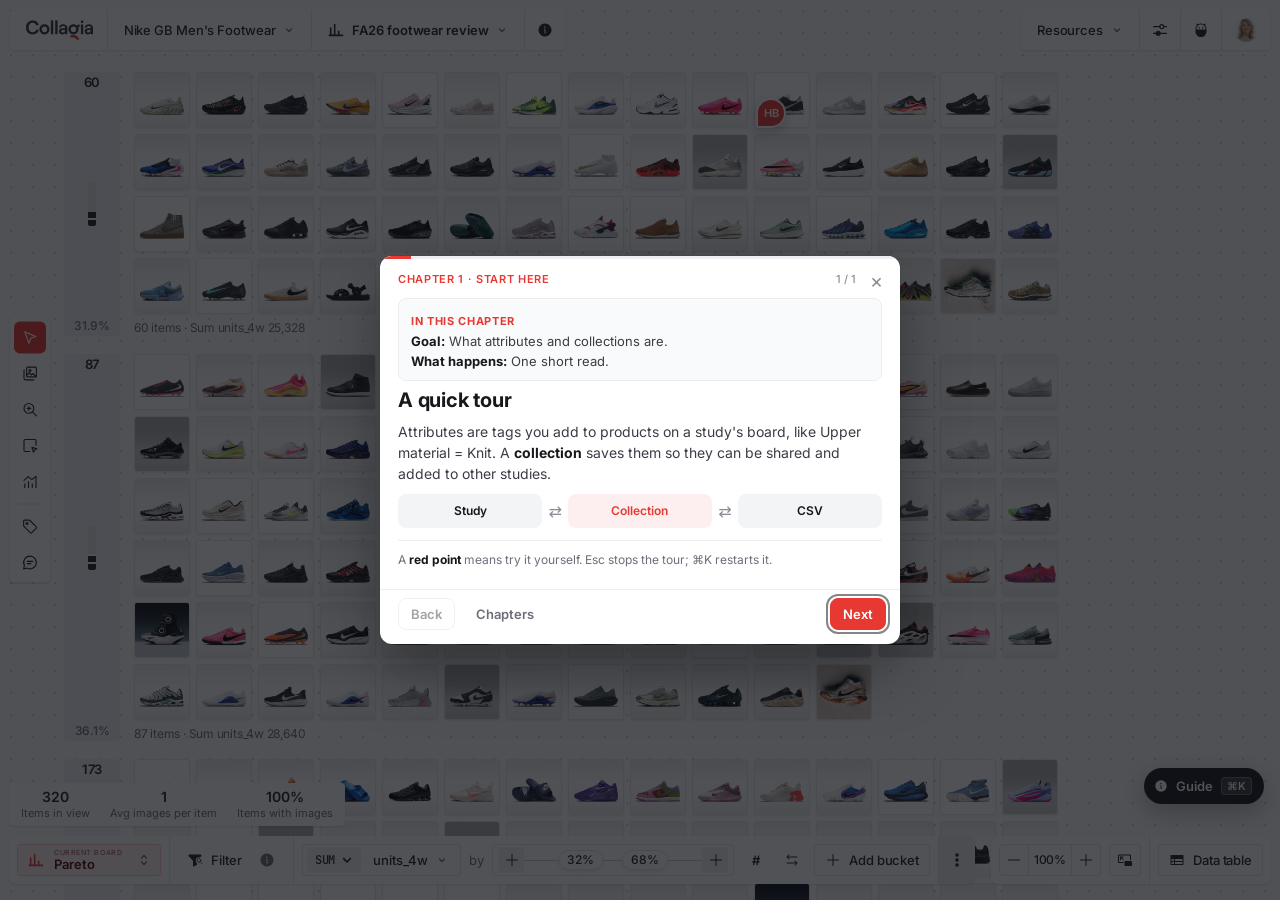
==== index.html @ 6d2047d5 "Prototype works when index.html is opened from disk: the Nike catalogue also ships as assets/nike/ca" ====
<!doctype html>
<html lang="en">
<head>
  <meta charset="utf-8">
  <meta name="viewport" content="width=device-width, initial-scale=1">
  <title>Collagia · Attributes prototype</title>
  <link rel="icon" type="image/svg+xml" href="assets/brand/favicon/favicon.svg">
  <link rel="icon" type="image/png" sizes="96x96" href="assets/brand/favicon/favicon-96x96.png">
  <link rel="shortcut icon" href="assets/brand/favicon/favicon.ico">
  <link rel="apple-touch-icon" sizes="180x180" href="assets/brand/favicon/apple-touch-icon.png">
  <!-- Attributes portal prototype, Oct 17 2026. Built on the Oct 15 prototype; every screen is rendered in this document (no iframes). -->
  <link rel="preconnect" href="https://fonts.googleapis.com">
  <link rel="preconnect" href="https://fonts.gstatic.com" crossorigin>
  <link href="https://fonts.googleapis.com/css2?family=Inter:wght@400;500;600;700&family=JetBrains+Mono:wght@400&display=swap" rel="stylesheet">
  <link rel="stylesheet" href="oct17/base.css?v=1792663000">
  <link rel="stylesheet" href="oct17/app.css?v=1792663000">
  <link rel="stylesheet" href="oct17/v2.css?v=1792663000">
  <link rel="stylesheet" href="tour/tour.css?v=1792663000">
</head>
<body>
  <svg width="0" height="0" style="position:absolute" aria-hidden="true">
    <symbol id="tee" viewBox="0 0 64 64"><path d="M22 8 14 11 4 20l6 8 6-4v34h32V24l6 4 6-8-10-9-8-3c-2 4-6 6-10 6s-8-2-10-6z"/></symbol>
    <symbol id="tank" viewBox="0 0 64 64"><path d="M22 6v8c0 6-4 10-6 12v32h32V26c-2-2-6-6-6-12V6h-4c0 6-2 10-6 10s-6-4-6-10z"/></symbol>
    <symbol id="long" viewBox="0 0 64 64"><path d="M22 8 12 12 6 56l8 1 4-31v32h28V26l4 31 8-1-6-44-10-4c-2 4-6 6-10 6s-8-2-10-6z"/></symbol>
    <symbol id="pants" viewBox="0 0 64 64"><path d="M18 6h28l4 52H37L32 22l-5 36H14z"/></symbol>
    <symbol id="shorts" viewBox="0 0 64 64"><path d="M16 14h32l4 32-16 2-4-18-4 18-16-2z"/></symbol>
    <symbol id="bra" viewBox="0 0 64 64"><path d="M18 10h4l4 20c3 2 9 2 12 0l4-20h4l2 24v12H16V34z"/></symbol>
    <symbol id="vest" viewBox="0 0 64 64"><path d="m24 8-6 4-2 12v34h32V24l-2-12-6-4c-2 6-5 8-8 8s-6-2-8-8z"/></symbol>
    <!-- Pattern overlays drawn on top of the base garment color, one per attribute -->
    <pattern id="p-striped" width="64" height="8" patternUnits="userSpaceOnUse"><rect width="64" height="3" fill="rgba(20,24,40,.5)"/></pattern>
    <pattern id="p-floral" width="16" height="16" patternUnits="userSpaceOnUse">
      <circle cx="4" cy="4" r="2.4" fill="rgba(255,255,255,.75)"/><circle cx="12" cy="12" r="2.4" fill="rgba(255,255,255,.75)"/>
      <circle cx="4" cy="4" r=".9" fill="#f2c94c"/><circle cx="12" cy="12" r=".9" fill="#f2c94c"/>
    </pattern>
    <pattern id="p-graphic" width="64" height="64" patternUnits="userSpaceOnUse"><circle cx="32" cy="30" r="7" fill="rgba(255,255,255,.85)"/><rect x="24" y="41" width="16" height="3" rx="1" fill="rgba(255,255,255,.85)"/></pattern>
    <pattern id="p-multi" width="64" height="64" patternUnits="userSpaceOnUse"><rect y="22" width="64" height="14" fill="#f2c94c"/><rect y="36" width="64" height="28" fill="rgba(255,255,255,.55)"/></pattern>
    <pattern id="p-plaid" width="12" height="12" patternUnits="userSpaceOnUse">
      <rect width="12" height="4" fill="rgba(0,0,0,.28)"/><rect width="4" height="12" fill="rgba(0,0,0,.28)"/>
      <rect y="8" width="12" height="1" fill="rgba(255,255,255,.35)"/><rect x="8" width="1" height="12" fill="rgba(255,255,255,.35)"/>
    </pattern>
    <!-- Statues (Statues by BG Color) and collectibles (Collectibles by Finish Type) -->
    <symbol id="bust" viewBox="0 0 64 64"><path d="M32 7c5.5 0 9.5 4.6 9.5 10.5S37.5 28 32 28s-9.5-4.6-9.5-10.5S26.5 7 32 7zM27 27h10v4c8 1.5 13.5 5.5 15 12v6H12v-6c1.5-6.5 7-10.5 15-12z"/><rect x="20" y="50" width="24" height="7" rx="1"/></symbol>
    <symbol id="figure" viewBox="0 0 64 64"><circle cx="32" cy="10" r="5"/><path d="M25.5 17h13l3.5 17-4.5 1.5-1.5 18h-4l-1-15-1 15h-4l-1.5-18-4.5-1.5z"/><rect x="21" y="54" width="22" height="5" rx="1"/></symbol>
    <symbol id="torso" viewBox="0 0 64 64"><path d="M19 9c5-2.5 21-2.5 26 0l2 11-3.5 13L47 46c-7 3.5-23 3.5-30 0l3.5-13L17 20z"/><rect x="25" y="48" width="14" height="9" rx="1"/></symbol>
    <symbol id="vase" viewBox="0 0 64 64"><path d="M25 5h14v4c0 3-2.5 4-2.5 6.5C43 18.5 47 26 47 35c0 10-6 16.5-10 18.5V58H27v-4.5C23 51.5 17 45 17 35c0-9 4-16.5 10.5-19.5C27.5 13 25 12 25 9z"/></symbol>
    <symbol id="head" viewBox="0 0 64 64"><path d="M32 7c9 0 14 7 14 16 0 8-4 14-8 17v6H26v-6c-4-3-8-9-8-17 0-9 5-16 14-16z"/><rect x="21" y="47" width="22" height="10" rx="1"/></symbol>
    <symbol id="coin" viewBox="0 0 64 64"><circle cx="32" cy="32" r="21"/><circle cx="32" cy="32" r="15.5" fill="none" stroke="rgba(0,0,0,.22)" stroke-width="2"/><path d="M28 24h8l-2 8h4l-8 10 2-8h-4z" fill="rgba(0,0,0,.2)"/></symbol>
    <symbol id="dragon" viewBox="0 0 64 64"><path d="M16 50c0-10 3-17 9-21l-5-12 9 6 3-9 3 9 9-6-5 12c6 4 9 11 9 21z"/><rect x="12" y="50" width="40" height="7" rx="2"/></symbol>
    <symbol id="watch" viewBox="0 0 64 64"><rect x="28.5" y="9" width="7" height="8" rx="1.5"/><circle cx="32" cy="7" r="3.5"/><circle cx="32" cy="37" r="19"/><circle cx="32" cy="37" r="14" fill="rgba(255,255,255,.55)"/><path d="M32 28v9l6 4" fill="none" stroke="rgba(0,0,0,.45)" stroke-width="2" stroke-linecap="round"/></symbol>
    <symbol id="trophy" viewBox="0 0 64 64"><path d="M19 7h26v10c0 10-5.5 16-13 17-7.5-1-13-7-13-17zM11 10h8v5h-3c0 5 2.5 8 5 9l-1 4c-5-1.5-9-6.5-9-13zM53 10h-8v5h3c0 5-2.5 8-5 9l1 4c5-1.5 9-6.5 9-13zM29 34h6v11h7v4H22v-4h7z"/><rect x="18" y="50" width="28" height="7" rx="1"/></symbol>
    <symbol id="owl" viewBox="0 0 64 64"><path d="M19 10l7 6h12l7-6v30c0 10-6 16-13 16s-13-6-13-16z"/><circle cx="26" cy="27" r="4.5" fill="rgba(255,255,255,.6)"/><circle cx="38" cy="27" r="4.5" fill="rgba(255,255,255,.6)"/><rect x="16" y="54" width="32" height="5" rx="1"/></symbol>
    <symbol id="knight" viewBox="0 0 64 64"><path d="M21 49h22c0-11-2-19-6-25l5-6-11-8c-7 2-12 9-14 17l6 2.5 4.5-4.5c0 9-4.5 15-6.5 24z"/><rect x="17" y="50" width="30" height="7" rx="2"/></symbol>
    <linearGradient id="g-bronze" x1="0" y1="0" x2="1" y2="1"><stop offset="0" stop-color="#C69462"/><stop offset=".55" stop-color="#8C5E33"/><stop offset="1" stop-color="#5E3D20"/></linearGradient>
    <linearGradient id="g-copper" x1="0" y1="0" x2="1" y2="1"><stop offset="0" stop-color="#F0A47A"/><stop offset=".5" stop-color="#C46A3E"/><stop offset="1" stop-color="#8A4424"/></linearGradient>
    <linearGradient id="g-gold" x1="0" y1="0" x2="1" y2="1"><stop offset="0" stop-color="#FBE38E"/><stop offset=".5" stop-color="#D9A521"/><stop offset="1" stop-color="#9C7414"/></linearGradient>
    <linearGradient id="g-rose" x1="0" y1="0" x2="1" y2="1"><stop offset="0" stop-color="#F6CDBA"/><stop offset=".5" stop-color="#D8977E"/><stop offset="1" stop-color="#A86A55"/></linearGradient>
    <linearGradient id="g-bw" x1="0" y1="0" x2="1" y2="0"><stop offset=".5" stop-color="#151515"/><stop offset=".5" stop-color="#FAFAFA"/></linearGradient>
    <linearGradient id="g-gloss" x1="0" y1="0" x2="0" y2="1"><stop offset="0" stop-color="#fff" stop-opacity=".75"/><stop offset=".45" stop-color="#fff" stop-opacity="0"/></linearGradient>
    <pattern id="p-painted" width="64" height="64" patternUnits="userSpaceOnUse"><rect y="14" width="64" height="10" fill="#E83832" opacity=".75"/><rect y="30" width="64" height="8" fill="#2f5bb7" opacity=".7"/><rect y="44" width="64" height="8" fill="#f2c94c" opacity=".8"/></pattern>
    <pattern id="p-washed" width="64" height="64" patternUnits="userSpaceOnUse"><rect width="64" height="64" fill="#93a587" opacity=".35"/><rect y="34" width="64" height="30" fill="#b9a3d3" opacity=".35"/></pattern>
    <pattern id="p-brushed" width="64" height="3" patternUnits="userSpaceOnUse"><rect width="64" height="1" fill="rgba(255,255,255,.25)"/></pattern>
    <pattern id="p-aged" width="10" height="10" patternUnits="userSpaceOnUse"><circle cx="3" cy="3" r="1.6" fill="rgba(47,127,122,.55)"/><circle cx="8" cy="7" r="1.2" fill="rgba(47,127,122,.45)"/></pattern>
    <pattern id="p-patina" width="64" height="64" patternUnits="userSpaceOnUse"><rect y="30" width="64" height="34" fill="rgba(70,140,120,.45)"/></pattern>
  </svg>


  <div class="app" id="app">
    <aside class="sidebar">
      <a class="logo" href="#" data-a="nav" data-v="attributes" aria-label="Collagia"><img src="assets/brand/logo-collagia-brand.svg" alt="Collagia"></a>
      <ul class="nav">
        <li data-a="nav" data-v="studies"><img class="i" src="assets/icons/nav-studies.svg" alt="">Studies</li>
        <li data-a="nav" data-v="collages"><img class="i" src="assets/icons/nav-collages.svg" alt="">Collages</li>
        <li class="active" data-a="nav" data-v="attributes"><img class="i" src="assets/icons/nav-attributes.svg" alt="">Attributes</li>
      </ul>
      <ul class="nav nav-bottom">
        <li data-a="nav" data-v="settings"><img class="i" src="assets/icons/nav-settings.svg" alt="">Settings</li>
        <li data-a="nav" data-v="x"><img class="i" src="assets/icons/nav-resources.svg" alt="">Resources</li>
        <li data-a="nav" data-v="x"><img class="i" src="assets/icons/nav-bug.svg" alt="">Report a bug</li>
      </ul>
      <button class="profile" data-a="nav" data-v="profile" title="Account settings"><img class="avatar-img" src="assets/brand/avatar.png" alt=""><span class="profile-t"><b>Roo Armande</b><small>roo@collagia.com</small></span></button>
    </aside>
    <main class="page" id="home"></main>
  </div>
  <div class="o-board" id="board" hidden></div>

  <div class="o-ov" id="o-ov" hidden></div>
  <div id="o-float"></div>
  <div id="o-guide"></div>
  <div class="toast" id="toast" role="status" hidden></div>

  <script src="oct17/core.js?v=1792663000"></script>
  <script src="oct17/icons.js?v=1792663000"></script>
  <script src="oct17/icons2.js?v=1792663000"></script>
  <script src="assets/nike/catalog.js?v=1792663000"></script>
  <script src="oct17/data.js?v=1792663000"></script>
  <script src="oct17/home.js?v=1792663000"></script>
  <script src="oct17/card.js?v=1792663000"></script>
  <script src="oct17/create.js?v=1792663000"></script>
  <script src="oct17/study.js?v=1792663000"></script>
  <script src="oct17/compare.js?v=1792663000"></script>
  <script src="oct17/access.js?v=1792663000"></script>
  <script src="oct17/board.js?v=1792663000"></script>
  <script src="oct17/settings.js?v=1792663000"></script>
  <script src="tour/tour.js?v=1792663000"></script>
  <script>
    // Load the Nike catalogue (assets/nike/catalog.json), then open a step from the URL (#board, #card, #study/preview …) or the board
    loadCatalog().then(() => {
      // ?screen=edge/single works like #edge/single, for links whose hash is taken (e.g. Figma captures)
      // ?shot=N (tour/tour.js) opens tour step N's screen on its own, keeping only the photos seen on opening
      // ?shot=N (tour/tour.js) opens tour step N's screen alone, with only the photos seen on opening, for Figma captures
      const [hf, ho] = (new URLSearchParams(location.search).get("screen") || location.hash.slice(1)).split("/");
      if (flowById(hf)) { setFlow(hf); JUMP[hf](ho || null); } else JUMP.board(null);
      document.dispatchEvent(new Event("app:ready"));
    });
  </script>
</body>
</html>
---- oct17/base.css ----
:root {
  --vh100: 100vh; --vw100: 100vw; /* replaced by core.js (fitUI) with the real screen size divided by the interface zoom */
  /* Official Collagia palette (Figma "Colors" frame) */
  --text: #232121;          /* Black */
  --muted: #6E6D7A;         /* Text Secondary (Extended Neutrals) */
  --faint: rgba(35, 33, 33, .45);
  --border: #E4E4E4;        /* Stroke */
  --border-strong: rgba(35, 33, 33, .25);
  --surface: #FFFFFF;       /* White */
  --sunken: #F1F1F1;        /* Grey 2 */
  --hover: #F9FAFB;         /* Grey 3 */
  --chip: #ECECED;          /* Grey 1 */
  --accent: #E83832;        /* Primary */
  --accent-soft: #FDEFEF;   /* Secondary */
  --alert: #B45309;         /* Alert / Primary: warning text and icons */
  --alert-soft: #FEF3E2;    /* Alert / Secondary: warning surfaces */
  --alert-stroke: #EFD3B7;  /* Alert / Stroke: warning borders */
  --error: #8B0000;         /* Error / Primary */
  --error-soft: #F9D2D2;    /* Error / Secondary */
  /* Extended neutrals (Figma "Extended Neutrals"); --muted above is Text Secondary #6E6D7A */
  --nav-text: #3F3E47;      /* Text Nav: sidebar navigation */
  --placeholder: #757575;   /* Placeholder: input placeholders */
  --slider-track: #CACACA;  /* Slider Track: board range slider */
  --slider-handle: #B0AEAE; /* Slider Handle: board slider and tile hover */
  --scrim: rgba(0,0,0,.5);  /* Overlay / Scrim: dialog backdrop */
  --card-border: rgba(0,0,0,.08); /* Overlay / Card Border */
  --radius: 4px;
  --mono: "JetBrains Mono", ui-monospace, Menlo, monospace;
  /* Type scale (Figma text styles). Nothing larger than 20 or smaller than 11 */
  --fs-20: 20px;  /* Title: page and dialog headers */
  --fs-16: 16px;  /* Heading: sections, card titles */
  --fs-14: 14px;  /* Body L: default text, nav */
  --fs-13: 13px;  /* Body: buttons, inputs, rows */
  --fs-12: 12px;  /* Small: meta, chips, IDs */
  --fs-11: 11px;  /* Caption: badges, counts, overlines */
  /* Line heights that pair with each size (Figma "Line height/NN") */
  --lh-20: 28px; --lh-16: 24px; --lh-14: 20px; --lh-13: 18px; --lh-12: 16px; --lh-11: 14px;
  --ls-tight: -0.2px;   /* Title 20 and Heading 16 */
  --ls-overline: .06em; /* Caption 11 / Overline (6%) */
  --board-section: #D9D9D9; /* Neutral / Board Section */
}

* { box-sizing: border-box; }
body { margin: 0; font: var(--fs-14)/var(--lh-14) "Inter", system-ui, -apple-system, sans-serif; color: var(--text); background: var(--hover); -webkit-font-smoothing: antialiased; }
body.locked { overflow: hidden; }
button { font: inherit; color: inherit; cursor: pointer; }
input { font: inherit; color: inherit; }
svg.i { width: 16px; height: 16px; flex: none; }

/* ---------- App shell ---------- */
.app { display: flex; min-height: var(--vh100); }
.sidebar { width: 228px; flex: none; padding: 16px 12px; border-right: 1px solid var(--border); background: var(--surface); display: flex; flex-direction: column; }
.logo { font-size: var(--fs-20); font-weight: 700; letter-spacing: -0.5px; margin: 0 8px 24px; }
.nav { list-style: none; margin: 0; padding: 0; display: grid; gap: 2px; }
.nav li { display: flex; align-items: center; gap: 10px; padding: 9px 12px; border-radius: var(--radius); color: var(--text); font-weight: 500; }
.nav li.active { background: var(--chip); }
.nav-bottom { margin-top: auto; }
.page { flex: 1; padding: 24px; min-width: 0; background: var(--hover); }

/* ---------- Buttons & shared ---------- */
.btn { display: inline-flex; align-items: center; gap: 8px; height: 32px; padding: 0 12px; border-radius: var(--radius); border: 1px solid var(--border); background: var(--surface); font-size: var(--fs-13); white-space: nowrap; }
.btn:hover { background: var(--hover); }
.btn.primary { background: var(--accent); border-color: var(--accent); color: #fff; }
.btn.primary:hover { filter: brightness(.94); }
.btn.ghost { border-color: transparent; background: none; color: var(--muted); }
.btn.ghost:hover { background: var(--hover); color: var(--text); }
.seg { display: inline-flex; border: 1px solid var(--border); border-radius: var(--radius); overflow: hidden; flex: none; }
.seg button { border: 0; background: var(--surface); height: 30px; padding: 0 12px; display: inline-flex; gap: 6px; align-items: center; color: var(--muted); font-size: var(--fs-13); }
.seg button:hover { color: var(--text); }
.seg button.on { background: var(--chip); color: var(--text); }
.seg.small button { height: 28px; padding: 0 10px; font-size: var(--fs-12); }
.meta { font-size: var(--fs-12); color: var(--muted); white-space: nowrap; }
.meta b { color: var(--text); }
.link { font-size: var(--fs-12); color: var(--muted); cursor: pointer; text-decoration: underline; white-space: nowrap; }
.th { background: var(--bg); display: grid; place-items: center; overflow: hidden; border-radius: 4px; }
.th svg { width: 62%; height: 62%; fill: var(--c); }
.sku { font-family: var(--mono); font-size: var(--fs-12); color: var(--muted); }
.sw { width: 12px; height: 12px; border-radius: 50%; flex: none; box-shadow: inset 0 0 0 1px rgba(0,0,0,.12); display: inline-block; }
.cb { width: 15px; height: 15px; border: 1.5px solid var(--border-strong); border-radius: 4px; flex: none; display: grid; place-items: center; background: var(--surface); }
.cb.on { background: var(--accent); border-color: var(--accent); }
.cb.on::after { content: ""; width: 7px; height: 4px; border: solid #fff; border-width: 0 0 1.6px 1.6px; transform: rotate(-45deg) translate(1px, -1px); }
.badge { min-width: 18px; height: 18px; padding: 0 5px; border-radius: 999px; background: var(--accent); color: #fff; font-size: var(--fs-11); font-weight: 600; display: inline-grid; place-items: center; }

/* ---------- Modal ---------- */
.overlay { position: fixed; inset: 0; z-index: 50; background: var(--scrim); display: flex; align-items: center; justify-content: center; padding: 64px 24px 24px; animation: fade .15s ease-out; }
.overlay[hidden] { display: none; }
@keyframes fade { from { opacity: 0; } }
@keyframes rise { from { opacity: 0; transform: translateY(8px) scale(.99); } }
.m { width: min(1200px, 100%); height: min(640px, 100%); background: var(--surface); border-radius: 8px; box-shadow: 0 20px 60px rgba(0,0,0,.25); display: flex; flex-direction: column; overflow: hidden; position: relative; animation: rise .18s ease-out; }
.hd { display: flex; align-items: center; gap: 12px; padding: 12px 20px; border-bottom: 1px solid var(--border); }
.hd .back { border: 0; background: none; padding: 4px; display: grid; border-radius: var(--radius); }
.hd .back:hover { background: var(--hover); }
.hd h2 { margin: 0; flex: 1; min-width: 0; font-size: var(--fs-20); font-weight: 600; letter-spacing: -0.2px; white-space: nowrap; overflow: hidden; text-overflow: ellipsis; }
.hd h2 span { color: var(--muted); font-weight: 400; }
.tb { display: flex; align-items: center; gap: 8px; padding: 10px 20px; border-bottom: 1px solid var(--border); min-height: 53px; flex-wrap: wrap; }
.tb .sp, .sp { flex: 1; }
.tb2 { display: flex; align-items: center; gap: 6px; padding: 8px 20px; border-bottom: 1px solid var(--border); flex-wrap: wrap; background: var(--hover); }
.body { flex: 1; min-height: 0; display: flex; background: var(--sunken); }
.results { flex: 1; min-width: 0; overflow: auto; }
.results.white { background: var(--surface); }
.ft { display: flex; align-items: center; justify-content: space-between; gap: 12px; padding: 10px 20px; border-top: 1px solid var(--border); background: var(--surface); flex-wrap: wrap; }
.ft .meta { display: inline-flex; align-items: center; gap: 6px; }
.ft .link { margin-left: 8px; }
.ft .actions { display: flex; gap: 8px; }
.empty { height: 100%; display: flex; flex-direction: column; align-items: center; justify-content: center; gap: 8px; color: var(--muted); padding: 24px; text-align: center; }
.empty b { color: var(--text); font-size: var(--fs-16); max-width: 420px; }

/* Prototype iteration switcher (outside the modal) */
.proto { position: fixed; top: 14px; left: 50%; transform: translateX(-50%); z-index: 60; display: flex; align-items: center; gap: 8px; padding: 6px 8px 6px 12px; background: var(--surface); border-radius: 999px; box-shadow: 0 6px 20px rgba(0,0,0,.25); white-space: nowrap; }
.proto .plabel { font-size: var(--fs-11); font-weight: 600; text-transform: uppercase; letter-spacing: .06em; color: var(--accent); margin-right: 4px; }
.proto .meta { margin-left: 6px; }
.proto .seg { border-radius: 999px; }

/* ---------- Attribute section ---------- */
.vchip { display: inline-flex; align-items: center; gap: 6px; height: 28px; padding: 0 10px; border-radius: 999px; border: 1px solid var(--border); background: var(--surface); font-size: var(--fs-12); color: var(--text); }
.vchip:hover { border-color: var(--border-strong); }
.vchip .n { color: var(--faint); font-size: var(--fs-12); font-variant-numeric: tabular-nums; }
.vchip.on { background: var(--text); border-color: var(--text); color: #fff; }
.vchip.on .n { color: rgba(255, 255, 255, .6); }
.vchip.zero { opacity: .45; }
.divider { width: 1px; height: 20px; background: var(--border); margin: 0 4px; }

/* Section labels */
.flabel { font-size: var(--fs-11); font-weight: 600; color: var(--muted); text-transform: uppercase; letter-spacing: var(--ls-overline); margin-right: 4px; white-space: nowrap; }
.hint { font-size: var(--fs-12); color: var(--faint); }


/* 2 — tabs */
.atab { border: 0; background: none; height: 32px; padding: 0 10px; border-radius: var(--radius); color: var(--muted); display: inline-flex; align-items: center; gap: 6px; font-size: var(--fs-13); }
.atab:hover { background: var(--hover); color: var(--text); }
.atab.on { background: var(--chip); color: var(--text); font-weight: 600; }

/* 3 — side rail */
.rail { width: 210px; flex: none; overflow: auto; background: var(--surface); border-right: 1px solid var(--border); padding: 8px 8px 16px; }
.rtitle { display: flex; align-items: center; justify-content: space-between; padding: 6px 8px 10px; font-size: var(--fs-13); font-weight: 600; }
.rtitle .link { font-weight: 400; }
.rgroup { padding: 4px 0; border-top: 1px solid var(--border); }
.opt.rhead { font-weight: 600; color: var(--text); }
.opt.sub { padding-left: 32px; }
.cb.part { background: var(--accent); border-color: var(--accent); }
.cb.part::after { content: ""; width: 7px; height: 1.6px; background: #fff; }
.opt { display: flex; align-items: center; gap: 9px; padding: 5px 8px; border-radius: 6px; font-size: var(--fs-13); color: var(--text); cursor: pointer; }
.opt:hover { background: var(--hover); }
.opt .n { margin-left: auto; color: var(--faint); font-size: var(--fs-12); font-variant-numeric: tabular-nums; }
.opt.zero { color: var(--faint); }

/* ---------- Grid view ---------- */
.vgrid { display: grid; grid-template-columns: repeat(auto-fill, minmax(160px, 1fr)); gap: 16px; padding: 20px; }
.vcard { background: var(--surface); border: 1px solid var(--border); border-radius: 8px; padding: 6px; position: relative; }
.vcard .th { aspect-ratio: 1; }
.vcard h3 { margin: 8px 4px 2px; font-size: var(--fs-13); font-weight: 500; line-height: 1.3; min-height: 2.6em; display: -webkit-box; -webkit-line-clamp: 2; -webkit-box-orient: vertical; overflow: hidden; }
.vcard .sku { display: block; margin: 0 4px 4px; }

/* ---------- Table view (shared) ---------- */
table.t { width: 100%; border-collapse: collapse; background: var(--surface); font-size: var(--fs-13); table-layout: fixed; }
.t th { position: sticky; top: 0; background: var(--hover); text-align: left; font-size: var(--fs-12); font-weight: 600; color: var(--muted); padding: 9px 12px; border-bottom: 1px solid var(--border); white-space: nowrap; z-index: 1; user-select: none; }
.t th[data-act] { cursor: pointer; }
.t th[data-act]:hover { color: var(--text); }
.t td { padding: 5px 12px; border-bottom: 1px solid var(--border); white-space: nowrap; }
.split .t tbody tr { cursor: pointer; }
.split .t tbody tr:hover td { background: var(--hover); }
.t .prod { display: flex; align-items: center; gap: 10px; min-width: 0; }
.t .prod .th { width: 36px; height: 36px; flex: none; }
.t .nm { overflow: hidden; text-overflow: ellipsis; }
.t .w-id { width: 76px; }

/* 1 — columns: the list wraps into side-by-side tables */
.tcols { display: flex; align-items: flex-start; }
.tcols .t { flex: 1; min-width: 0; }
.tcols .t + .t { border-left: 1px solid var(--border); }

/* 2 — row cards */
.rhead-bar { position: sticky; top: 0; z-index: 1; display: flex; align-items: center; gap: 8px; padding: 10px 20px; background: var(--sunken); font-size: var(--fs-12); color: var(--muted); }
.rcards { display: grid; grid-template-columns: repeat(auto-fill, minmax(270px, 1fr)); gap: 8px; padding: 0 20px 20px; }
.rcard { display: flex; align-items: center; gap: 12px; padding: 8px 12px 8px 10px; background: var(--surface); border: 1px solid var(--border); border-radius: 8px; min-width: 0; }
.rcard .th { width: 56px; height: 56px; flex: none; }
.rcard .txt { display: flex; flex-direction: column; gap: 3px; min-width: 0; }
.rcard b { font-size: var(--fs-13); font-weight: 500; line-height: 1.3; display: -webkit-box; -webkit-line-clamp: 2; -webkit-box-orient: vertical; overflow: hidden; }

/* 3 — list + preview */
.split { display: grid; grid-template-columns: minmax(340px, 1fr) minmax(240px, .8fr); height: 100%; }
.split .list { overflow: auto; border-right: 1px solid var(--border); }
.t tr.peek:not(.on) td { background: var(--sunken); }
.peekpane { display: flex; flex-direction: column; align-items: center; justify-content: center; gap: 8px; padding: 24px; background: var(--sunken); text-align: center; min-height: 0; }
.peekpane .th { width: min(300px, 100%); aspect-ratio: 1; border-radius: 8px; margin-bottom: 8px; }
.peekpane b { font-size: var(--fs-16); font-weight: 600; }

/* ---------- Responsive ---------- */
@media (max-width: 900px) {
  .sidebar { display: none; }
  .page { padding: 20px 16px; }
  .overlay { padding: 112px 12px 12px; }
  .proto { flex-wrap: wrap; justify-content: center; border-radius: 12px; width: calc(100% - 24px); white-space: normal; }
  .m { height: 100%; }
  .rail { display: none; }
  .split { grid-template-columns: 1fr; }
  .peekpane { display: none; }
}

/* ---------- Attributes homepage (home.js) ---------- */
.home-proto { top: auto; bottom: 16px; z-index: 40; }
.proto .seg button b { margin-right: 2px; }
.h-title { display: grid; gap: 8px; margin-bottom: 20px; }
.h-title h1 { margin: 0; font-size: var(--fs-20); font-weight: 600; letter-spacing: var(--ls-tight); line-height: var(--lh-20); }
.h-intro { margin: 0; max-width: 720px; font-size: var(--fs-14); }
.h-toolbar { display: flex; align-items: center; gap: 8px; padding-bottom: 12px; margin-bottom: 24px; border-bottom: 1px solid rgba(35, 33, 33, .1); flex-wrap: wrap; }
.h-count { font-size: var(--fs-14); }
.h-toolbar .btn { height: 32px; font-size: var(--fs-14); font-weight: 500; box-shadow: 0 1px 2px rgba(0,0,0,.06); }
.h-search { display: flex; align-items: center; gap: 12px; height: 32px; width: 250px; padding: 0 14px; background: var(--surface); border: 1px solid var(--border); border-radius: var(--radius); color: var(--muted); }
.h-search:focus-within { border-color: var(--border-strong); }
.h-search input { border: 0; outline: 0; width: 100%; font-size: var(--fs-14); background: none; }
.h-sort { display: flex; align-items: center; gap: 4px; height: 32px; padding: 0 8px 0 12px; background: var(--surface); border: 1px solid var(--border); border-radius: var(--radius); font-size: var(--fs-14); font-weight: 500; }
.h-sort select { border: 0; background: none; font: inherit; color: var(--text); cursor: pointer; outline: 0; }

/* Title + description tooltip (option 5) */
.h-heading { display: flex; align-items: center; gap: 8px; }
.info { position: relative; display: grid; place-items: center; width: 24px; height: 24px; border-radius: 50%; color: var(--muted); cursor: help; outline: 0; }
.info:hover, .info:focus-visible { background: var(--chip); color: var(--text); }
.tip { position: absolute; left: 50%; top: calc(100% + 8px); transform: translateX(-50%); z-index: 30; width: 340px; padding: 10px 12px; border-radius: 6px; background: var(--text); color: #fff; font-size: var(--fs-12); line-height: 1.45; font-weight: 400; box-shadow: 0 8px 24px rgba(0,0,0,.18); opacity: 0; visibility: hidden; transition: opacity .12s; pointer-events: none; }
.tip::before { content: ""; position: absolute; top: -5px; left: 50%; width: 10px; height: 10px; background: var(--text); transform: translateX(-50%) rotate(45deg); }
.info:hover .tip, .info:focus-visible .tip { opacity: 1; visibility: visible; }

/* Cards */
/* Every card in a grid has the same width and height, whatever its content */
.h-grid { display: grid; grid-template-columns: repeat(auto-fill, minmax(300px, 1fr)); grid-auto-rows: 1fr; gap: 16px; align-items: stretch; }
.h-grid.four { grid-template-columns: repeat(auto-fill, minmax(240px, 1fr)); }
.h-grid.wide { grid-template-columns: repeat(3, minmax(0, 1fr)); }
.ccard { position: relative; display: flex; flex-direction: column; background: var(--surface); border-radius: 8px; overflow: hidden; box-shadow: 0 1px 3px rgba(0,0,0,.08), 0 1px 2px rgba(0,0,0,.04); cursor: pointer; transition: box-shadow .15s, border-color .15s; }
.ccard:hover, .ccard:focus-visible { box-shadow: 0 6px 20px rgba(0,0,0,.10), 0 1px 3px rgba(0,0,0,.06); outline: 0; }
.cprev { background: #F5F5F5; aspect-ratio: 375 / 170; overflow: hidden; }
.cprev img { width: 100%; height: 100%; object-fit: cover; display: block; }
.cbody { display: flex; flex-direction: column; gap: 10px; padding: 12px; flex: 1; }
.ctitle { display: flex; align-items: center; gap: 8px; }
.ctitle h3 { margin: 0; flex: 1; min-width: 0; font-size: var(--fs-14); font-weight: 600; white-space: nowrap; overflow: hidden; text-overflow: ellipsis; }
.more-btn { width: 24px; height: 24px; border-radius: 50%; border: 0; background: var(--chip); display: grid; place-items: center; padding: 0; flex: none; }
.more-btn svg { fill: var(--text); }
.more-btn:hover { background: var(--border); }
.cdesc { margin: 0; font-size: var(--fs-12); font-weight: 500; color: var(--muted); display: -webkit-box; -webkit-line-clamp: 2; -webkit-box-orient: vertical; overflow: hidden; }
.ctags { display: flex; flex-wrap: wrap; gap: 5px; }
.ctag { display: inline-flex; align-items: center; gap: 5px; padding: 3px 7px; border-radius: 3px; background: var(--sunken); font-size: var(--fs-12); letter-spacing: -0.01em; white-space: nowrap; }
.ctag::before { content: ""; width: 5px; height: 5px; border-radius: 1px; background: var(--accent); }
.ctag.more { color: var(--muted); }
.ctag.more::before { display: none; }
/* One-line footer: version + relative edit time, no divider */
.cedit { display: flex; align-items: center; gap: 8px; margin-top: auto; font-size: var(--fs-12); font-weight: 500; color: var(--muted); white-space: nowrap; }
.when { display: inline-flex; align-items: center; gap: 4px; }
.when svg { width: 13px; height: 13px; }
.ver { font-size: var(--fs-12); font-weight: 400; color: var(--muted); background: var(--chip); padding: 2px 5px; border-radius: 3px; line-height: 1.1; }

/* Option 8 — media cards: tall preview, frosted info panel on the bottom edge */
.ccard.media .cprev { aspect-ratio: 375 / 270; }
.mpanel { position: absolute; left: 8px; right: 8px; bottom: 8px; display: grid; gap: 6px; min-width: 0; padding: 10px 12px; border-radius: 6px; background: rgba(255, 255, 255, .9); backdrop-filter: blur(8px); -webkit-backdrop-filter: blur(8px); box-shadow: 0 1px 3px rgba(0,0,0,.08); }
.mpanel .ctags { flex-wrap: wrap; }
.mpanel .cedit { margin-top: 0; }

/* Option 9 — preview inset 4px inside the card */
.ccard.has-ring { padding: 4px; }
.ccard.has-ring .cprev { border-radius: 4px; }
.ccard.has-ring .cbody { padding: 10px 8px 8px; }
/* Option 9 hover: 1px Primary stroke, no shadow */
.ccard.has-ring:hover, .ccard.has-ring:focus-visible { box-shadow: none; outline: 1px solid var(--accent); outline-offset: -1px; }

.no-match { display: grid; justify-items: center; gap: 8px; padding: 48px 24px; text-align: center; color: var(--muted); }
.no-match b { color: var(--text); font-size: var(--fs-16); }

.toast { position: fixed; left: 50%; bottom: 72px; transform: translateX(-50%); z-index: 70; background: var(--text); color: #fff; font-size: var(--fs-13); padding: 10px 14px; border-radius: 6px; box-shadow: 0 6px 20px rgba(0,0,0,.2); }
.toast[hidden] { display: none; }

@media (max-width: 900px) {
  .h-grid.wide { grid-template-columns: 1fr; }
  .h-search { width: 100%; }
  .tip { left: 0; transform: none; width: min(340px, calc(var(--vw100) - 48px)); }
  .tip::before { left: 12px; }
  .home-proto { left: 12px; right: 12px; transform: none; width: auto; }
}

/* Sidebar profile */
.nav .avatar { width: 20px; height: 20px; border-radius: 50%; background: var(--text); color: #fff; font-size: var(--fs-11); font-weight: 600; display: grid; place-items: center; flex: none; margin-left: -2px; }

/* Homepage empty state: placeholder cards with the message on top */
.h-empty { position: relative; }
.h-grid.ghosts { grid-auto-rows: 312px; }
.ghost { display: flex; flex-direction: column; gap: 10px; border-radius: 8px; background: rgba(255, 255, 255, .6); overflow: hidden; }
.ghost .gp { aspect-ratio: 375 / 170; background: rgba(241, 241, 241, .7); margin-bottom: 4px; }
.ghost .gl { height: 10px; margin: 0 12px; border-radius: 3px; background: var(--sunken); }
.ghost .gl:first-of-type { height: 12px; }
.empty-msg { position: absolute; left: 50%; top: 156px; transform: translate(-50%, -50%); width: min(424px, calc(100% - 32px)); display: flex; flex-direction: column; align-items: center; gap: 8px; padding: 28px 32px; text-align: center; background: var(--surface); border-radius: 8px; box-shadow: 0 4px 16px rgba(0,0,0,.08); }
.empty-icon { width: 44px; height: 44px; border-radius: 50%; background: var(--accent-soft); color: var(--accent); display: grid; place-items: center; margin-bottom: 4px; }
.empty-msg b { font-size: var(--fs-16); font-weight: 600; }
.empty-msg p { margin: 0; font-size: var(--fs-13); line-height: 1.45; color: var(--muted); max-width: 360px; }
.empty-actions { display: flex; align-items: center; gap: 12px; padding-top: 8px; font-size: var(--fs-13); color: var(--muted); }
.empty-actions .act { font-size: var(--fs-13); }
.empty-actions .upl { display: inline-flex; align-items: center; gap: 6px; color: var(--text); font-weight: 600; cursor: pointer; }
.empty-actions { gap: 8px; }
.empty-actions .btn { height: 32px; font-size: var(--fs-14); font-weight: 500; color: var(--text); background: var(--surface); border-color: var(--border); box-shadow: 0 1px 2px rgba(0,0,0,.06); }
.empty-actions .btn:hover { background: var(--hover); }
.empty-actions .btn.primary { color: #fff; background: var(--accent); border-color: var(--accent); }

/* Empty B: message on the page body */
.empty-body { display: flex; flex-direction: column; align-items: center; gap: 8px; padding-top: 72px; text-align: center; }
.empty-icon.big { width: 56px; height: 56px; margin-bottom: 6px; }
.empty-body b { font-size: var(--fs-20); font-weight: 600; }
.empty-body p { margin: 0; max-width: 440px; font-size: var(--fs-14); line-height: 1.45; color: var(--muted); }

/* ---------- Create a new attribute collection (create.js) ---------- */
#create-proto[hidden] { display: none; }
.cm { width: min(1200px, 100%); height: min(640px, 100%); background: var(--surface); border-radius: 8px; box-shadow: 0 20px 60px rgba(0,0,0,.25); display: flex; flex-direction: column; overflow: hidden; animation: rise .18s ease-out; }
.cm .sp { flex: 1; }
.cm-icon { border: 0; background: none; padding: 4px; border-radius: var(--radius); display: grid; color: var(--text); }
.cm-icon:hover { background: var(--chip); }
.cm-head { display: grid; gap: 8px; padding: 16px 16px 14px; }
.cm-title { display: flex; align-items: center; gap: 10px; }
.cm-title.pad { padding: 14px 16px; border-bottom: 1px solid var(--border); font-size: var(--fs-16); }
.crumbs { display: flex; align-items: center; gap: 8px; font-size: var(--fs-20); font-weight: 500; color: var(--muted); min-width: 0; }
.crumbs a { color: var(--muted); text-decoration: underline; text-underline-offset: 3px; cursor: pointer; }
.crumbs a:hover { color: var(--text); }
.crumbs b { color: var(--text); font-weight: 600; white-space: nowrap; }
.cm-desc { margin: 0; max-width: 600px; font-size: var(--fs-12); font-weight: 500; color: var(--muted); }
.flab { font-size: var(--fs-11); font-weight: 600; letter-spacing: .06em; text-transform: uppercase; color: var(--muted); white-space: nowrap; }
.cbtn { display: inline-flex; align-items: center; gap: 8px; height: 32px; padding: 0 12px; border-radius: var(--radius); border: 1px solid var(--border); background: var(--surface); color: var(--text); font-size: var(--fs-14); font-weight: 500; box-shadow: 0 1px 2px rgba(0,0,0,.06); white-space: nowrap; }
.cbtn:hover { background: var(--hover); }
.cbtn.primary { background: var(--accent); border-color: var(--accent); color: #fff; }
.cbtn.primary:hover { filter: brightness(.94); }
.clink { font-size: var(--fs-12); color: var(--muted); text-decoration: underline; cursor: pointer; white-space: nowrap; }

/* Product grid (cards match the existing 216×108 product card) */
.pgrid { flex: 1; min-height: 0; overflow: auto; display: grid; grid-template-columns: repeat(auto-fill, minmax(200px, 1fr)); grid-auto-rows: 108px; gap: 12px; padding: 16px; background: var(--sunken); align-content: start; }
.pgrid.empty { display: grid; place-items: center; }
.pgrid.empty > div { display: grid; justify-items: center; gap: 8px; text-align: center; color: var(--muted); }
.pgrid.empty b { color: var(--text); }
.pcard { display: flex; gap: 0; background: var(--surface); border: 1px solid var(--border); border-radius: 6px; overflow: hidden; min-width: 0; }
.pcard img { width: 100px; height: 100px; margin: 4px; border-radius: 6px; object-fit: cover; flex: none; }
.pcard > div { display: flex; flex-direction: column; align-items: flex-start; gap: 6px; padding: 8px; min-width: 0; }
.pcard b { font-size: var(--fs-12); font-weight: 600; display: -webkit-box; -webkit-line-clamp: 2; -webkit-box-orient: vertical; overflow: hidden; }
.pcard .pid { font-size: var(--fs-12); font-weight: 500; color: var(--muted); }
.pcard .ctag { font-size: var(--fs-11); padding: 2px 5px; }
.pcard .ctag::before { width: 4px; height: 4px; }
.cm-foot { display: flex; align-items: center; gap: 8px; padding: 10px 16px; border-top: 1px solid var(--border); background: var(--surface); }
.cm-count { font-size: var(--fs-13); color: var(--muted); }
.cm-count b { color: var(--text); }

/* Value pills (shared) */
.vrow { display: flex; align-items: center; gap: 6px; padding: 10px 16px; border-bottom: 1px solid var(--border); flex-wrap: wrap; }
.vrow.bordered { border-top: 1px solid var(--border); }
.vpill { display: inline-flex; align-items: center; gap: 6px; height: 28px; padding: 0 10px; border-radius: 999px; border: 1px solid var(--border); background: var(--surface); font-size: var(--fs-12); font-weight: 500; color: var(--text); }
.vpill span { font-size: var(--fs-12); font-weight: 400; color: var(--muted); }
.vpill:hover { border-color: var(--border-strong); }
.vpill.on { background: var(--text); border-color: var(--text); color: #fff; }
.vpill.on span { color: var(--chip); }
.vpill.zero { opacity: .5; }
.vdiv { width: 1px; height: 20px; background: var(--border); margin: 0 6px; }
.menu-wrap { position: relative; display: inline-flex; }
.cmenu { position: absolute; top: calc(100% + 6px); left: 0; z-index: 5; min-width: 220px; padding: 6px; background: var(--surface); border: 1px solid var(--border); border-radius: 8px; box-shadow: 0 12px 32px rgba(0,0,0,.16); display: grid; gap: 2px; }
.cmenu button { display: flex; align-items: center; gap: 8px; padding: 7px 8px; border: 0; border-radius: 6px; background: none; font-size: var(--fs-13); text-align: left; color: var(--text); }
.cmenu button:hover, .cmenu button.on { background: var(--hover); }
.cmenu button.on { font-weight: 600; }
.cmenu button span { margin-left: auto; font-size: var(--fs-12); color: var(--muted); }
.cmenu .none { padding: 8px; font-size: var(--fs-12); color: var(--muted); }
.add-attr { display: inline-flex; align-items: center; gap: 4px; height: 32px; padding: 0 12px 0 10px; border-radius: var(--radius); background: none; border: 1px solid transparent; font-size: var(--fs-13); font-weight: 500; color: var(--muted); }
.add-attr:hover { color: var(--text); background: var(--hover); }
.add-attr.dashed { border: 1px dashed var(--muted); }

/* Iteration 1 — stepper, tabs, naming step */
.stepper { display: flex; align-items: center; gap: 8px; margin: 0; padding: 0; list-style: none; font-size: var(--fs-13); font-weight: 500; }
.stepper li { display: flex; align-items: center; gap: 6px; color: var(--text); }
.stepper li + li::before { content: ""; width: 24px; height: 1.5px; background: var(--accent); margin-right: 2px; }
.stepper li.next { color: var(--muted); }
.stepper li.next::before { background: var(--chip); }
.stepper li.now { font-weight: 600; }
.stepper li > span { width: 20px; height: 20px; border-radius: 50%; display: grid; place-items: center; font-size: var(--fs-11); font-weight: 600; background: var(--accent); color: #fff; }
.stepper li.next > span { background: var(--chip); color: var(--muted); }
.atabs { display: flex; align-items: flex-end; gap: 4px; padding: 0 16px; border-bottom: 1px solid var(--border); }
.atab2 { display: inline-flex; align-items: center; gap: 6px; padding: 8px 12px 10px; border: 0; border-bottom: 2px solid transparent; background: none; font-size: var(--fs-14); font-weight: 500; color: var(--muted); }
.atab2 span { font-size: var(--fs-11); font-weight: 600; padding: 1px 6px; border-radius: 8px; background: var(--chip); color: var(--muted); }
.atab2:hover { color: var(--text); }
.atab2.on { color: var(--text); font-weight: 600; border-bottom-color: var(--accent); }
.atab2.on span { background: var(--accent-soft); color: var(--accent); }
.atabs .add-attr { margin-bottom: 4px; }
.name-step { flex: 1; display: grid; align-content: start; gap: 16px; padding: 24px 16px; max-width: 640px; }
.name-step label { display: grid; gap: 6px; font-size: var(--fs-13); font-weight: 600; }
.name-step em { font-style: normal; font-weight: 400; color: var(--muted); }
.cin { font: inherit; font-size: var(--fs-14); font-weight: 400; color: var(--text); padding: 8px 10px; border: 1px solid var(--border); border-radius: var(--radius); background: var(--surface); outline: 0; resize: vertical; }
.cin:focus { border-color: var(--border-strong); }
.name-sum { font-size: var(--fs-13); color: var(--muted); line-height: 1.5; padding: 10px 12px; border-radius: 6px; background: var(--hover); }
.name-sum b { color: var(--text); }

/* Iteration 2 — attribute + value pairs */
.pairs { display: flex; align-items: center; gap: 8px; padding: 2px 16px 14px; border-bottom: 1px solid var(--border); flex-wrap: wrap; }
.pair { display: inline-flex; align-items: stretch; height: 32px; border: 1px solid var(--border); border-radius: var(--radius); overflow: hidden; background: var(--surface); }
.pair b { display: flex; align-items: center; padding: 0 10px; font-size: var(--fs-13); font-weight: 600; background: var(--hover); border-right: 1px solid var(--border); }
.pair button { display: flex; align-items: center; gap: 6px; border: 0; background: none; padding: 0 8px 0 10px; font-size: var(--fs-13); color: var(--muted); }
.pair button.rm { padding: 0 8px; border-left: 1px solid var(--border); }
.pair button:hover { background: var(--hover); color: var(--text); }
.pair.on { border-color: var(--accent); }
.pair.on b { background: var(--accent-soft); color: var(--accent); border-right-color: var(--accent); }
.pair.on button:not(.rm) { color: var(--text); font-weight: 500; }

/* Iteration 3 — side panel */
.cm-body { flex: 1; min-height: 0; display: flex; border-top: 1px solid var(--border); }
.apanel { width: 280px; flex: none; display: flex; flex-direction: column; gap: 2px; padding: 14px 12px 12px; border-right: 1px solid var(--border); overflow: auto; }
.ap-title { display: grid; gap: 2px; padding: 0 4px 8px; }
.ap-title b { font-size: var(--fs-14); }
.ap-title span { font-size: var(--fs-12); font-weight: 500; color: var(--muted); }
.ap-row { display: flex; align-items: center; gap: 10px; padding: 4px 8px; border-radius: 6px; }
.ap-row.act { background: var(--hover); }
.cbx { width: 16px; height: 16px; flex: none; padding: 0; border-radius: 4px; border: 1.25px solid var(--muted); background: var(--surface); display: grid; place-items: center; color: #fff; }
.cbx.on { background: var(--accent); border-color: var(--accent); }
.ap-name { flex: 1; display: flex; align-items: center; gap: 8px; padding: 4px 0; border: 0; background: none; font-size: var(--fs-13); font-weight: 500; color: var(--text); text-align: left; }
.ap-name span { margin-left: auto; font-size: var(--fs-12); font-weight: 400; color: var(--muted); }
.ap-name svg { color: var(--muted); }
.ap-name.off { color: var(--muted); }
.ap-row.act .ap-name { font-weight: 600; }
.ap-vals { display: grid; gap: 2px; padding: 2px 8px 6px 34px; }
.rad { display: flex; align-items: center; gap: 8px; padding: 5px 0; border: 0; background: none; font-size: var(--fs-13); color: var(--text); text-align: left; }
.rad i { width: 16px; height: 16px; flex: none; border-radius: 50%; border: 1.25px solid var(--muted); display: grid; place-items: center; }
.rad.on { font-weight: 500; }
.rad.on i { border: 1.5px solid var(--accent); }
.rad.on i::after { content: ""; width: 8px; height: 8px; border-radius: 50%; background: var(--accent); }
.rad span { margin-left: auto; font-size: var(--fs-12); color: var(--muted); }
.sp-v { flex: 1; }
.ap-sum { padding: 8px 10px; border-radius: 6px; background: var(--accent-soft); color: var(--accent); font-size: var(--fs-12); font-weight: 500; }

/* Iteration 4 — overview */
.overview { display: grid; gap: 10px; padding: 0 16px 14px; border-bottom: 1px solid var(--border); }
.ov-title { display: flex; align-items: baseline; gap: 8px; }
.ov-title b { font-size: var(--fs-14); }
.ov-title span { font-size: var(--fs-12); font-weight: 500; color: var(--muted); }
.ov-cards { display: grid; grid-template-columns: repeat(auto-fit, minmax(220px, 1fr)); gap: 12px; }
.ov-card { display: grid; align-content: start; gap: 4px; padding: 10px 12px; border: 1px solid var(--border); border-radius: 8px; }
.ov-card.on { border-color: var(--accent); }
.ov-head { display: flex; justify-content: space-between; align-items: baseline; margin-bottom: 2px; }
.ov-head b { font-size: var(--fs-13); }
.ov-head span { font-size: var(--fs-12); color: var(--muted); }
.ov-row { display: grid; grid-template-columns: 96px 1fr 24px; align-items: center; gap: 8px; padding: 2px 4px; margin: 0 -4px; border: 0; border-radius: 4px; background: none; font-size: var(--fs-12); color: var(--text); text-align: left; }
.ov-row:hover { background: var(--hover); }
.ov-row i { height: 4px; border-radius: 2px; background: var(--chip); overflow: hidden; }
.ov-row em { display: block; height: 100%; border-radius: 2px; background: rgba(110, 109, 122, .45); }
.ov-row .n { text-align: right; color: var(--muted); }
.ov-row.on { color: var(--accent); font-weight: 600; }
.ov-row.on em { background: var(--accent); }

/* Iteration 5 — name as you go */
.name-edit { display: inline-flex; align-items: center; gap: 6px; padding: 0 8px 0 4px; border: 1px solid var(--border); border-radius: var(--radius); color: var(--muted); }
.name-edit:focus-within { border-color: var(--border-strong); }
.name-edit .cin { border: 0; padding: 2px 4px; font-size: var(--fs-20); font-weight: 600; width: 240px; }
.desc-edit { max-width: 640px; font-size: var(--fs-12); font-weight: 500; color: var(--muted); padding: 6px 8px; }
.src { display: inline-flex; align-items: center; gap: 6px; height: 28px; padding: 0 10px; border: 0; border-radius: 14px; background: var(--sunken); font-size: var(--fs-12); color: var(--muted); }
.src b { color: var(--text); font-weight: 600; }
.src:hover { background: var(--chip); }
.hint { display: flex; align-items: center; gap: 8px; padding: 8px 12px; border-radius: 6px; background: var(--accent-soft); color: var(--accent); font-size: var(--fs-12); }
.hint span { flex: 1; color: var(--text); font-weight: 500; }
.hint button { border: 0; background: none; color: var(--accent); font-weight: 600; font-size: var(--fs-12); }
.apill { height: 28px; padding: 0 10px; border: 0; border-radius: var(--radius); background: none; font-size: var(--fs-13); font-weight: 500; color: var(--muted); }
.apill:hover { color: var(--text); }
.apill.on { background: var(--chip); color: var(--text); font-weight: 600; }

/* Chooser */
.cm.chooser { width: min(640px, 100%); height: auto; }
.choose { display: grid; grid-template-columns: 1fr 1fr; gap: 12px; padding: 16px; }
.choice { display: grid; gap: 4px; justify-items: start; padding: 0 0 12px; border: 1px solid var(--border); border-radius: 8px; background: var(--surface); overflow: hidden; text-align: left; }
.choice:hover { border-color: var(--accent); }
.ch-art { width: 100%; height: 120px; display: grid; place-items: center; background: var(--sunken); color: var(--muted); margin-bottom: 8px; }
.choice b { padding: 0 12px; font-size: var(--fs-14); }
.choice > span:last-child { padding: 0 12px; font-size: var(--fs-12); color: var(--muted); }

@media (max-width: 900px) {
  .cm-body { flex-direction: column; }
  .apanel { width: auto; max-height: 40%; border-right: 0; border-bottom: 1px solid var(--border); }
  .stepper { display: none; }
  .choose { grid-template-columns: 1fr; }
  .crumbs { font-size: var(--fs-16); }
}

/* ---------- Share an attribute collection (Iterations 1–5) ---------- */
.card-menu { position: fixed; z-index: 45; min-width: 180px; padding: 4px; background: var(--surface); border: 1px solid var(--border); border-radius: 6px; box-shadow: 0 8px 24px rgba(0,0,0,.12); animation: fade .12s ease-out; }
.card-menu[hidden] { display: none; }
.card-menu button { width: 100%; display: flex; align-items: center; gap: 10px; height: 32px; padding: 0 10px; border: 0; background: none; border-radius: 4px; font-size: var(--fs-13); text-align: left; color: var(--text); }
.card-menu button svg { color: var(--muted); }
.card-menu button:hover, .card-menu button:focus-visible { background: var(--hover); outline: none; }
.card-menu hr, .sh-menu hr { border: 0; border-top: 1px solid var(--border); margin: 4px 0; }
.card-menu .danger, .card-menu .danger svg, .sh-menu .danger, .sh-menu .danger svg { color: #8B0000; }

.sh { width: min(560px, 100%); max-height: 100%; background: var(--surface); border-radius: 8px; box-shadow: 0 20px 60px rgba(0,0,0,.25); display: flex; flex-direction: column; animation: rise .18s ease-out; }
.sh .sp { flex: 1; }
.sh .icon-btn { width: 32px; height: 32px; border: 0; background: none; border-radius: var(--radius); display: grid; place-items: center; color: var(--muted); flex: none; }
.sh .icon-btn:hover { background: var(--hover); color: var(--text); }
.sh-head { display: flex; align-items: flex-start; gap: 12px; padding: 16px 16px 12px 20px; border-bottom: 1px solid var(--border); }
.sh-head > div { flex: 1; min-width: 0; padding-top: 5px; }
.sh-head h2 { font-size: var(--fs-16); font-weight: 600; margin: 0; overflow: hidden; text-overflow: ellipsis; white-space: nowrap; }
.sh-head p { margin: 4px 0 0; font-size: var(--fs-13); color: var(--muted); }
.sh-body { padding: 4px 20px 8px; overflow: visible; }
.sh-sec { padding: 14px 0 12px; }
.sh-sec + .sh-sec { border-top: 1px solid var(--border); }
.sh-label { display: block; font-size: var(--fs-13); font-weight: 600; margin-bottom: 8px; }
.sh-count { display: inline-grid; place-items: center; min-width: 20px; height: 18px; padding: 0 6px; margin-left: 4px; border-radius: 999px; background: var(--chip); font-size: var(--fs-12); font-weight: 600; color: var(--muted); vertical-align: 1px; }

.sh-invite { display: flex; gap: 8px; align-items: flex-start; }
.sh-invite .btn { height: 36px; }
.sh-invite .btn[disabled], .sh-foot .btn[disabled] { opacity: .45; cursor: not-allowed; filter: none; }
.sh-field { position: relative; flex: 1; min-width: 0; display: flex; align-items: center; gap: 4px; min-height: 36px; padding: 0 4px 0 10px; border: 1px solid var(--border); border-radius: var(--radius); background: var(--surface); }
.sh-field:focus-within { border-color: var(--text); }
.sh-field.bad { border-color: #8B0000; }
.sh-field input { flex: 1; min-width: 80px; border: 0; outline: 0; background: none; font: inherit; font-size: var(--fs-13); height: 34px; color: var(--text); }
.sh-field input::placeholder { color: var(--faint); }
.sh-field.tokens { flex-wrap: wrap; padding: 3px 4px 3px 6px; }
.sh-field.tokens input { height: 28px; padding-left: 4px; }
.sh-chip { display: inline-flex; align-items: center; gap: 2px; height: 26px; padding: 0 2px 0 8px; border-radius: 999px; background: var(--chip); font-size: var(--fs-12); }
.sh-chip.ext { background: var(--accent-soft); }
.sh-chip button { width: 20px; height: 20px; border: 0; background: none; border-radius: 50%; display: grid; place-items: center; color: var(--muted); padding: 0; }
.sh-chip button:hover { background: var(--border); color: var(--text); }
.sh-chip svg.i { width: 12px; height: 12px; }
.sh-err { margin: 6px 0 0; font-size: var(--fs-12); color: #8B0000; min-height: 0; }
.sh-err:empty { display: none; }
.sh-check { display: flex; align-items: center; gap: 8px; margin-top: 10px; font-size: var(--fs-13); color: var(--text); cursor: pointer; }
.sh-check input { accent-color: var(--accent); width: 15px; height: 15px; margin: 0; }
.sh-foot .sh-check { margin: 0; }

.sh-sug { position: absolute; left: 0; right: 0; top: calc(100% + 4px); z-index: 5; list-style: none; margin: 0; padding: 4px; background: var(--surface); border: 1px solid var(--border); border-radius: 6px; box-shadow: 0 8px 24px rgba(0,0,0,.12); }
.sh-sug li { display: flex; align-items: center; gap: 10px; padding: 6px 8px; border-radius: 4px; cursor: pointer; }
.sh-sug li.on, .sh-sug li:hover { background: var(--hover); }
.sh-sug b { display: block; font-size: var(--fs-13); font-weight: 500; }
.sh-sug small { font-size: var(--fs-12); color: var(--muted); }

.sh-list { list-style: none; margin: 0; padding: 0; }
.sh-row { display: flex; align-items: center; gap: 12px; padding: 8px 0; }
.sh-list .sh-row + .sh-row { border-top: 1px solid var(--sunken); }
.sh-av { width: 32px; height: 32px; border-radius: 50%; display: grid; place-items: center; flex: none; background: var(--accent-soft); color: var(--accent); font-size: var(--fs-12); font-weight: 600; }
.sh-av.me { background: var(--text); color: #fff; }
.sh-av.pend { background: var(--chip); color: var(--muted); }
.sh-av.icon { background: var(--chip); color: var(--muted); }
.sh-av.icon.on { background: var(--accent-soft); color: var(--accent); }
.sh-who { flex: 1; min-width: 0; }
.sh-name { display: flex; align-items: center; gap: 6px; font-size: var(--fs-13); font-weight: 500; }
.sh-name > span:first-child { overflow: hidden; text-overflow: ellipsis; white-space: nowrap; }
.sh-mail { font-size: var(--fs-12); color: var(--muted); margin-top: 1px; overflow: hidden; text-overflow: ellipsis; white-space: nowrap; }
.sh-pill { flex: none; height: 18px; padding: 0 6px; border-radius: 999px; background: var(--chip); color: var(--muted); font-size: var(--fs-11); font-weight: 500; display: inline-flex; align-items: center; }
.sh-pill.pend { background: var(--sunken); }
.sh-pill.new { background: var(--accent-soft); color: var(--accent); }
.sh-row.removed .sh-av { opacity: .4; }
.sh-row.removed .sh-name, .sh-row.removed .sh-mail { color: var(--faint); text-decoration: line-through; }

.sh-ctl { display: flex; align-items: center; gap: 10px; flex: none; }
.sh-fixed { display: inline-flex; align-items: center; gap: 6px; height: 32px; padding: 0 10px; font-size: var(--fs-13); color: var(--muted); cursor: default; }
.sh-was { font-size: var(--fs-12); color: var(--muted); }
.sh-link { border: 0; background: none; padding: 0; font: inherit; font-size: var(--fs-13); font-weight: 600; color: var(--accent); }
.sh-link:hover { text-decoration: underline; }

.sh-dd { position: relative; }
.sh-rolebtn { display: inline-flex; align-items: center; justify-content: space-between; gap: 6px; height: 32px; min-width: 112px; padding: 0 8px 0 10px; border: 1px solid var(--border); border-radius: var(--radius); background: var(--surface); font-size: var(--fs-13); color: var(--text); }
.sh-rolebtn:hover, .sh-rolebtn.open { background: var(--hover); }
.sh-rolebtn svg { color: var(--muted); }
.sh-dd.in-field .sh-rolebtn { border-color: transparent; min-width: 0; height: 28px; color: var(--muted); }
.sh-dd.in-field .sh-rolebtn:hover, .sh-dd.in-field .sh-rolebtn.open { color: var(--text); background: var(--sunken); }
.sh-plain { display: inline-flex; align-items: center; gap: 4px; border: 0; background: none; padding: 0; font-size: var(--fs-13); font-weight: 500; color: var(--text); }
.sh-plain:hover { text-decoration: underline; }
.sh-menu { position: absolute; right: 0; top: calc(100% + 4px); z-index: 6; width: 264px; padding: 4px; background: var(--surface); border: 1px solid var(--border); border-radius: 6px; box-shadow: 0 8px 24px rgba(0,0,0,.12); animation: fade .12s ease-out; }
.sh-menu.up { top: auto; bottom: calc(100% + 4px); }
.sh-menu.left { right: auto; left: 0; }
.sh-menu button { width: 100%; display: flex; align-items: flex-start; gap: 8px; padding: 7px 8px; border: 0; background: none; border-radius: 4px; text-align: left; color: var(--text); }
.sh-menu button:hover, .sh-menu button:focus-visible { background: var(--hover); outline: none; }
.sh-menu b { display: block; font-size: var(--fs-13); font-weight: 500; }
.sh-menu small { display: block; font-size: var(--fs-12); color: var(--muted); margin-top: 1px; line-height: 1.35; }
.sh-tick { width: 16px; height: 18px; display: grid; place-items: center; flex: none; color: var(--accent); }
.no-admin .sh-menu [data-r=admin] { display: none; }

.sh-ghead { display: flex; align-items: baseline; gap: 10px; margin-bottom: 2px; }
.sh-ghead .sh-label { margin: 0; }
.sh-gdesc { font-size: var(--fs-12); color: var(--muted); }
.sh-empty { margin: 6px 0 4px; font-size: var(--fs-13); color: var(--faint); }
.sh-group { padding-top: 12px; }
.sh-general .sh-row { padding-top: 2px; }

.sh-foot { display: flex; align-items: center; gap: 8px; padding: 12px 20px; border-top: 1px solid var(--border); background: var(--surface); border-radius: 0 0 8px 8px; }
.sh-hint { display: inline-flex; align-items: center; gap: 6px; font-size: var(--fs-12); color: var(--muted); min-width: 0; }
.sh-pending { font-size: var(--fs-12); font-weight: 500; color: var(--text); margin-right: 4px; }
.sh-undo { display: inline-flex; align-items: center; gap: 12px; height: 32px; padding: 0 12px; border-radius: var(--radius); background: var(--text); color: #fff; font-size: var(--fs-13); animation: fade .12s ease-out; }
.sh-undo .sh-link { color: #fff; text-decoration: underline; }
@media (max-width: 560px) {
  .sh-invite { flex-wrap: wrap; } .sh-invite .btn { width: 100%; justify-content: center; }
  .sh-rolebtn { min-width: 0; } .sh-ghead { flex-direction: column; gap: 2px; }
}
.sh-tokens { flex: 1; min-width: 0; display: flex; flex-wrap: wrap; align-items: center; gap: 4px; }
.sh-field.tokens { flex-wrap: nowrap; }
.sh-note { margin: 6px 0 0; font-size: var(--fs-12); color: var(--muted); }
.sh-foot { white-space: nowrap; }
.sh-hint { overflow: hidden; text-overflow: ellipsis; }
---- oct17/app.css ----
/* ---------- Collagia prototype · Oct 15 ----------
   Styles for the flow navigator and every screen built from Figma "Phase 3: Attributes Portal - v1".
   base.css carries the shared palette, app shell, homepage cards, buttons and toast. */

:root { --bars: 88px; --dark: #232121; --sub: #6E6D7A; }

/* ---------- Prototype navigator (dark bar = Figma flows, light bar = options in that flow) ---------- */
.o-navbar { position: sticky; top: 0; z-index: 80; height: 48px; display: flex; align-items: center; gap: 20px; padding: 0 16px; background: var(--dark); color: #fff; }
.o-brand { display: flex; align-items: baseline; gap: 8px; flex: none; }
.o-brand b { font-size: var(--fs-16); letter-spacing: -.3px; }
.o-brand span { font-size: var(--fs-12); color: rgba(255,255,255,.55); }
.o-tabs { display: flex; gap: 2px; overflow-x: auto; scrollbar-width: none; }
.o-tabs button { display: inline-flex; align-items: center; gap: 7px; height: 32px; padding: 0 12px; border: 0; border-radius: 6px; background: none; color: rgba(255,255,255,.7); font-size: var(--fs-13); white-space: nowrap; }
.o-tabs button span { width: 18px; height: 18px; border-radius: 50%; display: grid; place-items: center; font-size: var(--fs-11); font-weight: 600; background: rgba(255,255,255,.12); }
.o-tabs button:hover { background: rgba(255,255,255,.08); color: #fff; }
.o-tabs button.on { background: rgba(255,255,255,.14); color: #fff; font-weight: 600; }
.o-tabs button.on span { background: var(--accent); }
.o-optsbar { position: sticky; top: 48px; z-index: 80; height: 40px; display: flex; align-items: center; gap: 14px; padding: 0 16px; background: var(--surface); border-bottom: 1px solid var(--border); }
.o-olab { flex: none; font-size: var(--fs-11); font-weight: 600; letter-spacing: .4px; text-transform: uppercase; color: var(--sub); }
.o-pills { display: flex; gap: 6px; overflow-x: auto; scrollbar-width: none; }
.o-pills button { height: 26px; padding: 0 10px; border: 1px solid var(--border); border-radius: 999px; background: var(--surface); font-size: var(--fs-12); white-space: nowrap; }
.o-pills button:hover { background: var(--hover); }
.o-pills button.on { background: var(--accent-soft); border-color: var(--accent); color: var(--accent); font-weight: 600; }
.app { min-height: calc(var(--vh100) - var(--bars)); }
.sidebar { position: sticky; top: var(--bars); height: calc(var(--vh100) - var(--bars)); }

/* ---------- Overlay and modals ---------- */
.o-ov { position: fixed; inset: var(--bars) 0 0; z-index: 50; background: var(--scrim); display: flex; align-items: center; justify-content: center; padding: 24px; animation: fade .15s ease-out; }
.o-ov[hidden] { display: none; }
.o-ov.clear { padding: 0; background: var(--scrim); }
.o-frame { width: 100%; height: 100%; border: 0; display: block; background: transparent; }
.o-modal { position: relative; width: min(1200px, 100%); max-height: 100%; background: var(--surface); border-radius: 8px; box-shadow: 0 20px 60px rgba(0,0,0,.25); display: flex; flex-direction: column; overflow: hidden; animation: rise .18s ease-out; }
.o-modal.xl { height: min(610px, 100%); }
.o-modal.am { width: min(734px, 100%); overflow: visible; }
.o-modal.share { width: min(474px, 100%); overflow: visible; }
.o-modal.chooser { width: min(632px, 100%); }
.icon-btn { width: 32px; height: 32px; border: 0; background: none; border-radius: var(--radius); display: grid; place-items: center; color: var(--text); flex: none; }
.icon-btn:hover { background: var(--hover); }
.icon-btn svg.i { width: 18px; height: 18px; }

.o-mh { display: flex; align-items: center; gap: 8px; padding: 12px 20px 12px 12px; border-bottom: 1px solid var(--border); min-height: 56px; flex: none; }
.o-mh.plain { border-bottom: 0; }
.o-mh.small { min-height: 40px; padding: 6px 12px 6px 6px; }
.o-mh.tall { border-bottom: 0; padding-top: 14px; padding-bottom: 6px; }
.o-mh.tall.line { border-bottom: 1px solid var(--border); padding-bottom: 12px; }
.o-mh h2 { margin: 0; min-width: 0; white-space: nowrap; overflow: hidden; text-overflow: ellipsis; font-weight: 600; letter-spacing: -.2px; }
.o-crumb { font-size: var(--fs-20); display: flex; align-items: center; gap: 6px; }
/* Flow 2 editable title */
.o-titlebtn { border: 0; background: none; padding: 2px 6px; margin-left: -2px; border-radius: 4px; font: inherit; font-weight: 600; color: var(--text); cursor: text; min-width: 0; overflow: hidden; text-overflow: ellipsis; white-space: nowrap; }
.o-titlebtn:hover { background: var(--sunken); }
.icon-btn.o-titleedit { width: 28px; height: 28px; color: var(--sub); }
.icon-btn.o-titleedit:hover { background: var(--sunken); color: var(--text); }
.icon-btn.o-titleedit svg.i { width: 16px; height: 16px; }
.o-namein.o-titlein { font-size: var(--fs-20); height: 32px; width: min(360px, calc(var(--vw100) * .4)); }
.o-crumb span { color: var(--sub); font-weight: 400; }
.o-h14 { font-size: var(--fs-14); font-weight: 600; }
.o-h16 { font-size: var(--fs-16); }
.o-h20 { font-size: var(--fs-20); }
.o-h24 { font-size: var(--fs-20); }
.o-mh .btn, .o-mh .o-select { height: 32px; }

.o-mf { display: flex; align-items: center; gap: 8px; padding: 10px 20px; border-top: 1px solid var(--border); background: var(--surface); flex: none; }
.o-mf.flat { border-top: 0; padding: 4px 10px 12px; }
.o-showing { font-size: var(--fs-13); color: var(--sub); }
.o-showing b { color: var(--text); font-weight: 600; }
.o-muted { color: var(--sub); font-size: var(--fs-13); }

/* Segmented Grid / List */
.o-seg { display: inline-flex; border: 1px solid var(--border); border-radius: var(--radius); overflow: hidden; }
.o-seg button { display: inline-flex; align-items: center; gap: 6px; height: 30px; padding: 0 12px; border: 0; background: var(--surface); font-size: var(--fs-13); }
.o-seg button + button { border-left: 1px solid var(--border); }
.o-seg button:hover { background: var(--hover); }
.o-seg button.on { background: var(--sunken); font-weight: 500; }

/* Dropdowns and menus */
.o-dd { position: relative; }
.o-select { display: inline-flex; align-items: center; gap: 8px; height: 36px; padding: 0 10px 0 12px; border: 1px solid var(--border); border-radius: var(--radius); background: var(--surface); font-size: var(--fs-14); text-align: left; white-space: nowrap; }
.o-select > svg.i:last-child { margin-left: auto; color: var(--sub); transition: transform .15s; }
.o-select.open > svg.i:last-child { transform: rotate(180deg); }
.o-select:hover:not(:disabled) { background: var(--hover); }
.o-select:disabled { color: var(--faint); cursor: default; }
.o-select.w100 { width: 100px; height: 30px; padding: 0 6px 0 8px; gap: 4px; font-size: var(--fs-13); }
.o-select.w156 { width: 156px; }
.o-select.w200 { width: 200px; }
.o-select.w260 { width: 260px; }
.o-fl { color: var(--sub); }
.o-menu { position: absolute; top: calc(100% + 4px); left: 0; z-index: 20; min-width: 100%; padding: 4px; background: var(--surface); border: 1px solid var(--border); border-radius: 6px; box-shadow: 0 12px 32px rgba(0,0,0,.14); display: grid; gap: 1px; max-height: 320px; overflow: auto; animation: fade .1s ease-out; }
.o-menu.right { left: auto; right: 0; min-width: 160px; }
.o-menu.full { left: 0; right: 0; min-width: 0; }
.o-menu.flush { top: 100%; border-radius: 0 0 6px 6px; }
.o-menu button { display: flex; align-items: center; gap: 8px; width: 100%; padding: 7px 10px; border: 0; border-radius: 4px; background: none; font-size: var(--fs-13); text-align: left; white-space: nowrap; }
.o-menu button:hover { background: var(--accent-soft); }
.o-menu button.cur { background: var(--accent-soft); font-weight: 600; }
.o-menu button.danger { color: var(--accent); border-top: 1px solid var(--border); border-radius: 0 0 4px 4px; margin-top: 2px; }
.o-menu .n { margin-left: auto; padding-left: 12px; font-size: var(--fs-12); color: var(--sub); font-variant-numeric: tabular-nums; }
.o-mgroup { padding: 8px 10px 3px; font-size: var(--fs-11); font-weight: 600; letter-spacing: .4px; text-transform: uppercase; color: var(--sub); }
.o-cardmenu { position: fixed; top: 0; width: 200px; min-width: 0; z-index: 60; }

/* Checkbox */
.o-cb { width: 16px; height: 16px; flex: none; border: 1.5px solid rgba(35,33,33,.3); border-radius: 3px; display: grid; place-items: center; background: var(--surface); color: #fff; }
.o-cb.on, .o-cb.some { background: var(--accent); border-color: var(--accent); }
.o-cb svg.i { width: 12px; height: 12px; }

/* ---------- Flow 2: Attribute card ---------- */
.o-mb { flex: 1; min-height: 0; display: flex; }
.o-scroll { flex: 1; min-height: 0; min-width: 0; overflow: auto; background: var(--surface); }
.o-scroll.grey { background: var(--sunken); }
.o-rail { width: 210px; flex: none; overflow: auto; border-right: 1px solid var(--border); padding: 8px 8px 16px; background: var(--surface); }
.o-rail-h { padding: 6px 8px 10px; font-size: var(--fs-13); font-weight: 600; border-bottom: 1px solid var(--border); margin-bottom: 4px; }
.o-rg { padding: 4px 0 6px; border-bottom: 1px solid var(--border); }
.o-rrow { display: flex; align-items: center; gap: 9px; width: 100%; padding: 5px 8px 5px 32px; border: 0; border-radius: 4px; background: none; font-size: var(--fs-13); text-align: left; }
.o-rrow.attr { padding-left: 8px; }
.o-rrow b { font-weight: 600; }
.o-rrow:hover { background: var(--hover); }
.o-rrow .n { margin-left: auto; font-size: var(--fs-12); color: var(--sub); font-variant-numeric: tabular-nums; }
.o-rrow.zero { color: var(--faint); }

.o-th { display: grid; place-items: center; overflow: hidden; border-radius: 4px; background: #ECE9E4; flex: none; }
.o-th img, .o-th svg { width: 100%; height: 100%; object-fit: cover; display: block; }
.o-th.s36 { width: 36px; height: 36px; }
.o-th.s56 { width: 56px; height: 56px; }
.o-th.s100 { width: 100px; height: 100px; border-radius: 4px; }
.o-th.s300 { width: min(300px, 100%); aspect-ratio: 1; border-radius: 8px; margin-bottom: 12px; }
.o-th.sq { width: 100%; aspect-ratio: 163 / 148; border-radius: 2px; }
.nm { font-size: var(--fs-13); min-width: 0; white-space: nowrap; overflow: hidden; text-overflow: ellipsis; }
.o-id { font-family: var(--mono); font-size: var(--fs-12); color: var(--sub); }

.o-cols { display: grid; grid-template-columns: repeat(3, 1fr); align-items: start; }
.o-col { min-width: 0; }
.o-cols .o-col + .o-col { border-left: 1px solid var(--border); }
.o-thd { position: sticky; top: 0; z-index: 1; display: grid; grid-template-columns: 1fr 76px; align-items: center; height: 33px; padding: 0 12px; background: var(--hover); border-bottom: 1px solid var(--border); font-size: var(--fs-12); font-weight: 600; color: var(--sub); }
.o-thd button { display: inline-flex; align-items: center; gap: 4px; padding: 0; border: 0; background: none; font-weight: 600; color: inherit; }
.o-thd button svg.i { width: 12px; height: 12px; }
.o-thd .flip svg { transform: rotate(180deg); }
.o-trw { display: grid; grid-template-columns: 36px 1fr 76px; align-items: center; gap: 10px; height: 47px; padding: 0 12px; border-bottom: 1px solid var(--border); }
.o-prev .o-trw { cursor: pointer; }
.o-prev .o-trw:hover, .o-trw.on { background: var(--sunken); }
.o-rcards { display: grid; grid-template-columns: repeat(auto-fill, minmax(270px, 1fr)); gap: 8px; padding: 16px 20px 20px; }
.o-rcard { display: flex; align-items: center; gap: 12px; padding: 8px 12px 8px 8px; background: var(--surface); border: 1px solid var(--border); border-radius: 6px; min-width: 0; }
.o-rcard > div { min-width: 0; display: grid; gap: 3px; }
.o-prev { display: grid; grid-template-columns: minmax(0, 1fr) minmax(0, 400px); min-height: 100%; }
.o-prev > .o-col { border-right: 1px solid var(--border); }
.o-peek { position: sticky; top: 0; height: 502px; max-height: 100%; display: flex; flex-direction: column; align-items: center; justify-content: center; gap: 6px; padding: 24px; background: var(--sunken); text-align: center; }
.o-peek b { font-size: var(--fs-16); font-weight: 600; }
.o-pgrid { display: grid; grid-template-columns: repeat(auto-fill, minmax(160px, 1fr)); gap: 16px; padding: 20px; }
.o-pgrid.six { grid-template-columns: repeat(auto-fill, minmax(150px, 1fr)); }
.o-pcard { display: grid; gap: 2px; padding: 6px 6px 10px; background: var(--surface); border: 1px solid var(--border); border-radius: 6px; min-width: 0; }
.o-pcard .o-th { margin-bottom: 6px; }
.o-pcard .nm, .o-pcard .o-id { padding: 0 4px; }
.o-empty { height: 100%; min-height: 240px; display: grid; place-content: center; justify-items: center; gap: 6px; text-align: center; padding: 24px; color: var(--sub); font-size: var(--fs-13); }
.o-empty b { color: var(--text); font-size: var(--fs-14); }

/* Option 3 · Tabs */
.o-tabsbar { flex: none; border-bottom: 1px solid var(--border); }
.o-trow { display: flex; align-items: center; gap: 8px; flex-wrap: wrap; padding: 8px 20px; }
.o-trow + .o-trow { border-top: 1px solid var(--border); }
.o-tlab { width: 76px; flex: none; font-size: var(--fs-13); font-weight: 600; }
.o-chip { display: inline-flex; align-items: center; gap: 6px; height: 30px; padding: 0 12px; border: 1px solid var(--border); border-radius: var(--radius); background: var(--surface); font-size: var(--fs-13); }
.o-chip:hover { background: var(--hover); }
.o-chip .n { font-size: var(--fs-12); color: var(--sub); }
.o-chip.dark { background: var(--dark); border-color: var(--dark); color: #fff; }
.o-chip.dark .n { color: rgba(255,255,255,.65); }
.o-chip svg.i { width: 13px; height: 13px; margin-left: -3px; }
.o-vgroup { display: inline-flex; align-items: center; gap: 8px; flex-wrap: wrap; }
.o-vgroup + .o-vgroup { padding-left: 12px; margin-left: 4px; border-left: 1px solid var(--border); }
.o-vgl { font-size: var(--fs-11); font-weight: 600; letter-spacing: .4px; text-transform: uppercase; color: var(--sub); }

/* Delete confirmation and Undo toast */
.o-modal.confirm { width: min(440px, 100%); }
.o-confirm { display: flex; gap: 14px; padding: 20px 20px 8px; }
.o-confirm-icon { width: 36px; height: 36px; flex: none; border-radius: 50%; display: grid; place-items: center; background: var(--accent-soft); color: var(--accent); }
.o-confirm h2 { margin: 6px 0 6px; font-weight: 600; }
.o-confirm p { margin: 0; font-size: var(--fs-13); color: var(--sub); line-height: 1.5; }
.o-modal.confirm .o-mf.flat { padding: 12px 20px 16px; }
.btn.danger { background: var(--accent); border-color: var(--accent); color: #fff; }
.btn.danger:hover { filter: brightness(.94); }
.o-menu button.danger svg.i { color: var(--accent); }
.toast-undo { margin-left: 10px; border: 0; background: none; padding: 0; color: #fff; font-weight: 600; text-decoration: underline; text-underline-offset: 2px; }

/* ---------- Flow 1: Access Management ---------- */
.o-am-body { padding: 0 12px 8px; display: grid; gap: 4px; }
.o-sl { font-size: var(--fs-13); font-weight: 600; }
.o-details { display: grid; grid-template-columns: 140px 1fr 1fr 1fr; align-items: center; padding: 10px 12px; background: var(--hover); border-radius: 4px; font-size: var(--fs-13); color: var(--sub); }
.o-details small, .o-ath, .o-sth { display: block; font-size: var(--fs-11); font-weight: 500; letter-spacing: .5px; text-transform: uppercase; color: var(--text); }
.o-details small { margin-bottom: 2px; }
.o-details .r, .o-ath .r, .o-atr .r { text-align: right; justify-self: end; }
.o-auth { display: grid; grid-template-columns: 140px 1fr; padding: 24px 12px 0; align-items: start; }
.o-atable { min-width: 0; }
.o-ath { display: grid; grid-template-columns: 1.3fr 1fr 1fr; padding-bottom: 8px; }
.o-atr { display: grid; grid-template-columns: 1.3fr 1fr 1fr; align-items: center; min-height: 64px; padding: 6px 0; border-bottom: 1px solid var(--border); }
.o-atr:last-child { border-bottom: 0; }
.o-acct { display: flex; align-items: center; gap: 12px; min-width: 0; }
.o-acct > div { display: grid; min-width: 0; }
.o-acct b { font-size: var(--fs-13); font-weight: 500; }
.o-acct > div > span { font-size: var(--fs-12); color: var(--sub); overflow: hidden; text-overflow: ellipsis; }
.o-newinv { font-size: var(--fs-11); font-weight: 500; letter-spacing: .5px; text-transform: uppercase; }
.o-av { width: 24px; height: 24px; border-radius: 50%; flex: none; display: grid; place-items: center; background: #232121; color: #fff; font-size: var(--fs-11); font-weight: 600; }
.o-av.grey { background: var(--sub); }
.o-av.ghost { background: var(--chip); border: 1px solid var(--border); }
.share .o-av { width: 28px; height: 28px; background: var(--accent-soft); color: var(--accent); font-size: var(--fs-11); }
.share .o-av.grey { background: var(--chip); color: var(--text); }
.o-type { display: inline-flex; align-items: center; gap: 8px; height: 24px; padding: 0 12px 0 10px; border: 1px solid var(--border); border-radius: 4px; background: var(--sunken); font-size: var(--fs-13); }
.o-type svg.i { width: 14px; height: 14px; color: var(--sub); }
.o-type.flat { height: 20px; padding: 0 9px; border: 0; border-radius: 999px; background: var(--chip); font-size: var(--fs-12); color: var(--sub); }
.btn.o-big { height: 32px; font-size: var(--fs-16); padding: 0 12px; }
.o-split { display: inline-flex; }
.o-split .btn:first-child { border-radius: 4px 0 0 4px; }
.o-split .btn.caret { border-left: 0; border-radius: 0 4px 4px 0; padding: 0 7px; color: var(--sub); }
.o-share-body { padding: 14px 12px 6px; display: grid; gap: 10px; }
.o-invite { display: flex; gap: 8px; }
.o-input { flex: 1; min-width: 0; height: 32px; padding: 0 8px; border: 1px solid var(--border); border-radius: 4px; font-size: var(--fs-13); outline: 0; }
.o-input:focus { border-color: var(--text); }
.o-input.bad { border-color: #8B0000; background: #fff8f8; }
.o-err { margin: -4px 0 0; font-size: var(--fs-12); color: #8B0000; }
.o-stable { margin-top: 8px; }
.o-sth, .o-str { display: grid; grid-template-columns: 1fr 100px 100px; align-items: center; gap: 0; }
.o-sth { padding-bottom: 6px; }
.o-str { min-height: 53px; border-bottom: 1px solid var(--border); }
.o-str:last-child { border-bottom: 0; }

/* ---------- Flow 3: New collection ---------- */
.o-dash { position: relative; width: 72px; height: 72px; border: 1.5px dashed #b9b9bc; border-radius: 6px; display: grid; place-items: center; color: #b9b9bc; font-weight: 700; font-size: var(--fs-20); }
.o-dash svg.i { width: 34px; height: 34px; }
.o-dash i { position: absolute; right: -8px; bottom: -8px; width: 20px; height: 20px; border-radius: 50%; display: grid; place-items: center; background: #c9c9cc; color: #fff; }
.o-dash i svg.i { width: 12px; height: 12px; }
.o-crtitle { display: flex; align-items: center; gap: 8px; min-width: 0; font-size: var(--fs-20); }
.o-crumbgrey { color: var(--sub); }
.o-namebox { display: inline-flex; align-items: center; gap: 10px; height: 30px; padding: 0 8px; border: 1px solid var(--border); border-radius: 4px; background: var(--surface); font-size: var(--fs-20); font-weight: 600; }
.o-namebox:hover { background: var(--hover); }
.o-namein { height: 30px; width: 280px; padding: 0 8px; border: 1px solid var(--text); border-radius: 4px; font-size: var(--fs-20); font-weight: 600; outline: 0; }
.o-crrow { display: flex; align-items: center; gap: 8px; flex-wrap: wrap; padding: 8px 16px; flex: none; }
.o-crrow.line { border-top: 1px solid var(--border); border-bottom: 1px solid var(--border); }
.o-crrow.one { border-top: 0; }
.o-rl { width: 78px; font-size: var(--fs-14); font-weight: 500; }
.o-caps { width: 92px; font-size: var(--fs-11); font-weight: 500; letter-spacing: .8px; text-transform: uppercase; color: var(--sub); }
.o-crrow.one .o-caps { width: auto; }
.o-vsep { width: 1px; height: 24px; background: var(--border); margin: 0 6px; }
.o-achip { display: inline-flex; align-items: center; height: 28px; border: 1px solid var(--border); border-radius: 4px; background: var(--surface); }
.o-achip button { border: 0; background: none; height: 100%; display: flex; align-items: center; font-size: var(--fs-14); }
.o-achk { padding: 0 0 0 8px; }
.o-alab { padding: 0 9px 0 8px; color: var(--sub); }
.o-achip.inc .o-alab { color: var(--text); }
.o-achip:hover { background: var(--hover); }
.o-achip.act { background: var(--accent-soft); border-color: rgba(232,56,50,.35); }
.o-vchip { display: inline-flex; align-items: center; gap: 8px; height: 28px; padding: 0 10px; border: 1px solid var(--border); border-radius: 4px; background: var(--surface); font-size: var(--fs-14); }
.o-vchip:hover { background: var(--hover); }
.o-vchip .n { min-width: 22px; height: 16px; padding: 0 5px; border-radius: 8px; display: grid; place-items: center; background: var(--chip); color: var(--sub); font-size: var(--fs-11); font-weight: 600; }
.o-vchip.pink.on { background: var(--accent-soft); border-color: rgba(232,56,50,.35); }
.o-vchip.pink.on .n { background: var(--accent); color: #fff; }
.o-vchip.grey.on { background: var(--dark); border-color: var(--dark); color: #fff; }
.o-vchip.grey.on .n { background: rgba(255,255,255,.2); color: #fff; }
.o-crgrid { display: grid; gap: 12px; padding: 16px; }
.o-crgrid.c5 { grid-template-columns: repeat(auto-fill, minmax(210px, 1fr)); }
.o-crgrid.c4 { grid-template-columns: repeat(auto-fill, minmax(220px, 1fr)); }
.o-crcard { display: flex; gap: 12px; padding: 4px; background: var(--surface); border: 1px solid var(--border); border-radius: 4px; min-width: 0; }
.o-crcard > div { min-width: 0; padding: 8px 4px 0 0; display: grid; align-content: start; gap: 8px; }
.o-crcard .nm { white-space: normal; font-size: var(--fs-12); font-weight: 600; line-height: 1.25; display: -webkit-box; -webkit-line-clamp: 2; -webkit-box-orient: vertical; }
.o-filterbar { display: flex; align-items: center; gap: 8px; padding: 10px 16px; border-top: 1px solid var(--border); border-bottom: 1px solid var(--border); flex: none; }
.o-filterbar .o-select { height: 32px; font-size: var(--fs-13); }
.o-clear { border: 0; background: none; color: var(--accent); font-size: var(--fs-13); padding: 0 6px; }
.o-clear:hover { text-decoration: underline; }

/* ---------- Flow 4: Choose a study ---------- */
.o-pickbar { display: flex; align-items: center; gap: 12px; padding: 0 16px 12px; border-bottom: 1px solid var(--border); flex: none; }
.o-searchbox { display: flex; align-items: center; gap: 8px; width: 250px; height: 32px; padding: 0 10px; border: 1px solid var(--border); border-radius: 4px; color: var(--sub); }
.o-searchbox:focus-within { border-color: var(--text); }
.o-searchbox input { flex: 1; min-width: 0; border: 0; outline: 0; background: none; font-size: var(--fs-14); }
.o-studies { display: grid; grid-template-columns: repeat(auto-fill, minmax(300px, 1fr)); gap: 16px; padding: 16px 32px 16px 32px; }
.o-study { background: var(--surface); border: 1px solid var(--border); border-radius: 6px; padding: 4px; cursor: pointer; outline: 0; }
.o-study:hover { border-color: var(--accent); }
.o-study.on { border-color: var(--accent); box-shadow: 0 0 0 1px var(--accent) inset; }
.o-study:focus-visible { box-shadow: 0 0 0 2px var(--accent); }
.o-sprev { height: 202px; border-radius: 4px; overflow: hidden; background: var(--sunken); }
.o-sprev img { width: 100%; height: 100%; object-fit: cover; display: block; }
.o-sbody { display: flex; align-items: flex-start; gap: 8px; padding: 14px 8px 8px; }
.o-sbody > div { flex: 1; display: grid; gap: 6px; }
.o-sbody b { font-size: var(--fs-14); font-weight: 600; }
.o-sbody span { font-size: var(--fs-12); color: var(--sub); }
.o-sbody .more-btn { width: 20px; height: 20px; border-radius: 50%; background: var(--chip); display: grid; place-items: center; }
.o-sbody .more-btn svg { width: 18px; height: 18px; fill: var(--text); }
.o-nostudy { padding: 24px 0; }
.o-toggle { display: inline-flex; align-items: center; gap: 8px; border: 0; background: none; font-size: var(--fs-14); margin-right: 8px; }
.o-knob { position: relative; width: 36px; height: 20px; border-radius: 999px; background: #c9c9cc; transition: background .15s; }
.o-knob::after { content: ""; position: absolute; top: 2px; left: 2px; width: 16px; height: 16px; border-radius: 50%; background: #fff; transition: transform .15s; }
.o-toggle.on .o-knob { background: var(--dark); }
.o-toggle.on .o-knob::after { transform: translateX(16px); }
.btn:disabled { opacity: .45; cursor: default; filter: none; }

/* ---------- Flow 1: Collage Board ---------- */
.o-board { position: fixed; inset: var(--bars) 0 0; overflow: hidden; background: #F7F7F7; }
.o-board[hidden] { display: none; }
.o-canvas { position: absolute; inset: 0; overflow: auto; background-image: radial-gradient(#d4d4d6 1px, transparent 1px); background-size: 16px 16px; }
.o-world { position: relative; width: 1440px; height: 900px; transform-origin: 0 0; }
.o-bgroup { position: absolute; cursor: pointer; }
.o-blabel { display: inline-flex; align-items: center; gap: 8px; height: 22px; padding: 0 2px 0 8px; margin-bottom: 4px; background: var(--surface); border: 1px solid var(--border); border-radius: 2px; font-size: var(--fs-12); }
.o-blabel code { padding: 1px 6px; border-radius: 2px; background: var(--dark); color: #fff; font-family: var(--mono); font-size: var(--fs-12); }
.o-bframe { display: grid; gap: 5px; padding: 18px; align-content: start; background: #EFEFEF; border: 1px solid #E0E0E0; border-radius: 2px; }
.o-bt { width: 34px; height: 34px; border-radius: 2px; overflow: hidden; background: #fff; box-shadow: 0 0 0 1px rgba(0,0,0,.04); }
.o-bt img { width: 100%; height: 100%; object-fit: cover; display: block; }
.o-bgroup.sel .o-bframe { border-color: transparent; }
.o-bgroup .c { position: absolute; width: 10px; height: 10px; border: 2.5px solid #3a3a3a; }
.o-bgroup .c.tl { left: -3px; top: 23px; border-right: 0; border-bottom: 0; }
.o-bgroup .c.tr { right: -3px; top: 23px; border-left: 0; border-bottom: 0; }
.o-bgroup .c.bl { left: -3px; bottom: -3px; border-right: 0; border-top: 0; }
.o-bgroup .c.br { right: -3px; bottom: -3px; border-left: 0; border-top: 0; }
.o-bbar { position: absolute; z-index: 5; display: flex; align-items: center; background: var(--surface); border: 1px solid var(--border); border-radius: 6px; box-shadow: 0 2px 8px rgba(0,0,0,.05); }
.o-bbar.top-left { top: 10px; left: 10px; height: 38px; }
.o-bbar.top-right { top: 10px; right: 10px; height: 38px; }
.o-bbar.bottom { left: 10px; right: 10px; bottom: 16px; height: 48px; padding: 0 8px; gap: 8px; }
.o-blogo { border: 0; background: none; padding: 0 16px; font-size: var(--fs-20); font-weight: 700; letter-spacing: -.5px; height: 100%; border-right: 1px solid var(--border); }
.o-bb { display: inline-flex; align-items: center; gap: 8px; height: 100%; padding: 0 14px; border: 0; border-right: 1px solid var(--border); background: none; font-size: var(--fs-12); white-space: nowrap; }
.o-bb:last-child { border-right: 0; }
.o-bb:hover { background: var(--hover); }
.o-bb svg.i + svg.i { width: 12px; }
.o-bb > svg.i:last-child:not(:first-child) { color: var(--sub); }
.o-bb.icon { padding: 0 10px; }
.o-bb.dim { background: var(--chip); }
.o-bbar.bottom .o-bb { height: 34px; border: 1px solid var(--border); border-radius: 4px; }
.o-bbar.bottom .o-bb.icon:not(.boxed) { border: 0; background: var(--chip); }
.o-bav { width: 24px; height: 24px; border-radius: 50%; display: grid; place-items: center; background: var(--dark); color: #fff; font-size: var(--fs-11); font-weight: 600; }
.o-cur { display: inline-flex; align-items: center; gap: 10px; height: 36px; padding: 0 10px; border: 1px solid rgba(232,56,50,.3); border-radius: 4px; background: var(--accent-soft); color: var(--accent); text-align: left; }
.o-cur span { display: grid; font-size: var(--fs-12); color: var(--text); line-height: 1.15; }
.o-cur small { font-size: var(--fs-11); letter-spacing: .5px; text-transform: uppercase; color: var(--sub); }
.o-sum { flex: 1; max-width: 660px; display: flex; align-items: center; gap: 10px; height: 34px; padding: 0 4px; border: 1px solid var(--border); border-radius: 4px; font-size: var(--fs-12); }
.o-sumsel { display: inline-flex; align-items: center; gap: 6px; height: 26px; padding: 0 8px; border: 0; border-radius: 3px; background: var(--chip); font-family: var(--mono); font-size: var(--fs-12); }
.o-sum > span:not(.o-by) { padding: 0 10px; border-right: 1px solid var(--border); }
.o-by { font-size: var(--fs-13); }
.o-slider { position: relative; flex: 1; min-width: 260px; display: flex; align-items: center; height: 26px; padding: 0 6px; border-radius: 3px; background: var(--hover); }
.o-slider input { width: 100%; accent-color: var(--dark); }
.o-bubble { position: absolute; top: -9px; transform: translateX(-50%); padding: 1px 6px; border: 1px solid var(--border); border-radius: 10px; background: var(--surface); font-size: var(--fs-11); pointer-events: none; margin-left: 6px; }
.o-tools { position: absolute; z-index: 5; left: 10px; top: 50%; transform: translateY(-62%); display: grid; gap: 6px; padding: 6px; background: var(--surface); border: 1px solid var(--border); border-radius: 6px; }
.o-tools button { width: 32px; height: 32px; border: 0; border-radius: 4px; background: none; display: grid; place-items: center; }
.o-tools button:hover { background: var(--hover); }
.o-tools button.on { background: var(--accent); color: #fff; }
.o-tagpop { position: absolute; z-index: 6; left: 60px; top: calc(50% + 34px); width: 200px; padding: 6px 4px 6px; background: var(--surface); border: 1px solid var(--border); border-radius: 4px; box-shadow: 0 8px 24px rgba(0,0,0,.08); display: grid; gap: 4px; }
.o-tl { padding: 4px 4px 2px; font-size: var(--fs-12); font-weight: 600; }
.o-combo { display: flex; align-items: center; height: 30px; border: 1px solid var(--border); border-radius: 2px; }
.o-combo:focus-within { border-color: var(--text); }
.o-combo input { flex: 1; min-width: 0; height: 100%; padding: 0 8px; border: 0; outline: 0; background: none; font-size: var(--fs-12); }
.o-combo button { width: 28px; height: 100%; border: 0; background: none; display: grid; place-items: center; }
.o-tagpop .o-menu { padding: 0; gap: 0; border-radius: 0 0 4px 4px; }
.o-tagpop .o-menu button { border-radius: 0; padding: 8px 12px; font-size: var(--fs-12); }
.o-fab { position: absolute; z-index: 5; right: 16px; bottom: 82px; width: 40px; height: 40px; border: 1px solid var(--border); border-radius: 50%; background: var(--surface); color: var(--accent); display: grid; place-items: center; box-shadow: 0 4px 12px rgba(0,0,0,.08); }

/* ---------- Narrow screens ---------- */
@media (max-width: 900px) {
  .o-brand span, .o-olab { display: none; }
  .sidebar { display: none; }
  .o-ov { padding: 8px; }
  .o-rail { width: 170px; }
  .o-cols { grid-template-columns: 1fr; }
  .o-cols .o-col + .o-col { border-left: 0; }
  .o-cols .o-col + .o-col .o-thd { display: none; }
  .o-prev { grid-template-columns: 1fr; }
  .o-peek { display: none; }
  .o-details, .o-auth { grid-template-columns: 1fr; gap: 8px; }
  .o-mh { flex-wrap: wrap; }
}

/* ---------- Flow 1 · Access Management Options 3–6 ---------- */
.o-grow { flex: 1; min-width: 0; }
.o-grow .o-input { width: 100%; }
.o-invite .o-select.w100 { height: 32px; }
.o-plist { display: grid; }
.o-prow { display: flex; align-items: center; gap: 12px; min-height: 52px; padding: 6px 0; border-bottom: 1px solid var(--border); }
.o-plist .o-prow:last-child { border-bottom: 0; }
.o-pwho { flex: 1; min-width: 0; display: grid; gap: 1px; }
.o-pwho b { display: flex; align-items: center; gap: 4px; font-size: var(--fs-13); font-weight: 500; }
.o-pwho > span { font-size: var(--fs-12); color: var(--sub); overflow: hidden; text-overflow: ellipsis; white-space: nowrap; }
.o-prow .o-av, .o-req .o-av, .o-sug .o-av { width: 28px; height: 28px; background: var(--accent-soft); color: var(--accent); font-size: var(--fs-11); }
.o-prow .o-av.grey { background: var(--chip); color: var(--text); }
.o-owner { font-size: var(--fs-13); color: var(--sub); padding-right: 4px; }
.o-sec-l { margin-top: 6px; font-size: var(--fs-11); font-weight: 600; letter-spacing: .4px; text-transform: uppercase; color: var(--sub); }

/* Option 3 · Side panel */
.o-ov:has(.o-drawer) { justify-content: flex-end; padding: 0; background: rgba(0,0,0,.25); }
.o-modal.o-drawer { width: min(420px, 100%); height: 100%; max-height: none; border-radius: 0; animation: slidein .2s ease-out; }
@keyframes slidein { from { transform: translateX(24px); opacity: 0; } }
.o-dh { display: flex; align-items: flex-start; gap: 8px; padding: 16px 16px 12px 20px; border-bottom: 1px solid var(--border); }
.o-dh h2 { margin: 0 0 2px; font-weight: 600; }
.o-dbody { flex: 1; overflow: auto; padding: 16px 20px; display: grid; align-content: start; gap: 10px; }
.o-drawer .o-plist .o-prow { min-height: 48px; }

/* Option 4 · Roles explained */
.o-modal.roles { width: min(620px, 100%); overflow: visible; }
.o-rseg { display: inline-flex; border: 1px solid var(--border); border-radius: 4px; overflow: hidden; flex: none; }
.o-rseg button { height: 28px; padding: 0 12px; border: 0; background: var(--surface); font-size: var(--fs-12); color: var(--sub); }
.o-rseg button + button { border-left: 1px solid var(--border); }
.o-rseg button:hover { background: var(--hover); color: var(--text); }
.o-rseg button.on { background: var(--dark); color: #fff; font-weight: 500; }
.icon-btn.o-rm { width: 28px; height: 28px; color: var(--sub); }
.icon-btn.o-rm:hover { color: var(--accent); background: var(--accent-soft); }
.o-unsaved { color: var(--accent); font-weight: 600; }

/* Option 6 · Requests & activity */
.o-modal.tabs6 { width: min(560px, 100%); }
.o-atabs { display: flex; gap: 4px; padding: 0 12px; border-bottom: 1px solid var(--border); }
.o-atabs button { display: inline-flex; align-items: center; gap: 6px; padding: 10px 10px 9px; border: 0; border-bottom: 2px solid transparent; background: none; font-size: var(--fs-13); color: var(--sub); margin-bottom: -1px; }
.o-atabs button:hover { color: var(--text); }
.o-atabs button.on { color: var(--text); font-weight: 600; border-bottom-color: var(--accent); }
.o-atabs button span { min-width: 18px; height: 18px; padding: 0 5px; border-radius: 9px; display: grid; place-items: center; background: var(--chip); color: var(--sub); font-size: var(--fs-11); font-weight: 600; }
.o-atabs button span.badge { background: var(--accent); color: #fff; }
.o-tabbody { min-height: 340px; align-content: start; }
.o-pend { font-size: var(--fs-12); color: var(--sub); padding: 2px 8px; border-radius: 999px; background: var(--chip); }
.o-reqs { display: grid; gap: 10px; }
.o-req { display: flex; align-items: flex-start; gap: 12px; padding: 10px 12px; border: 1px solid var(--border); border-radius: 6px; }
.o-asks { font-weight: 400; color: var(--sub); }
.o-req q { display: block; margin-top: 6px; font-size: var(--fs-13); color: var(--text); quotes: "“" "”"; }
/* Decline / Approve sit on the right of each request, compact */
.o-reqbtns { display: flex; gap: 6px; flex: none; margin-left: auto; }
.o-reqbtns .btn { height: 28px; padding: 0 10px; font-size: var(--fs-12); }
.o-empty.small { min-height: 200px; }
.o-log { list-style: none; margin: 0; padding: 0; display: grid; }
.o-log li { position: relative; display: grid; grid-template-columns: 12px 1fr auto; gap: 10px; align-items: baseline; padding: 9px 0; font-size: var(--fs-13); border-bottom: 1px solid var(--border); }
.o-log li:last-child { border-bottom: 0; }
.o-dot { width: 8px; height: 8px; border-radius: 50%; background: var(--border-strong); align-self: center; }
.o-log li:first-child .o-dot { background: var(--accent); }
.o-log time { font-size: var(--fs-12); color: var(--sub); }

/* Option 5 · Floating panel */
.o-ov:has(.o-floatpanel) { display: block; padding: 0; background: transparent; pointer-events: none; }
.o-modal.o-floatpanel { pointer-events: auto; position: absolute; top: 12px; right: 12px; width: min(400px, calc(100% - 24px)); max-height: calc(100% - 24px);
  border: 1px solid var(--border); box-shadow: 0 16px 48px rgba(0,0,0,.18); overflow: visible; animation: slidein .2s ease-out; }
.o-floatpanel .o-dh { align-items: center; padding: 6px 6px 6px 16px; min-height: 0; }
.o-floatpanel .o-dh h2 { margin: 0; font-size: var(--fs-16); }
.o-floatpanel .o-dh .icon-btn { width: 28px; height: 28px; }
.o-floatpanel .o-dbody { padding: 12px 16px 14px; }
.o-floatpanel .o-dbody { overflow: visible; }
.o-fp-coll { display: flex; align-items: center; gap: 10px; padding: 8px; border: 1px solid var(--border); border-radius: 6px; }
.o-fp-coll img { width: 64px; height: 44px; object-fit: cover; border-radius: 4px; background: var(--sunken); flex: none; }
.o-fp-coll div { display: grid; min-width: 0; }
.o-fp-coll b { font-size: var(--fs-13); font-weight: 600; }
.o-fp-coll span { font-size: var(--fs-12); color: var(--sub); }
.ccard.is-sharing { outline: 2px solid var(--accent); outline-offset: 2px; }

/* ---------- Flow 1 · Option 4 · Grouped sidebar ---------- */
.sidebar.grouped { padding: 12px 10px 14px; gap: 2px; overflow-y: auto; }
.sb-ws { display: flex; align-items: center; gap: 10px; width: 100%; padding: 6px; margin-bottom: 10px; border: 0; border-radius: 8px; background: none; text-align: left; }
.sb-ws:hover { background: var(--hover); }
.sb-ws > svg.i { margin-left: auto; color: var(--sub); }
.sb-logo { width: 36px; height: 36px; flex: none; border-radius: 9px; display: grid; place-items: center; background: var(--accent); color: #fff; font-weight: 700; font-size: var(--fs-20); letter-spacing: -.5px; }
.sb-wsname { display: grid; line-height: 1.25; min-width: 0; }
.sb-wsname b { font-size: var(--fs-16); font-weight: 600; }
.sb-wsname small { font-size: var(--fs-12); color: var(--sub); }
.sb-label { padding: 12px 10px 6px; font-size: var(--fs-12); font-weight: 500; color: var(--sub); }
.sb-nav { list-style: none; margin: 0; padding: 0; display: grid; gap: 1px; }
.sb-item { display: flex; align-items: center; gap: 10px; width: 100%; height: 34px; padding: 0 10px; border: 0; border-radius: 6px; background: none; font-size: var(--fs-14); color: var(--text); text-align: left; }
.sb-item > span:not(.sb-chev):not(.avatar) { flex: 1; min-width: 0; overflow: hidden; text-overflow: ellipsis; white-space: nowrap; }
.sb-item:hover { background: var(--hover); }
.sb-item.open { font-weight: 500; }
.sb-item.muted { color: var(--sub); }
.sb-chev { display: grid; color: var(--sub); }
.sb-thumb { width: 16px; height: 16px; flex: none; border-radius: 4px; object-fit: cover; box-shadow: 0 0 0 1px var(--border); }
.sb-sub { list-style: none; margin: 2px 0 6px 18px; padding: 0 0 0 10px; border-left: 1px solid var(--border); display: grid; gap: 1px; }
.sb-subitem { display: flex; align-items: center; width: 100%; height: 32px; padding: 0 10px; border: 0; border-radius: 6px; background: none; font-size: var(--fs-13); color: var(--text); text-align: left; }
.sb-subitem:hover { background: var(--hover); }
.sb-subitem.on { background: var(--accent-soft); color: var(--accent); font-weight: 500; }
.sb-subitem .n { margin-left: auto; font-size: var(--fs-12); color: var(--sub); font-variant-numeric: tabular-nums; }
.sb-subitem.on .n { color: var(--accent); }
.sb-none { padding: 6px 10px; font-size: var(--fs-13); color: var(--sub); }
.sb-me .avatar { width: 22px; height: 22px; flex: none; border-radius: 50%; display: grid; place-items: center; background: var(--dark); color: #fff; font-size: var(--fs-11); font-weight: 600; }
.ccard.deleted { opacity: .85; }
.ccard.deleted .cedit .btn { height: 28px; font-size: var(--fs-12); }

/* ---------- Flow 1 · Empty state C · Drop a CSV ---------- */
.dz-wrap { max-width: 880px; margin: 24px auto 0; display: grid; gap: 14px; }
.dz { position: relative; display: grid; justify-items: center; gap: 8px; padding: 64px 24px; border: 1.5px dashed #C9C9CC; border-radius: 16px; cursor: pointer; text-align: center;
  background-color: var(--surface); background-image: radial-gradient(#DCDCDE 1px, transparent 1px); background-size: 16px 16px; transition: border-color .15s, background-color .15s; }
.dz:hover { border-color: var(--border-strong); }
.dz.over { border-color: var(--accent); background-color: var(--accent-soft); background-image: radial-gradient(rgba(232,56,50,.25) 1px, transparent 1px); }
.dz.bad { border-color: #8B0000; }
.dz-input { position: absolute; width: 1px; height: 1px; opacity: 0; pointer-events: none; }
.dz:focus-within { outline: 2px solid var(--accent); outline-offset: 3px; }
.dz-icon { width: 64px; height: 64px; display: grid; place-items: center; margin-bottom: 10px; border: 1px solid var(--border); border-radius: 16px; background: var(--surface); color: var(--text); box-shadow: 0 2px 6px rgba(0,0,0,.05); }
.dz.over .dz-icon { color: var(--accent); border-color: rgba(232,56,50,.35); }
.dz b { font-size: var(--fs-20); font-weight: 600; letter-spacing: -.2px; }
.dz-sub { font-size: var(--fs-14); color: var(--sub); }
.dz-browse { font-size: var(--fs-13); color: var(--sub); }
.dz-browse u { color: var(--accent); text-underline-offset: 2px; }
.dz-err { font-size: var(--fs-13); color: #8B0000; background: #F9D2D2; padding: 4px 10px; border-radius: 4px; }

/* ---------- Flow 3 · Iteration 7 · Multi-select dropdown ---------- */
.o-mrow { flex-wrap: nowrap; align-items: flex-start; }
.o-mrow .o-rl { line-height: 36px; }
.o-mwrap { width: min(560px, 100%); }
.o-mfield { display: flex; flex-wrap: wrap; align-items: center; gap: 6px; min-height: 36px; padding: 3px 34px 3px 4px; border: 1px solid var(--border); border-radius: 6px; background: var(--surface); cursor: text; position: relative; }
.o-mfield:hover { border-color: var(--border-strong); }
.o-mfield.open, .o-mfield:focus-within { border-color: var(--text); }
.o-mchip { display: inline-flex; align-items: center; gap: 2px; height: 26px; padding: 0 2px 0 9px; border-radius: 999px; background: var(--chip); font-size: var(--fs-13); font-weight: 500; }
.o-mchip button { width: 20px; height: 20px; border: 0; border-radius: 50%; background: none; display: grid; place-items: center; color: var(--sub); padding: 0; }
.o-mchip button:hover { background: rgba(35,33,33,.1); color: var(--text); }
.o-mchip button svg.i { width: 12px; height: 12px; }
.o-mfield input { flex: 1; min-width: 120px; height: 28px; border: 0; outline: 0; background: none; font-size: var(--fs-13); padding: 0 4px; }
.o-mcaret { position: absolute; right: 10px; top: 50%; transform: translateY(-50%); display: grid; color: var(--sub); pointer-events: none; }
.o-mfield.open .o-mcaret svg { transform: rotate(180deg); }
.o-mlist { max-height: 300px; padding: 4px; }
.o-mlist .o-mgroup { padding: 8px 10px 4px; text-transform: none; letter-spacing: 0; font-size: var(--fs-12); font-weight: 500; }
.o-mopt .o-cb { width: 16px; height: 16px; }
.o-msep { border: 0; border-top: 1px solid var(--border); margin: 4px 0; }
.o-mnone { margin: 0; padding: 12px; font-size: var(--fs-13); color: var(--sub); }

.o-mrow .o-clear { line-height: 36px; }

/* Access Option 6 · pending invites */
.o-invited { margin-top: 4px; border: 1px solid var(--border); border-radius: 8px; background: var(--hover); overflow: hidden; }
.o-invited-h { display: flex; align-items: center; gap: 8px; padding: 8px 12px; font-size: var(--fs-12); font-weight: 600; color: var(--sub); border-bottom: 1px solid var(--border); }
.o-invited-h svg.i { width: 14px; height: 14px; }
.o-invited-n { min-width: 18px; height: 18px; padding: 0 5px; border-radius: 9px; display: grid; place-items: center; background: var(--chip); font-size: var(--fs-11); }
.o-invrow { display: flex; align-items: center; gap: 10px; padding: 8px 8px 8px 12px; background: var(--surface); }
.o-invrow + .o-invrow { border-top: 1px solid var(--border); }
.o-invrow .o-pwho b { font-weight: 500; }
.o-av.mail { width: 28px; height: 28px; background: var(--chip); color: var(--sub); }
.o-av.mail svg.i { width: 13px; height: 13px; }
.btn.o-sm { height: 28px; padding: 0 10px; font-size: var(--fs-12); }
.o-sent { display: inline-flex; align-items: center; gap: 4px; font-size: var(--fs-12); color: var(--sub); padding: 0 6px; }
.o-sent svg.i { width: 13px; height: 13px; }

/* Flow 3 · Iteration 7 · attribute multi-select + values rows */
.o-mchip-n { margin-left: 6px; min-width: 18px; height: 18px; padding: 0 5px; border-radius: 9px; display: grid; place-items: center; background: var(--surface); font-size: var(--fs-11); color: var(--sub); }
.o-mhead { display: flex; align-items: center; justify-content: space-between; padding: 6px 10px 8px; margin-bottom: 4px; border-bottom: 1px solid var(--border); font-size: var(--fs-12); color: var(--sub); }
.o-mhead .o-clear { width: auto; flex: none; padding: 0; font-size: var(--fs-12); background: none; }
.o-mhead .o-clear:hover { background: none; text-decoration: underline; }
.o-aopt { align-items: flex-start !important; padding: 8px 10px !important; }
.o-aopt .o-cb { margin-top: 2px; }
.o-aopt-t { display: grid; gap: 2px; min-width: 0; flex: 1; }
.o-aopt-t b { font-size: var(--fs-13); font-weight: 500; }
.o-aopt-t small { font-size: var(--fs-12); color: var(--sub); white-space: nowrap; overflow: hidden; text-overflow: ellipsis; }
/* Iteration 7 · values as one slim bar of dropdowns */
.o-vbar { gap: 8px; padding-top: 6px; padding-bottom: 6px; }
.o-vdd { display: inline-flex; align-items: center; gap: 6px; height: 30px; padding: 0 8px 0 10px; border: 1px solid var(--border); border-radius: 4px; background: var(--surface); font-size: var(--fs-13); white-space: nowrap; }
.o-vdd:hover { border-color: var(--border-strong); }
.o-vdd-k { color: var(--sub); }
.o-vdd-v { font-weight: 500; max-width: 160px; overflow: hidden; text-overflow: ellipsis; }
.o-vdd > svg.i { width: 14px; height: 14px; color: var(--sub); transition: transform .15s; }
.o-vdd.open > svg.i { transform: rotate(180deg); }
/* A filtered attribute keeps the plain white button; a darker border and the value text mark it */
.o-vdd.on { border-color: var(--border-strong); }
.o-vdd.on .o-vdd-v { color: var(--text); }
.o-vmenu-h { padding: 6px 10px 7px; margin-bottom: 2px; border-bottom: 1px solid var(--border); font-size: var(--fs-12); color: var(--sub); }
.o-vmenu-h b { color: var(--text); font-weight: 600; }
.o-vmenu { min-width: 220px; }
.o-vmenu .o-cb { width: 16px; height: 16px; }
.o-vmenu-clear { border-top: 1px solid var(--border) !important; border-radius: 0 0 4px 4px !important; margin-top: 2px; color: var(--sub); font-size: var(--fs-12) !important; }
.o-vmenu-clear:hover { color: var(--text); }
/* Flow 3 · Iteration 5 · selected values shown in the filter bar */
.o-filterbar { flex-wrap: wrap; }
.o-selv { max-width: 110px; overflow: hidden; text-overflow: ellipsis; white-space: nowrap; font-weight: 500; }
.o-fchip { display: inline-flex; align-items: center; gap: 4px; height: 28px; padding: 0 3px 0 10px; border: 1px solid var(--border); border-radius: 999px; background: var(--surface); font-size: var(--fs-13); font-weight: 500; white-space: nowrap; }
.o-fchip-k { color: var(--sub); font-weight: 400; }
.o-fchip button { width: 20px; height: 20px; border: 0; border-radius: 50%; background: none; display: grid; place-items: center; color: var(--sub); padding: 0; }
.o-fchip button:hover { background: var(--chip); color: var(--text); }
.o-fchip button svg.i { width: 12px; height: 12px; }

/* ---------- Flow 2 revision: purpose line, version, one main CTA ---------- */
.o-vpill { flex: none; height: 20px; padding: 0 7px; border-radius: 4px; background: var(--chip); color: var(--sub); font-size: var(--fs-12); font-weight: 600; display: inline-grid; place-items: center; }
.o-intro { display: flex; align-items: center; gap: 8px; padding: 8px 20px; background: var(--hover); border-bottom: 1px solid var(--border); font-size: var(--fs-12); color: var(--sub); flex: none; }
.o-intro svg.i { width: 14px; height: 14px; flex: none; }
.o-facts { white-space: nowrap; color: var(--text); font-weight: 500; }
.icon-btn.o-cdmore { width: 32px; height: 32px; border: 1px solid var(--border); border-radius: var(--radius); }
.icon-btn.o-cdmore svg { width: 20px; height: 20px; fill: var(--text); }
.icon-btn.o-cdmore.open, .icon-btn.o-cdmore:hover { background: var(--hover); }
.o-cdmenu { min-width: 220px; }
.o-cta-hint { font-size: var(--fs-12); color: var(--sub); }
.btn.o-cta { height: 36px; padding: 0 16px; font-weight: 500; }
.o-empty .btn { margin-top: 6px; }
/* Study picker: does this study fit? */
.o-pickhelp { margin: 0; font-size: var(--fs-13); color: var(--sub); }
.o-sprev { position: relative; }
.o-applied { position: absolute; top: 8px; left: 8px; padding: 3px 8px; border-radius: 4px; background: var(--dark); color: #fff; font-size: var(--fs-12); font-weight: 500; }
.o-fit { justify-self: start; margin-top: 2px; padding: 2px 8px; border-radius: 999px; background: var(--chip); color: var(--text) !important; font-size: var(--fs-12) !important; font-weight: 500; }
.o-fit.all { background: var(--chip); color: var(--text) !important; }
.o-fit.none { background: transparent; border: 1px solid var(--border); color: var(--sub) !important; }
.o-study.off { cursor: not-allowed; opacity: .6; }
.o-study.off:hover { border-color: var(--border); }

/* ---------- Flow 2 guidance: steps, self-explaining CTA, filter note, use panel ---------- */
.o-steps { display: flex; justify-content: flex-start; padding: 8px 20px; border-bottom: 1px solid var(--border); background: var(--hover); flex: none; }
.o-steps ol { list-style: none; margin: 0; padding: 0; display: flex; align-items: center; gap: 6px; }
.o-steps li { display: flex; align-items: center; gap: 6px; font-size: var(--fs-12); color: var(--sub); white-space: nowrap; }
.o-steps li + li::before { content: ""; width: 24px; height: 1px; background: var(--border-strong); margin-right: 4px; }
.o-stepn { width: 18px; height: 18px; border-radius: 50%; display: grid; place-items: center; border: 1px solid var(--border-strong); font-size: var(--fs-11); font-weight: 600; background: var(--surface); }
.o-stepn svg.i { width: 11px; height: 11px; }
.o-steps li.now { color: var(--text); font-weight: 600; }
.o-steps li.now .o-stepn { background: var(--accent); border-color: var(--accent); color: #fff; }
.o-steps li.done .o-stepn { background: var(--text); border-color: var(--text); color: #fff; }
.o-ctawrap { position: relative; display: inline-flex; }
.o-ctatip { position: absolute; right: 0; bottom: calc(100% + 10px); width: 300px; padding: 10px 12px; border-radius: 6px; background: var(--dark); color: #fff; font-size: var(--fs-12); line-height: 1.45;
  box-shadow: 0 8px 24px rgba(0,0,0,.18); opacity: 0; transform: translateY(4px); pointer-events: none; transition: opacity .15s, transform .15s; z-index: 5; }
.o-ctatip::after { content: ""; position: absolute; right: 28px; top: 100%; border: 6px solid transparent; border-top-color: var(--dark); }
.o-ctawrap:hover .o-ctatip, .o-cta:focus-visible + .o-ctatip { opacity: 1; transform: none; }
.o-fnote { display: inline-flex; align-items: center; gap: 6px; margin-left: 10px; padding: 3px 9px; border-radius: 999px; background: var(--hover); border: 1px solid var(--border); font-size: var(--fs-12); color: var(--sub); }
.o-fnote svg.i { width: 13px; height: 13px; }
/* Option 4 · Use panel */
.o-mb.with-use .o-scroll { border-right: 1px solid var(--border); }
.o-use { width: 300px; flex: none; display: flex; flex-direction: column; gap: 12px; padding: 16px; background: var(--surface); overflow: auto; }
.o-use-h { display: grid; gap: 4px; }
.o-use-h b { font-size: var(--fs-16); font-weight: 600; }
.o-use-h span { font-size: var(--fs-12); color: var(--sub); line-height: 1.45; }
.o-use-facts { display: grid; grid-template-columns: repeat(3, 1fr); margin: 0; border: 1px solid var(--border); border-radius: 6px; overflow: hidden; }
.o-use-facts div { padding: 8px 10px; }
.o-use-facts div + div { border-left: 1px solid var(--border); }
.o-use-facts dt { font-size: var(--fs-11); color: var(--sub); }
.o-use-facts dd { margin: 0; font-size: var(--fs-20); font-weight: 600; }
.o-use-sec { font-size: var(--fs-11); font-weight: 600; letter-spacing: .4px; text-transform: uppercase; color: var(--sub); }
.o-use-chips { display: flex; flex-wrap: wrap; gap: 6px; }
.o-use-chip { display: inline-flex; align-items: center; gap: 6px; height: 26px; padding: 0 4px 0 9px; border: 1px solid var(--border); border-radius: 4px; font-size: var(--fs-12); }
.o-use-chip .n { min-width: 18px; height: 18px; border-radius: 9px; display: grid; place-items: center; background: var(--chip); font-size: var(--fs-11); color: var(--sub); }
.o-use-note { display: flex; gap: 8px; padding: 10px; border-radius: 6px; background: var(--hover); border: 1px solid var(--border); font-size: var(--fs-12); color: var(--sub); line-height: 1.45; }
.o-use-note svg.i { width: 14px; height: 14px; flex: none; margin-top: 1px; }
.o-use-note b { color: var(--text); font-weight: 600; }
.o-ctawrap.block, .o-ctawrap.block .o-cta { width: 100%; justify-content: center; }
.o-ctawrap.block .o-ctatip { right: 0; left: 0; width: auto; }
.o-use-foot { margin: -4px 0 0; text-align: center; font-size: var(--fs-12); color: var(--sub); }
.o-steps + .o-pickbar { padding-top: 12px; }

/* ---------- Flow 2 browses, Flow 3 selects ----------
   Flow 2 rail: navigation rows (highlight, no checkboxes). Flow 3: a selection strip + a count in the footer. */
.o-rail.browse .o-rail-h { display: grid; gap: 2px; }
.o-rail.browse .o-rail-h small { font-size: var(--fs-12); font-weight: 400; color: var(--sub); }
.o-rail.browse .o-rrow { padding-left: 20px; }
.o-rail.browse .o-rrow.attr { padding-left: 8px; }
.o-rail.browse .o-rrow.all { margin: 2px 0 4px; }
.o-rail.browse .o-rrow { border-radius: 6px; margin: 1px 0; }
/* Selected = filled row, like the app sidebar (shadcn Sidebar active item): grey fill, medium weight, count turns into a dark badge */
.o-rail.browse .o-rrow.on { background: var(--chip); color: var(--text); font-weight: 500; }
.o-rail.browse .o-rrow.on b { font-weight: 600; }
.o-rail.browse .o-rrow.on .n { min-width: 22px; height: 18px; padding: 0 6px; border-radius: 9px; display: grid; place-items: center; background: var(--dark); color: #fff; font-size: var(--fs-11); font-weight: 600; }
.o-selguide { display: flex; align-items: center; gap: 10px; padding: 9px 20px; background: #F9FAFB; border-bottom: 1px solid var(--border); font-size: var(--fs-12); color: var(--text); flex: none; }
.o-selguide > svg.i { width: 15px; height: 15px; flex: none; color: var(--sub); }
.o-selguide b { font-weight: 600; }
.o-selcount { display: inline-flex; align-items: center; gap: 4px; font-size: var(--fs-12); color: var(--sub); white-space: nowrap; }
.o-selcount b { color: var(--text); font-weight: 600; }
.o-selcount.none b { color: var(--sub); }
.o-selguide .o-selcount { padding: 3px 9px; border-radius: 999px; background: #fff; border: 1px solid var(--border); }
.o-dotsep::before { content: "·"; margin: 0 8px; color: var(--faint); }
@media (max-width: 760px) { .o-selguide .o-selcount { display: none; } }

/* ---------- Flow 2 · Option 3: underline tabs (shadcn Tabs, line variant) + a Values toggle group behind a button ---------- */
.o-tabsbar.v2 { padding: 0 20px; }
.o-utabs { display: flex; align-items: stretch; gap: 4px; overflow-x: auto; scrollbar-width: none; }
.o-utab { display: inline-flex; align-items: center; gap: 6px; height: 42px; padding: 0 10px; border: 0; border-bottom: 2px solid transparent; background: none; font-size: var(--fs-13); color: var(--sub); white-space: nowrap; margin-bottom: -1px; }
.o-utab:hover { color: var(--text); }
.o-utab .n { font-size: var(--fs-12); color: var(--faint); font-variant-numeric: tabular-nums; }
.o-utab.on { color: var(--text); font-weight: 600; border-bottom-color: var(--accent); }
.o-utab.on .n { color: var(--sub); font-weight: 500; }
.o-valtoggle { align-self: center; flex: none; display: inline-flex; align-items: center; gap: 6px; height: 30px; padding: 0 10px; border: 1px solid var(--border); border-radius: var(--radius); background: var(--surface); font-size: var(--fs-13); }
.o-valtoggle:hover { background: var(--hover); }
.o-valtoggle svg.i { width: 14px; height: 14px; }
.o-valtoggle .chev, .o-valtoggle svg:last-child { transition: transform .15s; }
.o-valtoggle.open svg:last-child { transform: rotate(180deg); }
.o-badge { min-width: 18px; height: 18px; padding: 0 5px; border-radius: 9px; display: inline-grid; place-items: center; background: var(--dark); color: #fff; font-size: var(--fs-11); font-weight: 600; }
.o-vrow { display: flex; align-items: center; gap: 6px; flex-wrap: wrap; padding: 10px 0; border-top: 1px solid var(--border); }
.o-tgl { display: inline-flex; align-items: center; gap: 6px; height: 28px; padding: 0 10px; border: 1px solid var(--border); border-radius: 999px; background: var(--surface); font-size: var(--fs-12); }
.o-tgl:hover { background: var(--hover); }
.o-tgl .n { font-size: var(--fs-11); color: var(--sub); }
.o-tgl.on { background: var(--chip); border-color: var(--dark); font-weight: 500; }
.o-tgl.on .n { color: var(--text); }
.o-tgl.zero { color: var(--faint); }

/* ---------- Oct 16 · round 4 ---------- */
/* Homepage: no divider under the header; spacing does the separating */
.h-toolbar { border-bottom: 0; padding-bottom: 0; margin-bottom: 20px; }
.h-sort { gap: 6px; padding-left: 10px; }
.h-sort svg.i { width: 15px; height: 15px; color: var(--sub); }
/* Option 1 card: preview with hover actions, title, attribute tags, then an icon meta row */
.ccard.v1 { border: 1px solid var(--border); box-shadow: none; transition: border-color .15s, box-shadow .15s; }
.ccard.v1:hover, .ccard.v1:focus-visible { border-color: #D4D4D8; box-shadow: 0 4px 16px rgba(0,0,0,.06); }
.cprevwrap { position: relative; }
.ccard.v1 .cprev { border-bottom: 1px solid var(--border); }
.cquick { position: absolute; top: 8px; right: 8px; display: flex; gap: 4px; opacity: 0; transform: translateY(-2px); transition: opacity .15s, transform .15s; }
.ccard.v1:hover .cquick, .ccard.v1:focus-within .cquick { opacity: 1; transform: none; }
.cquick .icon-btn { width: 30px; height: 30px; background: var(--surface); border: 1px solid var(--border); border-radius: 6px; box-shadow: 0 1px 2px rgba(0,0,0,.06); }
.cquick .icon-btn:hover { background: var(--hover); }
.ccard.v1 .cbody { gap: 10px; padding: 14px 14px 12px; }
.cmeta { display: flex; align-items: center; gap: 12px; margin-top: auto; font-size: var(--fs-12); font-weight: 500; color: var(--sub); }
.cmeta > span { display: inline-flex; align-items: center; gap: 5px; }
.cmeta svg.i { width: 13px; height: 13px; }
.cmeta .cv { padding: 1px 6px; border-radius: 4px; background: var(--chip); font-size: var(--fs-11); font-weight: 600; }
/* Empty state B: "+ New" menu */
/* Flow 2: icon-only view switch, version menu, read-only bar */
.o-seg.icons button { padding: 0 9px; color: var(--muted); } /* Figma view toggle 4676:1113: 16px icons in Text Secondary */
.o-seg.icons button.on { background: var(--chip); }
.o-verbtn { display: inline-flex; align-items: center; gap: 5px; height: 24px; padding: 0 6px 0 7px; border: 1px solid transparent; border-radius: 6px; background: var(--chip); color: var(--sub); font-size: var(--fs-12); font-weight: 600; }
.o-verbtn:hover, .o-verbtn.open { border-color: var(--border-strong); color: var(--text); }
.o-verbtn svg.i { width: 13px; height: 13px; }
.o-verbtn.old { background: var(--alert-soft); color: var(--alert); }
.o-vermenu { width: 340px; }
.o-vermenu button { align-items: flex-start; gap: 10px; padding: 8px 10px; }
.o-vermenu button > svg:last-child { margin-left: auto; margin-top: 3px; }
.o-vtag { flex: none; min-width: 26px; height: 20px; padding: 0 6px; border-radius: 4px; background: var(--chip); font-size: var(--fs-12); font-weight: 600; display: grid; place-items: center; }
.o-vtxt { display: grid; gap: 2px; min-width: 0; }
.o-vtxt b { font-weight: 500; font-size: var(--fs-13); display: flex; align-items: center; gap: 6px; }
.o-vtxt em { font-style: normal; font-size: var(--fs-11); font-weight: 600; padding: 1px 6px; border-radius: 999px; background: var(--dark); color: #fff; }
.o-vtxt small { display: inline-flex; align-items: center; gap: 4px; flex-wrap: wrap; font-size: var(--fs-12); color: var(--sub); }
.o-vtxt small svg.i { width: 12px; height: 12px; }
.o-oldbar { display: flex; align-items: center; gap: 8px; padding: 8px 20px; background: var(--alert-soft); border-bottom: 1px solid var(--alert-stroke); font-size: var(--fs-12); color: var(--alert); flex: none; }
.o-oldbar svg.i { width: 15px; height: 15px; }
.o-oldbar b { font-weight: 600; }
/* Flow 3: one quiet line for the goal; count only on the button; icon-only export */
.o-selguide { padding: 8px 20px; gap: 8px; color: var(--sub); }
.o-selguide > svg.i { width: 14px; height: 14px; }
.o-ctan { min-width: 18px; height: 18px; margin-left: 4px; padding: 0 5px; border-radius: 9px; background: rgba(255,255,255,.25); display: inline-grid; place-items: center; font-size: var(--fs-12); font-weight: 600; }
.o-iconly { display: inline-flex; align-items: center; gap: 6px; }
.o-iconly svg.i { width: 14px; height: 14px; }
.icon-btn.o-ibtn { width: 32px; height: 32px; border: 1px solid var(--border); border-radius: var(--radius); }
.icon-btn.o-ibtn:hover { background: var(--hover); }
/* Access management: no row dividers, rows spaced by padding */
.o-str, .o-prow, .o-log li, .o-invrow + .o-invrow, .o-invited-h { border: 0 !important; }
.o-dh { border-bottom: 0; padding-bottom: 4px; }
.o-modal.share .o-mh, .o-modal.roles .o-mh, .o-modal.share .o-mf, .o-modal.roles .o-mf, .o-drawer .o-mf { border: 0; }
.o-atabs { border-bottom: 0; padding: 0 16px; gap: 2px; }
.o-atabs button { border-radius: 6px; border-bottom: 0; margin: 0; padding: 7px 10px; }
.o-atabs button.on { background: var(--chip); }
.o-plist { gap: 4px; }
.o-prow { min-height: 0; padding: 8px 0; }
.o-log li { padding: 8px 0; }
.o-invited { border: 0; background: var(--hover); }
.o-invrow { padding-top: 8px; padding-bottom: 8px; }
.o-req { border: 0; background: var(--hover); }
/* Option 2 · Share: roomier */
.o-modal.share:not(.tabs6) .o-mh.small { padding: 12px 16px 4px 10px; }
.o-modal.share:not(.tabs6) .o-share-body { padding: 12px 24px 24px; gap: 14px; }
.o-modal.share:not(.tabs6) .o-stable { margin-top: 6px; display: grid; gap: 0; }
.o-modal.share:not(.tabs6) .o-sth { padding-bottom: 2px; font-size: var(--fs-12); font-weight: 500; letter-spacing: 0; text-transform: none; color: var(--sub); }
.o-modal.share:not(.tabs6) .o-str { min-height: 0; padding: 5px 0; }
.o-modal.share.tabs6 .o-share-body { padding: 14px 16px 20px; }

/* ---------- Oct 16 · round 5 ---------- */
.empty-icon.solid { background: var(--accent); color: #fff; }
.empty-body b { color: var(--text); }
.h-sortbtn { gap: 8px; height: 32px; min-width: 0; padding: 0 10px; font-weight: 500; }
.h-sortbtn svg.i:first-child { width: 15px; height: 15px; color: var(--sub); }
.h-sortbtn .o-menu button svg { margin-left: auto; }
.h-toolbar .o-dd .o-menu button { justify-content: flex-start; }
.h-toolbar .o-dd .o-menu button svg { margin-left: auto; }
/* Studies page: study cards in a grid, same as Import to a Study */
.o-studies.in-page { padding: 0; }
.o-studies.in-page .o-study { cursor: pointer; }
/* Flow 2 rail with checkboxes */
.o-rail.checks .o-rail-h { display: flex; align-items: center; justify-content: space-between; }
.o-rail.checks .o-rail-h .o-clear { font-size: var(--fs-12); font-weight: 500; padding: 0; }
.o-rail.checks .o-rrow { border-radius: 6px; }
/* Flow 2 header version button + history panel */
.o-hist { width: 300px; flex: none; display: flex; flex-direction: column; border-left: 1px solid var(--border); background: var(--surface); min-height: 0; }
.o-hist-h { display: flex; align-items: center; padding: 12px 12px 8px 20px; font-size: var(--fs-14); }
.o-hist-h b { font-weight: 600; }
.o-tl { list-style: none; margin: 0; padding: 4px 20px 8px; overflow: auto; flex: 1; }
.o-tl li { position: relative; display: grid; grid-template-columns: 14px 1fr; gap: 12px; padding-bottom: 18px; }
.o-tl li:not(:last-child)::before { content: ""; position: absolute; left: 6px; top: 16px; bottom: 0; width: 1px; background: var(--border); }
.o-tl-dot { width: 13px; height: 13px; margin-top: 4px; border-radius: 50%; border: 2px solid var(--border-strong); background: var(--surface); }
.o-tl li.cur .o-tl-dot { border-color: var(--accent); background: var(--accent); box-shadow: 0 0 0 3px #FDEFEF; }
.o-tl-b { display: grid; gap: 4px; min-width: 0; }
.o-tl-top { display: flex; align-items: center; gap: 6px; }
.o-tl-top time { font-size: var(--fs-12); color: var(--sub); }
.o-latest { font-style: normal; font-size: var(--fs-11); font-weight: 600; padding: 1px 6px; border-radius: 999px; background: var(--dark); color: #fff; }
.o-tl-b p { margin: 0; font-size: var(--fs-13); }
.o-tl-used { display: inline-flex; align-items: center; gap: 5px; justify-self: start; padding: 2px 8px; border-radius: 999px; background: var(--chip); font-size: var(--fs-12); color: var(--text); }
.o-tl-used svg.i { width: 12px; height: 12px; }
.o-tl-acts { display: flex; align-items: center; gap: 6px; margin-top: 2px; }
.o-tl-acts .btn.o-sm { height: 26px; padding: 0 8px; font-size: var(--fs-12); gap: 5px; }
.o-tl-acts svg.i { width: 13px; height: 13px; }
.o-tl-viewing { display: inline-flex; align-items: center; gap: 5px; height: 26px; font-size: var(--fs-12); font-weight: 600; color: var(--accent); }
.o-tl-viewing svg.i { width: 13px; height: 13px; }
.o-hist-note { margin: 0; padding: 10px 20px 14px; font-size: var(--fs-12); color: var(--sub); }
/* Flow 2 Option 3: switch for values, checkbox chips */
.o-toggle.o-valsw { align-self: center; flex: none; margin: 0; font-size: var(--fs-13); font-weight: 500; gap: 8px; }
.o-toggle.o-valsw:disabled { opacity: .45; cursor: not-allowed; }
.o-toggle.o-valsw .o-knob { width: 30px; height: 17px; }
.o-toggle.o-valsw .o-knob::after { width: 13px; height: 13px; }
.o-toggle.o-valsw.on .o-knob::after { transform: translateX(13px); }
.o-tgl { gap: 7px; padding: 0 11px 0 8px; border-radius: 6px; }
.o-tgl .o-cb { width: 14px; height: 14px; }
.o-tgl.on { background: var(--surface); border-color: var(--border-strong); }
/* Access · Option 6: pending invites + activity */
.o-sec2 { display: flex; align-items: center; gap: 6px; margin: 10px 0 4px; font-size: var(--fs-12); font-weight: 600; color: var(--sub); }
.o-cnt { min-width: 18px; height: 18px; padding: 0 5px; border-radius: 9px; display: inline-grid; place-items: center; background: var(--chip); font-size: var(--fs-11); color: var(--text); }
.o-pend2 { display: grid; gap: 6px; }
.o-invcard { display: flex; align-items: center; gap: 12px; padding: 10px 8px 10px 12px; border: 1px dashed var(--border-strong); border-radius: 8px; background: var(--surface); }
.o-av.dashed { width: 28px; height: 28px; border: 1px dashed var(--border-strong); background: var(--hover); color: var(--sub); }
.o-av.dashed svg.i { width: 13px; height: 13px; }
.o-invcard .o-pwho { flex: 1; min-width: 0; }
.o-invcard .o-pwho > span { display: flex; align-items: center; gap: 6px; flex-wrap: wrap; }
.o-pill.pend { padding: 1px 7px; border-radius: 999px; background: var(--alert-soft); color: var(--alert); font-size: var(--fs-11); font-weight: 600; }
.o-iacts { display: flex; gap: 2px; }
.o-iacts .icon-btn { width: 28px; height: 28px; border-radius: 6px; color: var(--sub); }
.o-iacts .icon-btn:hover { background: var(--hover); color: var(--text); }
.o-iacts .o-sent { width: 28px; height: 28px; display: grid; place-items: center; color: #232121; }
.o-act2 { list-style: none; margin: 0; padding: 0; }
.o-act2 li { position: relative; display: grid; grid-template-columns: 28px 1fr; gap: 12px; padding: 6px 0 12px; }
.o-act2 li:not(:last-child)::before { content: ""; position: absolute; left: 13.5px; top: 34px; bottom: 0; width: 1px; background: var(--border); }
.o-act-ic { width: 28px; height: 28px; border-radius: 50%; display: grid; place-items: center; background: var(--chip); color: var(--text); }
.o-act-ic svg.i { width: 13px; height: 13px; }
.o-act-ic.add { background: #ECECED; color: #232121; }
.o-act-ic.rm { background: #FDEFEF; color: var(--accent); }
.o-act-ic.inv { background: var(--alert-soft); color: var(--alert); }
.o-act-ic.new { background: var(--dark); color: #fff; }
.o-act2 p { margin: 4px 0 2px; font-size: var(--fs-13); line-height: 1.4; }
.o-act2 p b { font-weight: 600; }
.o-act2 time { font-size: var(--fs-12); color: var(--sub); }
.o-cols.c2 { grid-template-columns: repeat(2, 1fr); }

/* ---------- Oct 16 · round 6 ---------- */
/* Top row as a journey: numbered steps joined by arrows; finished steps show a check; the board sits apart */
.o-journey { align-items: center; gap: 0; }
.o-journey button.done span { background: rgba(255,255,255,.22); }
.o-journey button.done span svg { width: 10px; height: 10px; }
.o-jsep { display: grid; place-items: center; width: 18px; color: rgba(255,255,255,.35); flex: none; }
.o-jsep svg.i { width: 13px; height: 13px; transform: rotate(-90deg); }
.o-jdiv { width: 1px; height: 20px; margin: 0 10px 0 12px; background: rgba(255,255,255,.18); flex: none; }
.o-jalso { flex: none; margin-right: 4px; font-size: var(--fs-11); font-weight: 600; letter-spacing: .4px; text-transform: uppercase; color: rgba(255,255,255,.45); }
.o-jside svg.i { width: 14px; height: 14px; }
/* Version history panel */
.o-hist { width: 320px; }
.o-hist-h { padding: 14px 12px 6px 16px; }
.o-hist-body { flex: 1; overflow: auto; padding: 0 8px 8px; }
.o-hist-sec { padding: 12px 8px 4px; font-size: var(--fs-12); font-weight: 600; color: var(--sub); }
.o-vlist { list-style: none; margin: 0; padding: 0; display: grid; gap: 2px; }
.o-vr { position: relative; border-radius: 8px; }
.o-vr:hover { background: var(--hover); }
.o-vr.cur { background: var(--chip); }
.o-vr-main { display: grid; grid-template-columns: 26px 1fr auto; align-items: start; gap: 10px; width: 100%; padding: 9px 40px 9px 8px; border: 0; background: none; text-align: left; font: inherit; color: inherit; cursor: pointer; border-radius: 8px; }
.o-vr-av { width: 26px; height: 26px; border-radius: 50%; display: grid; place-items: center; background: #FDEFEF; color: var(--accent); font-size: var(--fs-11); font-weight: 600; }
.o-vr.cur .o-vr-av { background: var(--accent); color: #fff; }
.o-vr-txt { display: grid; gap: 2px; min-width: 0; }
.o-vr-txt b { font-size: var(--fs-13); font-weight: 500; }
.o-vr.cur .o-vr-txt b { font-weight: 600; }
.o-vr-txt small { font-size: var(--fs-12); color: var(--sub); }
.o-vr-used { display: inline-flex; align-items: center; gap: 4px; justify-self: start; margin-top: 3px; padding: 1px 7px; border-radius: 999px; border: 1px solid var(--border); background: var(--surface); font-size: var(--fs-11); color: var(--text); }
.o-vr-used svg.i { width: 11px; height: 11px; }
.o-vr-v { margin-top: 2px; font-family: var(--mono); font-size: var(--fs-12); color: var(--sub); }
.o-vr-more { position: absolute; top: 6px; right: 6px; }
.o-vr-more .icon-btn { width: 28px; height: 28px; border-radius: 6px; opacity: 0; transition: opacity .12s; }
.o-vr:hover .o-vr-more .icon-btn, .o-vr-more .icon-btn.open, .o-vr-more .icon-btn:focus-visible { opacity: 1; }
.o-vr-more .icon-btn:hover, .o-vr-more .icon-btn.open { background: var(--surface); box-shadow: 0 0 0 1px var(--border); }
.o-vr .o-vr-v { transition: opacity .12s; }
.o-vr:hover .o-vr-v { opacity: 0; }
.o-hist-note { display: flex; align-items: flex-start; gap: 6px; border-top: 1px solid var(--border); padding: 10px 16px 12px; }
.o-hist-note svg.i { width: 13px; height: 13px; flex: none; margin-top: 1px; }
.o-vr:has(.icon-btn.open) .o-vr-v { opacity: 0; }

/* ---------- Oct 16 · round 7 ---------- */
/* Same modal re-rendering (tab switch, toggle) stays still */
.o-ov.steady, .o-ov.steady .o-modal { animation: none !important; }
/* Share · Option 6: one fixed height so switching tabs doesn't make the modal jump */
.o-modal.share.tabs6 .o-tabbody { flex: 1; min-height: 0; overflow: auto; align-content: start; }
/* Share · Option 3: less space under the header */
.o-drawer .o-dh { padding: 14px 12px 0 20px; }
.o-drawer .o-dbody { padding-top: 8px; gap: 8px; }
.o-drawer .o-sec-l { margin-top: 4px; }
/* Share · Option 2: tighter */
.o-modal.share:not(.tabs6) .o-mh.small { padding: 10px 12px 0 8px; min-height: 0; }
.o-modal.share:not(.tabs6) .o-share-body { padding: 8px 20px 16px; gap: 10px; }
/* Create: guide copy without an icon; Iteration 3 puts it above the grid */
.o-selguide { padding: 7px 20px; }
.o-gridguide { margin: 0; padding: 14px 16px 0; font-size: var(--fs-12); color: var(--sub); }
.o-crtitle .o-titlebtn { font-size: var(--fs-20); }
.o-scroll.grey .o-crlist { background: var(--surface); }
.o-crlist .o-thd { background: var(--hover); }
.o-selguide + .o-filterbar { border-top: 0; }
/* Option 3 · Values switch on "All": inactive, with a hover/focus tooltip */
.o-toggle.o-valsw { position: relative; }
.o-toggle.o-valsw[aria-disabled="true"] { opacity: .5; cursor: not-allowed; }
.o-valsw .o-tip { position: absolute; top: 50%; right: calc(100% + 10px); margin-top: -13px; z-index: 30; padding: 6px 10px; border-radius: 6px; background: var(--dark); color: #fff; font-size: var(--fs-12); font-weight: 500; white-space: nowrap; opacity: 0; pointer-events: none; transform: translateX(2px); transition: opacity .12s, transform .12s; }
.o-valsw .o-tip::before { content: ""; position: absolute; left: 100%; top: 50%; margin-top: -5px; border: 5px solid transparent; border-left-color: var(--dark); }
.o-valsw[aria-disabled="true"]:hover .o-tip, .o-valsw[aria-disabled="true"]:focus-visible .o-tip { opacity: 1; transform: none; }
.o-valsw[aria-disabled="true"]:hover { opacity: 1; }
.o-valsw[aria-disabled="true"]:hover .o-knob { opacity: .5; }
/* Recommended option marker in the options row */
.o-best { margin-left: 6px; padding: 1px 6px; border-radius: 999px; background: #FDEFEF; color: var(--accent); font-size: var(--fs-11); font-weight: 600; }
.o-pills button.on .o-best { background: var(--accent); color: #fff; }

/* ---------- Import · success ---------- */
.o-modal.o-success { width: min(420px, 100%); }
.o-ok-body { display: grid; justify-items: center; gap: 6px; padding: 28px 28px 8px; text-align: center; }
.o-ok-badge { width: 48px; height: 48px; margin-bottom: 6px; border-radius: 50%; display: grid; place-items: center; background: #ECECED; color: #232121; }
.o-ok-badge svg.i { width: 22px; height: 22px; stroke-width: 2.2; }
.o-ok-body h2 { margin: 0; font-size: var(--fs-20); font-weight: 600; }
.o-ok-body p { margin: 0; font-size: var(--fs-13); color: var(--sub); }
.o-ok-body p b { color: var(--text); font-weight: 600; }
.o-ok-facts { list-style: none; margin: 14px 0 0; padding: 12px 14px; display: grid; gap: 8px; width: 100%; border-radius: 8px; background: var(--hover); text-align: left; }
.o-ok-facts li { display: flex; align-items: center; gap: 10px; font-size: var(--fs-13); }
.o-ok-facts svg.i { width: 15px; height: 15px; color: var(--sub); }
.o-ok-facts b { font-weight: 600; }
.o-success .o-mf.flat { padding: 16px 20px 18px; }
.o-success .btn.primary svg.i { width: 15px; height: 15px; margin-left: 2px; }
/* Step bar with a control on the right (study search) */
.o-steps.with-right { align-items: center; padding: 8px 16px 8px 20px; }
.o-steps.with-right .o-searchbox { height: 30px; background: var(--surface); }

/* Product names wrap to two lines instead of being cut off; the card keeps room for both so rows line up */
.o-pcard .nm { white-space: normal; line-height: 1.3; min-height: 2.6em; display: -webkit-box; -webkit-line-clamp: 2; -webkit-box-orient: vertical; overflow: hidden; }

/* Success: one full-width primary (go to the study), then quiet secondary actions on one line */
.o-ok-acts { display: grid; gap: 8px; padding: 18px 28px 20px; }
.o-ok-go { justify-content: center; height: 40px; font-size: var(--fs-14); }
.o-ok-sec { display: flex; align-items: center; justify-content: center; gap: 4px; }
.o-ok-link { display: inline-flex; align-items: center; gap: 6px; height: 30px; padding: 0 10px; border: 0; border-radius: var(--radius); background: none; color: var(--muted); font-size: var(--fs-13); white-space: nowrap; cursor: pointer; }
.o-ok-link:hover { background: var(--hover); color: var(--text); }
.o-ok-sec svg.i { width: 15px; height: 15px; }

/* Version history timeline: a rail with a dot per version, the version number first, the author as a face */
.o-hist-h { gap: 6px; }
.o-hist-i { display: inline-grid; place-items: center; width: 20px; height: 20px; border-radius: 50%; color: var(--sub); cursor: help; outline: 0; }
.o-hist-i:hover, .o-hist-i:focus-visible { color: var(--text); background: var(--hover); }
.o-hist-i svg.i { width: 14px; height: 14px; }
.o-hist-body { padding: 4px 8px 12px; }
.o-vt { position: relative; list-style: none; margin: 0; padding: 0; }
.o-vt::before { content: ""; position: absolute; left: 15px; top: 18px; bottom: 18px; width: 1px; background: var(--border); }
.o-vt-i { position: relative; border-radius: 8px; }
.o-vt-i:hover { background: var(--hover); }
.o-vt-i.cur { background: #F9FAFB; }
.o-vt-dot { position: absolute; left: 11px; top: 15px; width: 9px; height: 9px; border-radius: 50%; background: var(--surface); border: 1.5px solid #C6C6C6; z-index: 1; }
.o-vt-i.cur .o-vt-dot { background: #232121; border-color: #232121; box-shadow: 0 0 0 3px var(--surface); }
.o-vt-main { display: grid; gap: 3px; width: 100%; padding: 10px 40px 12px 32px; border: 0; background: none; text-align: left; font: inherit; color: inherit; cursor: pointer; border-radius: 8px; }
.o-vt-top { display: flex; align-items: center; gap: 8px; }
.o-vt-v { font-size: var(--fs-14); font-weight: 600; font-variant-numeric: tabular-nums; }
.o-vt-tag { padding: 1px 6px; border-radius: 4px; background: #ECECED; font-size: var(--fs-11); font-weight: 500; color: var(--text); }
.o-vt-tag.view { background: var(--alert-soft); color: var(--alert); }
.o-vt-note { font-size: var(--fs-13); color: var(--text); }
.o-vt-meta { display: flex; align-items: center; gap: 6px; margin-top: 3px; font-size: var(--fs-12); color: var(--sub); }
.o-vt-av { width: 20px; height: 20px; border-radius: 50%; object-fit: cover; flex: none; display: inline-grid; place-items: center; background: #ECECED; font-size: 9px; font-weight: 600; color: var(--text); }
.o-vt-used { display: flex; align-items: center; gap: 5px; margin-top: 2px; font-size: var(--fs-12); color: var(--sub); }
.o-vt-used svg.i { width: 12px; height: 12px; flex: none; }
.o-vt-used span { min-width: 0; overflow: hidden; text-overflow: ellipsis; white-space: nowrap; }
.o-vt-i .o-vr-more { position: absolute; top: 6px; right: 6px; }
.o-vt-i .o-vr-more .icon-btn { width: 28px; height: 28px; border-radius: 6px; opacity: 0; transition: opacity .12s; }
.o-vt-i:hover .o-vr-more .icon-btn, .o-vt-i .o-vr-more .icon-btn.open, .o-vt-i .o-vr-more .icon-btn:focus-visible { opacity: 1; }
.o-vt-i .o-vr-more .icon-btn:hover, .o-vt-i .o-vr-more .icon-btn.open { background: var(--surface); box-shadow: 0 0 0 1px var(--border); }
---- oct17/v2.css ----
/* ---------- Oct 17 additions on top of Karla's app.css ---------- */
:root { --ok: #232121; --ok-soft: #ECECED; --warn: var(--alert); --warn-soft: var(--alert-soft); --ch: #232121; --ch-soft: #F1F1F1; --bars: 0px; }
.o-optsbar, .o-navbar { display: none; }
.sp { flex: 1; }
.o-muted { color: var(--muted); }
.o-sec { font-size: var(--fs-11); font-weight: 600; letter-spacing: .05em; text-transform: uppercase; color: var(--muted); margin: 4px 0 8px; display: block; }
.btn.open { background: var(--hover); }
.btn.danger { background: var(--accent); border-color: var(--accent); color: #fff; }
kbd { font: 600 var(--fs-11) Inter, system-ui, sans-serif; padding: 1px 5px; border-radius: 4px; background: rgba(255,255,255,.15); border: 1px solid rgba(255,255,255,.25); }

/* App shell: full height, sidebar pinned, page scrolls */
.app { height: var(--vh100); }
.sidebar { position: sticky; top: 0; height: var(--vh100); padding: 18px 12px 16px; }
.page { overflow: auto; height: var(--vh100); padding: 28px 32px 40px; }
.logo { display: block; margin: 2px 8px 26px; height: 24px; }
.logo img { height: 24px; width: auto; display: block; }
.o-ov { inset: 0; padding: 16px; }
.o-modal.xl { height: calc(var(--vh100) - 32px); width: min(1440px, 100%); }

/* Explainer strip */
.o-explain { position: relative; display: grid; grid-template-columns: 1fr auto 1.15fr auto 1fr; align-items: stretch; gap: 12px; padding: 18px 44px 18px 18px; margin: 0 0 20px; background: var(--surface); border: 1px solid var(--border); border-radius: 10px; }
.o-explain.compact { margin-bottom: 24px; }
.o-ex-node { display: grid; grid-template-columns: 32px 1fr; grid-template-rows: auto auto; column-gap: 10px; row-gap: 2px; align-items: center; }
.o-ex-node .o-ex-ic { grid-row: 1 / 3; width: 32px; height: 32px; border-radius: 8px; display: grid; place-items: center; background: var(--sunken); color: var(--text); }
.o-ex-node.lib .o-ex-ic { background: var(--accent-soft); color: var(--accent); }
.o-ex-node b { font-size: var(--fs-13); }
.o-ex-node span:last-child { font-size: var(--fs-12); color: var(--muted); line-height: 1.4; }
.o-ex-arrow { display: grid; justify-items: center; align-content: center; gap: 4px; min-width: 120px; color: var(--muted); }
.o-ex-arrow i { display: grid; place-items: center; width: 28px; height: 28px; border-radius: 50%; background: var(--sunken); }
.o-ex-arrow svg.i { width: 15px; height: 15px; }
.o-ex-arrow small { font-size: var(--fs-11); text-align: center; line-height: 1.35; }
.o-ex-x { position: absolute; top: 8px; right: 8px; }
.o-exbtn { display: inline-flex; align-items: center; gap: 6px; height: 26px; padding: 0 10px; border: 1px solid var(--border); border-radius: 999px; background: var(--surface); font-size: var(--fs-12); color: var(--muted); }
.o-exbtn:hover { color: var(--text); border-color: var(--border-strong); }
.o-exbtn svg.i { width: 13px; height: 13px; }

/* Cards */
.h-grid { grid-template-columns: repeat(auto-fill, minmax(320px, 1fr)); }
.ccard.v2 { border: 1px solid var(--border); box-shadow: 0 1px 2px rgba(0,0,0,.04); border-radius: 10px; }
.ccard.v2:hover, .ccard.v2:focus-visible { border-color: var(--border-strong); box-shadow: 0 8px 24px rgba(0,0,0,.08); transform: translateY(-1px); }
.cthumbs { position: relative; display: grid; grid-template-columns: repeat(5, 1fr); gap: 4px; padding: 10px 10px 0; }
.cthumbs .o-th.ct { width: 100%; aspect-ratio: 1; border-radius: 6px; background: #F4F4F5; }
.cmore { position: absolute; right: 14px; bottom: 4px; padding: 1px 6px; border-radius: 999px; background: rgba(35,33,33,.75); color: #fff; font-size: var(--fs-11); font-weight: 600; }
.ccard.v2 .cbody { gap: 8px; padding: 12px 14px 12px; }
.ccard.v2 .ctitle h3 { font-size: var(--fs-16); }
.csrc { display: flex; align-items: center; gap: 6px; font-size: var(--fs-12); color: var(--muted); }
.csrc svg.i { width: 13px; height: 13px; }
.csrc b { font-weight: 500; color: var(--text); }
.cattrs { list-style: none; margin: 0; padding: 0; display: grid; gap: 4px; }
.cattrs li { display: grid; grid-template-columns: 108px 1fr; gap: 8px; font-size: var(--fs-12); line-height: 1.4; }
.cattrs li b { font-weight: 600; white-space: nowrap; overflow: hidden; text-overflow: ellipsis; }
.cattrs li span { color: var(--muted); white-space: nowrap; overflow: hidden; text-overflow: ellipsis; }
.cfoot { display: flex; align-items: center; gap: 8px; margin-top: auto; padding-top: 8px; border-top: 1px solid var(--border); font-size: var(--fs-12); color: var(--muted); }
.cfoot .cv { padding: 1px 6px; border-radius: 4px; background: var(--sunken); font-size: var(--fs-11); font-weight: 600; color: var(--text); }
.o-av.s { width: 20px; height: 20px; font-size: var(--fs-11); }
.o-av.me { background: var(--text); }
.empty-body { display: grid; justify-items: center; gap: 10px; padding: 48px 24px; text-align: center; max-width: 520px; margin: 0 auto; }
.empty-body p { margin: 0; color: var(--muted); }
.empty-icon.big { width: 48px; height: 48px; border-radius: 12px; display: grid; place-items: center; background: var(--accent-soft); color: var(--accent); }
.empty-icon.big svg.i { width: 22px; height: 22px; }
.h-toolbar { display: flex; align-items: center; gap: 10px; margin-bottom: 16px; }
.o-msep { border: 0; border-top: 1px solid var(--border); margin: 3px 0; }
.o-mgroup { padding: 4px 10px 2px; font-size: var(--fs-11); font-weight: 600; text-transform: uppercase; color: var(--muted); display: flex; align-items: center; gap: 6px; letter-spacing: var(--ls-overline); }
.o-mgroup svg.i { width: 11px; height: 11px; }
.o-amrow { display: grid; gap: 1px; text-align: left; }
.o-amrow small { font-size: var(--fs-12); color: var(--muted); white-space: normal; }

/* Collection screen */
.o-mh.v2h { align-items: center; gap: 10px; padding: 12px 16px 12px 12px; min-height: 68px; }
.o-ident { display: grid; gap: 4px; min-width: 0; }
.o-title { margin: 0; font-size: var(--fs-20); font-weight: 600; letter-spacing: -.2px; white-space: nowrap; overflow: hidden; text-overflow: ellipsis; }
.icon-btn.o-morebtn { width: 32px; height: 32px; border: 1px solid var(--border); border-radius: var(--radius); }
.icon-btn.o-morebtn.open { background: var(--hover); }
/* The rail as a tree: attribute = parent, values = children */
.o-rail.tree { width: 260px; padding: 10px 10px 16px; }
.o-rail.tree .o-rail-h { display: grid; gap: 2px; padding: 4px 8px 10px; }
.o-rail.tree .o-rail-h small { font-size: var(--fs-12); font-weight: 400; color: var(--muted); }
.o-tr { display: flex; align-items: center; gap: 8px; width: 100%; padding: 7px 8px; border: 0; border-radius: 6px; background: none; font-size: var(--fs-13); text-align: left; margin: 2px 0 8px; }
.o-tr svg.i { width: 14px; height: 14px; color: var(--muted); }
.o-tr:hover { background: var(--hover); }
.o-tr.on { background: var(--text); color: #fff; }
.o-tr.on svg.i { color: #fff; }
.o-tr .n, .o-tname .n, .o-tval .n { margin-left: auto; font-size: var(--fs-12); color: var(--muted); font-variant-numeric: tabular-nums; }
.o-tr.on .n { color: rgba(255,255,255,.75); }
.o-tnode { margin: 2px 0 6px; }
.o-tattr { display: flex; align-items: center; border-radius: 6px; }
.o-tattr:hover { background: var(--hover); }
.o-tattr.on { background: var(--accent-soft); }
.o-tchev { width: 24px; height: 32px; border: 0; background: none; color: var(--muted); display: grid; place-items: center; flex: none; }
.o-tchev svg.i { width: 13px; height: 13px; transition: transform .15s; }
.o-tnode.closed .o-tchev svg.i { transform: rotate(-90deg); }
.o-tname { display: flex; align-items: center; gap: 7px; flex: 1; min-width: 0; height: 32px; padding: 0 8px 0 0; border: 0; background: none; font-size: var(--fs-13); text-align: left; }
.o-tname svg.i { width: 13px; height: 13px; color: var(--accent); flex: none; }
.o-tname b { font-weight: 600; white-space: nowrap; overflow: hidden; text-overflow: ellipsis; }
.o-tname small { font-size: var(--fs-11); color: var(--muted); white-space: nowrap; }
.o-tattr.on .o-tname b { color: var(--accent); }
.o-tvals { list-style: none; margin: 2px 0 0 19px; padding: 0 0 0 10px; border-left: 1px solid var(--border); display: grid; gap: 1px; }
.o-tvals li { position: relative; }
.o-tvals li::before { content: ""; position: absolute; left: -10px; top: 50%; width: 8px; height: 1px; background: var(--border); }
.o-tval { display: flex; align-items: center; gap: 8px; width: 100%; height: 28px; padding: 0 8px; border: 0; border-radius: 5px; background: none; font-size: var(--fs-12); text-align: left; }
.o-tval:hover { background: var(--hover); }
.o-tval.on { background: var(--text); color: #fff; font-weight: 500; }
.o-tval.on .n { color: rgba(255,255,255,.75); }
.o-tval span:first-child { white-space: nowrap; overflow: hidden; text-overflow: ellipsis; }
.o-selbar { display: flex; align-items: center; gap: 12px; padding: 12px 20px 0; font-size: var(--fs-13); color: var(--muted); }
.o-selbar b { color: var(--text); }
.o-pchips { display: flex; flex-wrap: wrap; gap: 4px; padding: 4px 4px 0; }
.o-pchip { display: inline-flex; align-items: center; gap: 4px; max-width: 100%; padding: 2px 7px; border-radius: 4px; background: var(--accent-soft); color: var(--text); font-size: var(--fs-12); font-weight: 500; white-space: nowrap; overflow: hidden; text-overflow: ellipsis; }
.o-pchip small { color: var(--muted); font-weight: 400; }
.o-pchip.one { background: var(--sunken); }
.o-none { font-size: var(--fs-12); color: var(--faint); }
.o-pgrid { grid-template-columns: repeat(auto-fill, minmax(176px, 1fr)); }
.o-pcard { border-radius: 8px; }
.o-pcard .o-th.sq { border-radius: 6px; background: #F4F4F5; }
.o-ltable { display: grid; padding: 12px 20px 20px; }
.o-lhd, .o-lrow { display: grid; grid-template-columns: 36px 1.6fr 110px repeat(var(--cols), 1fr); align-items: center; gap: 12px; padding: 0 12px; }
.o-lhd { height: 32px; font-size: var(--fs-12); font-weight: 600; color: var(--muted); position: sticky; top: 0; background: var(--sunken); }
.o-lrow { height: 48px; background: var(--surface); border-bottom: 1px solid var(--border); }
.o-lrow:first-of-type { border-radius: 6px 6px 0 0; }
.o-lrow:last-child { border-radius: 0 0 6px 6px; }
.o-applied-btn { display: inline-flex; align-items: center; gap: 6px; height: 30px; padding: 0 10px; border: 1px solid var(--border); border-radius: var(--radius); background: var(--surface); font-size: var(--fs-12); color: var(--text); }
.o-applied-btn:hover, .o-applied-btn.open { background: var(--hover); }
.o-applied-btn svg.i { width: 13px; height: 13px; color: var(--muted); }
.o-appliedmenu { top: auto; bottom: calc(100% + 6px); min-width: 300px; }
.o-appliedmenu button { padding: 8px 10px; }
.o-appliedmenu .o-amrow { flex: 1; }

/* Stepper trail */
.o-steps { align-items: center; }

/* Create: source */
.o-pubs { font-size: var(--fs-12) !important; color: var(--muted) !important; }

/* Create: CSV */
.dz-wrap { padding: 24px 40px 32px; max-width: 760px; margin: 0 auto; display: grid; gap: 14px; }
.dz { display: grid; justify-items: center; gap: 6px; padding: 28px 24px; border: 1.5px dashed var(--border-strong); border-radius: 8px; background: var(--hover); text-align: center; cursor: pointer; position: relative; }
.dz.over { border-color: var(--accent); background: var(--accent-soft); }
.dz.bad { border-color: var(--accent); }
.dz-input { position: absolute; inset: 0; opacity: 0; cursor: pointer; }
.dz-icon { color: var(--muted); }
.dz-sub, .dz-browse, .dz-hint { font-size: var(--fs-12); color: var(--muted); }
.dz-err { font-size: var(--fs-12); color: var(--accent); }

/* Create: name */
.o-namestep { display: grid; grid-template-columns: 1fr 360px; gap: 32px; padding: 24px 32px 32px; }
.o-nameform { display: grid; gap: 14px; align-content: start; }
.o-field { display: grid; gap: 6px; font-size: var(--fs-13); font-weight: 600; }
.o-field small { font-weight: 400; color: var(--muted); }
.o-field .o-input { width: 100%; height: 36px; padding: 0 10px; border: 1px solid var(--border); border-radius: var(--radius); font-weight: 400; }
.o-field textarea.o-input { height: auto; padding: 8px 10px; resize: vertical; font-family: inherit; }
.o-private { display: flex; gap: 10px; align-items: flex-start; margin: 4px 0 0; padding: 10px 12px; border-radius: 8px; background: var(--sunken); font-size: var(--fs-12); line-height: 1.45; color: var(--muted); }
.o-private b { color: var(--text); }
.o-private svg.i { flex: none; margin-top: 2px; }
.o-namecard .ccard { cursor: default; }

/* Apply: picker and preview */
.o-pickhelp { display: flex; align-items: center; gap: 8px; padding: 8px 20px; border-bottom: 1px solid var(--border); background: var(--hover); font-size: var(--fs-12); color: var(--muted); flex: none; }
.o-applied.ok { background: var(--ok); }
.o-pv { padding: 20px 28px 28px; display: grid; gap: 12px; }
.o-counters { display: grid; grid-template-columns: repeat(4, 1fr); gap: 10px; }
.o-counters > div { display: grid; gap: 2px; padding: 10px 14px; border-radius: 8px; background: var(--surface); border: 1px solid var(--border); }
.o-counters span { font-size: var(--fs-12); color: var(--muted); }
.o-counters b { font-size: var(--fs-20); font-weight: 600; letter-spacing: -.02em; }
.o-counters .add b { color: var(--ok); } .o-counters .ch b { color: var(--ch); } .o-counters .rm b { color: var(--accent); }
.o-arow { background: var(--surface); border: 1px solid var(--border); border-radius: 8px; overflow: hidden; }
.o-arow.warn { border-color: rgba(232,56,50,.35); }
.o-arow-h { display: grid; grid-template-columns: 16px minmax(120px, auto) 1fr auto auto 16px; align-items: center; gap: 12px; width: 100%; padding: 10px 14px; border: 0; background: none; text-align: left; font-size: var(--fs-13); }
.o-arow-h:hover { background: var(--hover); }
.o-arow-h > svg.i:first-child { color: var(--muted); }
.o-arow-h > svg.i:last-child { color: var(--muted); transition: transform .15s; }
.o-arow.open .o-arow-h > svg.i:last-child { transform: rotate(180deg); }
.o-arow-sum { font-size: var(--fs-12); color: var(--muted); }
.o-arow-sum b.rm { color: var(--accent); }
.o-arow-vals { display: flex; flex-wrap: wrap; align-items: center; gap: 4px; justify-content: flex-end; }
.o-arow-vals span, .o-arow-vals s { padding: 1px 7px; border-radius: 4px; background: var(--sunken); font-size: var(--fs-12); }
.o-arow-vals s { color: var(--accent); background: var(--accent-soft); }
.o-arow-vals .more { color: var(--muted); background: transparent; }
.o-arow-vals i { display: inline-flex; color: var(--muted); }
.o-arow-vals svg.i { width: 12px; height: 12px; }
.o-arow-n { display: inline-flex; gap: 4px; font: 600 var(--fs-12) var(--mono); }
.o-arow-n span { padding: 1px 6px; border-radius: 4px; background: var(--sunken); }
.o-arow-n .rm { color: var(--accent); background: var(--accent-soft); } .o-arow-n .ch { color: var(--ch); background: var(--ch-soft); } .o-arow-n .add { color: var(--ok); background: var(--ok-soft); }
.o-arow-b { padding: 4px 14px 14px; display: grid; gap: 10px; border-top: 1px solid var(--border); }
.o-why { display: flex; gap: 8px; align-items: flex-start; margin: 10px 0 0; padding: 8px 10px; border-radius: 6px; background: var(--warn-soft); color: var(--warn); font-size: var(--fs-12); }
.o-why b { color: inherit; }
.o-why svg.i { flex: none; margin-top: 2px; }
.o-dgroup { display: grid; }
.o-dgh { display: flex; align-items: center; gap: 6px; padding: 8px 0 4px; font-size: var(--fs-11); font-weight: 600; letter-spacing: .05em; text-transform: uppercase; color: var(--muted); }
.o-dgh .n { font-weight: 500; }
.o-dgroup.rm .o-dgh { color: var(--accent); } .o-dgroup.ch .o-dgh { color: var(--ch); } .o-dgroup.add .o-dgh { color: var(--ok); }
.o-drow { display: grid; grid-template-columns: 36px 1fr 110px auto; align-items: center; gap: 10px; padding: 5px 0; border-bottom: 1px solid var(--border); font-size: var(--fs-13); }
.o-drow:last-child { border-bottom: 0; }
.o-dmore { padding: 6px 0 0 46px; font-size: var(--fs-12); color: var(--muted); }
.o-dchip { display: inline-flex; align-items: center; gap: 4px; padding: 2px 8px; border-radius: 4px; font-size: var(--fs-12); font-weight: 500; }
.o-dchip svg.i { width: 12px; height: 12px; }
.o-dchip.add { background: var(--ok-soft); color: var(--ok); } .o-dchip.rm { background: var(--accent-soft); color: var(--accent); } .o-dchip.ch { background: var(--ch-soft); color: var(--ch); }
.o-dchip s { opacity: .7; }
.o-modal.collpick { width: min(640px, 100%); max-height: min(560px, 100%); }
.o-colllist { display: grid; gap: 8px; padding: 12px 16px 16px; }
.o-collrow { display: grid; grid-template-columns: auto 1fr auto 16px; align-items: center; gap: 12px; padding: 10px 12px; border: 1px solid var(--border); border-radius: 8px; background: var(--surface); text-align: left; }
.o-collrow:hover:not(:disabled) { border-color: var(--text); }
.o-collrow.off { opacity: .55; cursor: not-allowed; }
.o-collthumbs { display: flex; gap: 3px; }
.o-colltxt { display: grid; gap: 2px; min-width: 0; }
.o-colltxt b { font-size: var(--fs-14); }
.o-colltxt span { font-size: var(--fs-12); color: var(--muted); white-space: nowrap; overflow: hidden; text-overflow: ellipsis; }
.o-collfit .o-fit { margin: 0; }

/* Share */
.o-permmenu button { align-items: flex-start; }
.o-permmenu button > span { display: grid; gap: 1px; }
.o-permmenu small { font-size: var(--fs-11); color: var(--muted); white-space: normal; max-width: 220px; font-weight: 400; }
.o-share-note { display: flex; gap: 8px; align-items: flex-start; margin: 0 0 6px; padding: 8px 10px; border-radius: 6px; background: var(--hover); font-size: var(--fs-12); color: var(--muted); line-height: 1.4; }
.o-share-note b { color: var(--text); }
.o-share-note svg.i { flex: none; margin-top: 2px; }
.o-modal.share .o-mh.small { border-bottom: 1px solid var(--border); padding: 8px 12px 8px 6px; }

/* ---------- Floating guide ---------- */
#o-guide { position: fixed; right: 16px; bottom: 16px; z-index: 8000; }
.g-pill { display: inline-flex; align-items: center; gap: 8px; height: 36px; padding: 0 12px 0 10px; border-radius: 999px; border: 0; background: #17181c; color: #fff; font: 600 var(--fs-13) Inter, system-ui, sans-serif; box-shadow: 0 8px 24px rgba(0,0,0,.25); }
.g-pill svg.i { width: 14px; height: 14px; }
.g-pill:hover { background: #000; }
.g-card { width: 300px; background: #17181c; color: #fff; border-radius: 14px; box-shadow: 0 16px 48px rgba(0,0,0,.35); overflow: hidden; }
.g-h { display: flex; align-items: center; gap: 8px; padding: 12px 10px 10px 16px; font-size: var(--fs-13); }
.g-h .icon-btn { color: #fff; }
.g-h .icon-btn:hover { background: rgba(255,255,255,.12); }
.g-steps { list-style: none; margin: 0; padding: 0 8px; display: grid; gap: 2px; }
.g-steps button { display: flex; align-items: center; gap: 10px; width: 100%; padding: 7px 8px; border: 0; border-radius: 8px; background: none; color: #fff; text-align: left; }
.g-steps button:hover { background: rgba(255,255,255,.08); }
.g-steps button.on { background: rgba(255,255,255,.14); }
.g-n { width: 20px; height: 20px; border-radius: 50%; display: grid; place-items: center; background: rgba(255,255,255,.14); font-size: var(--fs-11); font-weight: 600; flex: none; }
.g-steps button.on .g-n { background: var(--accent); }
.g-t { display: grid; gap: 1px; line-height: 1.2; }
.g-t b { font-size: var(--fs-13); font-weight: 600; }
.g-t small { font-size: var(--fs-11); color: rgba(255,255,255,.6); }
.g-f { display: grid; gap: 8px; padding: 10px 16px 14px; }
.g-f .btn { justify-content: center; }
.g-note { font-size: var(--fs-12); color: rgba(255,255,255,.55); text-align: center; }

body.on-board #o-guide { bottom: 96px; }
body.on-board .g-card { max-height: calc(var(--vh100) - 160px); overflow: auto; }

/* ---------- Shell: grey app background, see-through sidebar, white content panel with margin ---------- */
body { background: #ECECED; }
.app { height: var(--vh100); padding: 12px 12px 12px 0; gap: 0; background: #ECECED; }
.sidebar { position: sticky; top: 0; height: calc(var(--vh100) - 24px); width: 236px; padding: 14px 10px 10px 14px; border: 0; background: transparent; display: flex; flex-direction: column; }
.logo { display: block; margin: 8px 10px 26px; height: 22px; }
.logo img { height: 22px; }
.nav li { display: flex; align-items: center; gap: 10px; height: 36px; padding: 0 10px; border-radius: 8px; color: var(--nav-text); font: 500 var(--fs-13)/1 Inter, system-ui, sans-serif; letter-spacing: -.2px; cursor: pointer; transition: background .12s, color .12s; }
.nav li svg.i { width: 17px; height: 17px; color: #6E6D7A; }
.nav li:hover { background: rgba(35,33,33,.06); color: var(--text); }
.nav li:hover svg.i { color: var(--text); }
.nav li.active { background: var(--surface); color: var(--text); box-shadow: 0 1px 2px rgba(0,0,0,.06), 0 0 0 1px rgba(0,0,0,.04); }
.nav li.active svg.i { color: var(--accent); }
.nav-bottom { margin-top: auto; }
.profile { display: flex; align-items: center; gap: 10px; width: 100%; margin-top: 6px; padding: 8px 10px; border: 0; border-radius: 10px; background: transparent; text-align: left; cursor: pointer; }
.profile:hover { background: rgba(35,33,33,.06); }
.avatar-img { width: 30px; height: 30px; border-radius: 50%; object-fit: cover; flex: none; box-shadow: 0 0 0 1px rgba(0,0,0,.06); }
.profile-t { display: grid; gap: 1px; min-width: 0; }
.profile-t b { font-size: var(--fs-13); font-weight: 600; white-space: nowrap; overflow: hidden; text-overflow: ellipsis; }
.profile-t small { font-size: var(--fs-12); color: var(--muted); white-space: nowrap; overflow: hidden; text-overflow: ellipsis; }
.page { height: calc(var(--vh100) - 24px); overflow: auto; padding: 28px 32px 40px; background: var(--surface); border: 1px solid rgba(0,0,0,.07); border-radius: 14px; box-shadow: 0 1px 2px rgba(0,0,0,.04), 0 8px 24px rgba(0,0,0,.05); }
.o-explain { background: var(--hover); }

/* ---------- Type scale from the Figma file (Inter 500 at 12 and 14, 11 for captions, mono 12 for codes) ---------- */
.bd-nm { font: 500 var(--fs-12)/14px Inter, system-ui, sans-serif; letter-spacing: -.35px; }
.bd-sub { font: 400 var(--fs-11)/13px Inter, system-ui, sans-serif; letter-spacing: -.3px; }
.bd-gname { font: 500 var(--fs-14)/16px Inter, system-ui, sans-serif; letter-spacing: -.41px; }
.bd-glabel code { font: 400 var(--fs-12)/15px "JetBrains Mono", ui-monospace, monospace; letter-spacing: -.35px; }
.bd-bb, .bd-crumb, .bd-count, .bd-gstats { letter-spacing: -.3px; }
.o-id { font: 400 var(--fs-11)/13px "JetBrains Mono", ui-monospace, monospace; letter-spacing: -.3px; }


/* ---------- Study board, after the live app and the Phase 1 Figma redesign ----------
   Type: Heading 1 = Inter 600 12px -3% · Body 1 = 400 12px -2% · Body 2 = 500 11px -2% · Eyebrow = 500 7px +8% · Button 2 = JetBrains Mono 12px -3% */
:root { --h1: 600 var(--fs-12)/1.25 Inter, system-ui, sans-serif; --b1: 400 var(--fs-12)/1.3 Inter, system-ui, sans-serif; --b2: 500 var(--fs-11)/1.3 Inter, system-ui, sans-serif; --eyebrow: 500 var(--fs-11)/1 Inter, system-ui, sans-serif; --mono12: 400 var(--fs-12)/1.3 "JetBrains Mono", ui-monospace, monospace; }
.o-board { position: fixed; inset: 0; display: flex; flex-direction: column; background: #F9FAFB; color: var(--text); font: var(--b1); letter-spacing: -.24px; }
.o-board[hidden] { display: none; }
.bx-top, .bx-show { position: absolute; left: 12px; right: 12px; z-index: 6; display: flex; justify-content: space-between; align-items: flex-start; gap: 12px; pointer-events: none; }
.bx-top { top: 12px; } .bx-show { bottom: 34px; align-items: flex-end; }
.bx-box { pointer-events: auto; display: flex; align-items: center; gap: 4px; padding: 5px 8px; background: var(--surface); border: 1px solid #E4E4E4; border-radius: 8px; box-shadow: 0 4px 14px rgba(0,0,0,.05); flex-wrap: wrap; }
.bx-logo { display: flex; align-items: center; padding: 0 6px 0 2px; }
.bx-logo img { height: 18px; display: block; }
.bx-vsep { width: 1px; height: 20px; background: #E4E4E4; margin: 0 2px; }
.bx-summary { pointer-events: auto; position: absolute; left: 50%; top: 52px; transform: translateX(-50%); padding: 6px 12px; border-radius: 6px; background: var(--surface); border: 1px solid #E4E4E4; box-shadow: 0 4px 14px rgba(0,0,0,.06); font: var(--b1); letter-spacing: -.24px; white-space: nowrap; }
.bx-bb { display: inline-flex; align-items: center; gap: 6px; height: 30px; padding: 0 9px; border: 1px solid #E4E4E4; border-radius: 6px; background: var(--surface); font: 500 var(--fs-12)/1 Inter, system-ui, sans-serif; letter-spacing: -.36px; white-space: nowrap; color: var(--text); }
.bx-bb:hover, .bx-bb.open { background: #F1F1F1; }
.bx-bb.plain { border-color: transparent; }
.bx-bb.pill { border-radius: 999px; background: #F1F1F1; border-color: transparent; }
.bx-bb.on { border-color: var(--text); }
.bx-bb.cur { border-color: var(--accent); background: #FDEFEF; padding: 0 8px 0 6px; height: 36px; gap: 8px; }
.bx-bb.cur > svg.i:last-child { color: var(--accent); }
.bx-cur { display: inline-flex; align-items: center; gap: 8px; }
.bx-cur > svg.i { width: 16px; height: 16px; color: var(--accent); }
.bx-cur > span { display: grid; text-align: left; line-height: 1.15; }
.bx-cur small { font: var(--eyebrow); letter-spacing: .56px; text-transform: uppercase; color: var(--accent); margin-bottom: 2px; }
.bx-bb em { font-style: normal; min-width: 16px; height: 16px; padding: 0 4px; border-radius: 8px; background: var(--text); color: #fff; font: 600 var(--fs-11)/16px Inter, sans-serif; text-align: center; }
.bx-bb > svg.i:last-child { color: var(--muted); width: 13px; height: 13px; }
.bx-bb svg.i { width: 14px; height: 14px; }
.bx-bb code { font: var(--mono12); letter-spacing: -.36px; }
.bx-by { font: var(--b1); color: var(--muted); padding: 0 2px; }
.bx-ib { display: grid; place-items: center; width: 30px; height: 30px; border: 0; border-radius: 6px; background: transparent; color: var(--text); }
.bx-ib:hover { background: #F1F1F1; }
.bx-ib.on { background: #FDEFEF; color: var(--accent); }
.bx-ib svg.i { width: 15px; height: 15px; }
.bx-ib.avatar { width: auto; padding: 0 4px; gap: 4px; }
.bx-ib.avatar img { width: 24px; height: 24px; border-radius: 50%; object-fit: cover; }
.bx-menu { min-width: 240px; max-height: 440px; }
.bx-menu.up { top: auto; bottom: calc(100% + 6px); }
.bx-menu button { font: var(--b1); letter-spacing: -.24px; }
.bx-menu button .n { margin-left: auto; }
.bx-menu button svg.i { width: 14px; height: 14px; color: var(--muted); flex: none; }
.bx-menu button.cur svg.i { color: var(--accent); }
.bx-menu code { font: var(--mono12); letter-spacing: -.36px; }
.bx-fsec { display: grid; gap: 1px; padding-bottom: 4px; }
.bx-fsec .o-mgroup .o-clear { margin-left: auto; font-size: var(--fs-11); text-transform: none; letter-spacing: 0; }
.bx-mclear { color: var(--accent) !important; justify-content: center; border-top: 1px solid var(--border); border-radius: 0 !important; margin-top: 2px; }
.bx-mnone { display: block; padding: 6px 10px; font: var(--b1); color: var(--muted); max-width: 260px; }
.bx-attrrow { display: grid; gap: 2px; padding: 8px 10px; border-bottom: 1px solid var(--border); min-width: 320px; }
.bx-attrrow b { font: var(--h1); letter-spacing: -.36px; }
.bx-attrrow span { font: var(--b1); color: var(--muted); }
.bx-attrrow small { color: var(--faint); }
.bx-attracts { display: flex; gap: 10px; margin-top: 2px; }
/* Range slider for the Pareto cut points */
.bx-range { position: relative; width: 320px; height: 30px; margin: 0 4px; }
.bx-range::before { content: ""; position: absolute; left: 0; right: 0; top: 14px; height: 2px; background: var(--slider-track); border-radius: 1px; }
.bx-range input { position: absolute; left: 0; top: 0; width: 100%; height: 30px; margin: 0; background: none; -webkit-appearance: none; appearance: none; pointer-events: none; }
.bx-range input::-webkit-slider-thumb { -webkit-appearance: none; width: 14px; height: 14px; border-radius: 3px; background: #fff; border: 1.5px solid var(--text); pointer-events: auto; cursor: ew-resize; }
.bx-range input::-webkit-slider-runnable-track { background: transparent; }
.bx-rlab { position: absolute; top: -6px; transform: translateX(-50%); font: var(--b2); letter-spacing: -.22px; color: var(--text); background: #fff; padding: 0 3px; pointer-events: none; }
.bx-main { flex: 1; min-height: 0; display: flex; position: relative; }
.bx-tools { position: absolute; left: 12px; top: 50%; transform: translateY(-50%); z-index: 6; display: grid; gap: 2px; padding: 4px; background: var(--surface); border: 1px solid #E4E4E4; border-radius: 8px; box-shadow: 0 4px 14px rgba(0,0,0,.05); }
.bx-tools button { width: 30px; height: 30px; border: 0; border-radius: 5px; background: none; display: grid; place-items: center; color: var(--text); }
.bx-tools button:hover { background: #FDEFEF; color: var(--accent); }
.bx-tools button.on { background: var(--accent); color: #fff; }
.bx-tools button svg.i { width: 15px; height: 15px; }
.bx-canvas { flex: 1; min-width: 0; overflow: auto; position: relative; user-select: none; cursor: crosshair; padding: 72px 24px 140px 64px;
  background-image: radial-gradient(#D6D6D8 1px, transparent 1px); background-size: 22px 22px; }
.bx-world { position: relative; min-width: max-content; }
.bx-grid { display: grid; align-content: start; }
.bx-tile { position: relative; margin: 0; background: #fff; border: 1px solid #E4E4E4; border-radius: 3px; overflow: hidden; cursor: pointer; box-shadow: 0 1px 2px rgba(0,0,0,.05); }
.bx-tile img { width: 100%; height: 100%; object-fit: cover; display: block; pointer-events: none; }
.bx-tile:hover { border-color: var(--slider-handle); }
.bx-tile.hit { outline: 1.5px solid var(--accent); outline-offset: -1px; }
.bx-tile.on { outline: 2px solid var(--accent); outline-offset: -1px; }
.bx-check { position: absolute; top: 3px; left: 3px; width: 16px; height: 16px; border-radius: 50%; background: var(--accent); color: #fff; display: grid; place-items: center; }
.bx-check svg.i { width: 10px; height: 10px; }
.bx-pct { position: absolute; left: 0; bottom: 0; padding: 1px 4px; background: rgba(35,33,33,.82); color: #fff; font: var(--b2); letter-spacing: -.22px; border-radius: 0 3px 0 0; }
.bx-tag { position: absolute; right: 0; top: 0; max-width: 100%; padding: 1px 5px; background: var(--accent); color: #fff; font: var(--b2); letter-spacing: -.22px; font-style: normal; border-radius: 0 0 0 3px; white-space: nowrap; overflow: hidden; text-overflow: ellipsis; }
.bx-marq { position: absolute; border: 1px solid var(--accent); background: rgba(232,56,50,.08); pointer-events: none; z-index: 5; }
.bx-empty { display: grid; justify-items: center; gap: 10px; padding: 120px 60px; color: var(--muted); }
/* Pareto tiers */
.bx-pareto { display: grid; gap: 18px; }
.bx-tier { display: grid; grid-template-columns: 56px 1fr; gap: 14px; align-items: start; }
.bx-tier aside { display: grid; justify-items: center; gap: 4px; padding: 4px 0; min-height: 90px; align-content: space-between; background: rgba(241,241,241,.9); border-radius: 4px; height: 100%; }
.bx-tier aside b, .bx-tier header b { font: var(--h1); letter-spacing: -.36px; }
.bx-tier aside small, .bx-tier header small { font: var(--b2); letter-spacing: -.22px; color: var(--text); }
.bx-glyph { display: block; width: 8px; height: 44px; background: #E4E4E4; border-radius: 2px; position: relative; overflow: hidden; }
.bx-glyph i { position: absolute; left: 0; right: 0; bottom: 0; background: var(--text); background-image: repeating-linear-gradient(to top, transparent 0 6px, #F9FAFB 6px 8px); }
.bx-tier.empty aside { opacity: .5; }
.bx-none { margin: 0; font: var(--b1); color: var(--muted); padding: 10px 0; }
.bx-pareto.h { grid-auto-flow: column; grid-auto-columns: max-content; }
.bx-tier.h { grid-template-columns: 1fr; gap: 8px; }
.bx-tier.h header { display: flex; align-items: center; gap: 8px; padding: 0 2px; }
.bx-tier.h header .bx-glyph { width: 44px; height: 8px; }
.bx-tier.h header .bx-glyph i { left: 0; top: 0; bottom: 0; right: auto; width: var(--w, 50%); height: 100%; background-image: repeating-linear-gradient(to right, transparent 0 6px, #F9FAFB 6px 8px); }
/* Rank */
.bx-rankhead { font: var(--b1); color: var(--muted); margin-bottom: 10px; }
.bx-rankhead code { font: var(--mono12); color: var(--text); }
.bx-ranked { position: relative; }
.bx-ranked small { position: absolute; top: -6px; left: -6px; min-width: 18px; height: 18px; padding: 0 5px; border-radius: 9px; background: var(--text); color: #fff; font: 600 var(--fs-11)/18px "JetBrains Mono", monospace; text-align: center; z-index: 1; }
/* Frames (Group and Freestyle) */
.bx-groups, .bx-framed { display: flex; flex-wrap: wrap; gap: 26px 32px; align-items: flex-start; }
.bx-frame { position: relative; padding: 10px; background: rgba(255,255,255,.85); border: 1px solid #E4E4E4; border-radius: 4px; }
.bx-frame.none { border-style: dashed; background: rgba(255,255,255,.5); }
.bx-fh { display: flex; align-items: center; gap: 8px; margin: 0 0 8px; }
.bx-fname { font: var(--h1); letter-spacing: -.36px; white-space: nowrap; }
.bx-fh code { font: var(--mono12); letter-spacing: -.36px; padding: 1px 5px; border-radius: 3px; background: var(--text); color: #fff; }
.bx-frame.none .bx-fh code { background: #E4E4E4; color: var(--muted); }
.bx-fstat { font: var(--b2); letter-spacing: -.22px; color: var(--muted); padding-left: 8px; border-left: 1px solid #E4E4E4; }
.bx-fsel { margin-left: auto; display: grid; place-items: center; width: 20px; height: 20px; border-radius: 4px; border: 1px solid #E4E4E4; background: #fff; color: var(--muted); }
.bx-fsel:hover { border-color: var(--text); color: var(--text); }
.bx-fsel.on { background: var(--accent); border-color: var(--accent); color: #fff; }
.bx-fsel svg.i { width: 11px; height: 11px; }
.bx-frame .c { position: absolute; width: 10px; height: 10px; border: 2px solid var(--text); display: none; }
.bx-frame.sel .c { display: block; }
.bx-frame .c.tl { left: -3px; top: -3px; border-right: 0; border-bottom: 0; } .bx-frame .c.tr { right: -3px; top: -3px; border-left: 0; border-bottom: 0; }
.bx-frame .c.bl { left: -3px; bottom: -3px; border-right: 0; border-top: 0; } .bx-frame .c.br { right: -3px; bottom: -3px; border-left: 0; border-top: 0; }
.bx-free { display: grid; gap: 28px; }
.bx-loosehead { font: var(--b1); color: var(--muted); margin-bottom: 8px; }
/* Right panel */
.bx-panel { position: absolute; right: 12px; top: 64px; bottom: 100px; width: 288px; z-index: 6; background: var(--surface); border: 1px solid #E4E4E4; border-radius: 8px; box-shadow: 0 4px 14px rgba(0,0,0,.05); padding: 12px 14px 14px; display: grid; gap: 10px; align-content: start; overflow: auto; font: var(--b1); letter-spacing: -.24px; }
.bx-panel p { margin: 0; line-height: 1.45; }
.bx-ph { display: flex; align-items: center; gap: 8px; }
.bx-ph b { font: var(--h1); font-size: var(--fs-13); letter-spacing: -.36px; }
.bx-ph > svg.i { color: var(--accent); }
.bx-selstrip { display: flex; flex-wrap: wrap; gap: 4px; }
.bx-more { display: grid; place-items: center; width: 36px; height: 36px; border-radius: 4px; background: #F1F1F1; font: var(--b2); color: var(--muted); }
.bx-panel .o-field { font: var(--b2); letter-spacing: -.22px; }
.bx-panel .o-field .o-input { height: 32px; font: var(--b1); }
.bx-valpills { display: flex; flex-wrap: wrap; gap: 4px; margin-top: -2px; }
.bx-note { display: flex; gap: 6px; align-items: flex-start; padding: 7px 9px; border-radius: 5px; background: var(--warn-soft); color: var(--warn); font: var(--b2); }
.bx-note svg.i { flex: none; margin-top: 1px; }
.bx-pub { justify-content: center; height: 34px; font: 500 var(--fs-12) Inter, sans-serif; letter-spacing: -.36px; }
.bx-carried { display: grid; gap: 6px; padding-top: 10px; border-top: 1px solid var(--border); }
.bx-crow { display: grid; grid-template-columns: 1fr auto; gap: 1px 8px; }
.bx-crow b { font: var(--h1); letter-spacing: -.36px; }
.bx-crow span { color: var(--muted); grid-column: 1; }
.bx-crow .o-clear { grid-column: 2; grid-row: 1 / 3; align-self: center; }
/* Stats strip, like the app's bottom-left numbers */
.bx-stats { position: absolute; left: 24px; bottom: 6px; z-index: 6; display: flex; gap: 28px; align-items: flex-end; pointer-events: auto; }
.bx-stats span { display: grid; justify-items: center; text-align: center; }
.bx-stats span.sel { justify-items: start; text-align: left; }
.bx-stats b { font: var(--h1); font-size: var(--fs-13); letter-spacing: -.36px; }
.bx-stats small { font: var(--b2); color: var(--muted); letter-spacing: -.22px; white-space: nowrap; }
/* Data table */
.bx-table { position: absolute; left: 60px; right: 12px; bottom: 96px; height: 42%; z-index: 7; background: var(--surface); border: 1px solid #E4E4E4; border-radius: 8px; box-shadow: 0 8px 28px rgba(0,0,0,.1); display: flex; flex-direction: column; overflow: hidden; }
.bx-tabh { display: flex; align-items: center; gap: 10px; padding: 8px 12px; border-bottom: 1px solid var(--border); }
.bx-tabh b { font: var(--h1); font-size: var(--fs-13); }
.bx-tabscroll { flex: 1; overflow: auto; }
.bx-table table { border-collapse: collapse; width: 100%; font: var(--b1); letter-spacing: -.24px; }
.bx-table th, .bx-table td { text-align: left; padding: 5px 10px; border-bottom: 1px solid var(--border); white-space: nowrap; }
.bx-table th { position: sticky; top: 0; background: #F9FAFB; font: var(--b2); color: var(--muted); }
.bx-table th svg.i { width: 11px; height: 11px; vertical-align: -1px; margin-right: 3px; color: var(--accent); }
.bx-table .r { text-align: right; font-variant-numeric: tabular-nums; }
.bx-table tr[data-a] { cursor: pointer; }
.bx-table tr.on td { background: #FDEFEF; }
.bx-tabfoot { padding: 4px 12px; font: var(--b2); color: var(--faint); border-top: 1px solid var(--border); }
.bx-top .bx-box { flex-wrap: nowrap; }
.bx-world.bx-free, .bx-world.bx-groups { min-width: 0; width: calc(var(--vw100) - 112px); }
.bx-world.bx-free .bx-framed, .bx-world.bx-groups { max-width: 100%; }

/* ---------- Tools, tooltips, comments, magnifier ---------- */
.bx-canvas.t-select, .bx-canvas.t-stats, .bx-canvas.t-highlight { cursor: grab; }
.bx-canvas.panning { cursor: grabbing; }
.bx-canvas.t-select .bx-tile, .bx-canvas.t-stats .bx-tile { cursor: pointer; }
.bx-canvas.t-attr { cursor: crosshair; }
.bx-canvas.t-comment, .bx-canvas.t-comment .bx-tile { cursor: url("data:image/svg+xml;utf8,<svg xmlns='http://www.w3.org/2000/svg' width='24' height='24' viewBox='0 0 24 24'><path d='M3 21V12a9 9 0 1 1 9 9z' fill='%23E83832' stroke='white' stroke-width='1.5'/></svg>") 2 22, crosshair; }
.bx-canvas.t-magnify, .bx-canvas.t-magnify .bx-tile { cursor: zoom-in; }
.bx-canvas.t-highlight .bx-tile { cursor: cell; }
.bx-tile.dim { opacity: .18; filter: grayscale(1); }
.bx-tile.hl { outline: 2px solid #E83832; outline-offset: -1px; box-shadow: 0 0 0 3px rgba(232,56,50,.25); }
.bx-tile.peek { outline: 2px solid var(--text); outline-offset: -1px; }
.bx-tile.v-close img { transform: scale(1.9); transform-origin: 62% 46%; }
.bx-tile.v-mono img { filter: grayscale(1) contrast(3) brightness(.7); }
.bx-tools button { position: relative; }
.bx-tools button.dot::after { content: ""; position: absolute; top: 4px; right: 4px; width: 6px; height: 6px; border-radius: 50%; background: var(--accent); }
.bx-tools button svg.i { width: 17px; height: 17px; }
.bx-tip { position: fixed; z-index: 9500; display: none; max-width: 260px; padding: 8px 10px; border-radius: 6px; background: #232121; color: #fff; box-shadow: 0 8px 24px rgba(0,0,0,.2); pointer-events: none; font: var(--b1); letter-spacing: -.2px; }
.bx-tiph { display: flex; align-items: center; gap: 8px; }
.bx-tiph b { font: var(--h1); font-size: var(--fs-12); }
.bx-tip kbd { margin-left: auto; }
.bx-tip p { margin: 4px 0 0; color: rgba(255,255,255,.72); line-height: 1.4; }
.bx-flyout { position: absolute; left: 58px; top: 50%; transform: translateY(-60%); z-index: 7; width: 250px; padding: 6px; background: #fff; border: 1px solid #E4E4E4; border-radius: 8px; box-shadow: 0 8px 28px rgba(0,0,0,.1); display: grid; gap: 2px; }
.bx-flyout button { display: flex; align-items: center; gap: 10px; padding: 6px; border: 0; border-radius: 6px; background: none; text-align: left; }
.bx-flyout button:hover { background: #F1F1F1; }
.bx-flyout button.cur { background: #FDEFEF; }
.bx-vthumb { width: 36px; height: 36px; border-radius: 4px; overflow: hidden; background: #F4F4F5; flex: none; }
.bx-vthumb img { width: 100%; height: 100%; object-fit: cover; }
.bx-vthumb.v-close img { transform: scale(1.9); transform-origin: 62% 46%; }
.bx-vthumb.v-mono img { filter: grayscale(1) contrast(3) brightness(.7); }
.bx-lens { position: fixed; z-index: 9400; display: none; width: 220px; height: 220px; border-radius: 50%; border: 3px solid #fff; box-shadow: 0 10px 30px rgba(0,0,0,.3); background-color: #fff; background-repeat: no-repeat; background-size: 280%; pointer-events: none; }
.bx-pins { position: absolute; left: 0; top: 0; width: 0; height: 0; z-index: 4; }
.bx-pin { position: absolute; transform: translate(-4px, -30px); }
.bx-pinb { display: grid; place-items: center; width: 30px; height: 30px; border-radius: 15px 15px 15px 2px; border: 2px solid #fff; background: var(--accent); color: #fff; font: 600 var(--fs-11) Inter, sans-serif; box-shadow: 0 4px 12px rgba(0,0,0,.2); cursor: pointer; }
.bx-thread { position: absolute; left: 38px; top: 0; width: 280px; padding: 10px 12px; background: #fff; border: 1px solid #E4E4E4; border-radius: 8px; box-shadow: 0 10px 30px rgba(0,0,0,.14); display: grid; gap: 8px; cursor: default; font: var(--b1); }
.bx-thread p { margin: 0; line-height: 1.4; }
.bx-thh { display: flex; align-items: center; gap: 6px; }
.bx-thh b { font: var(--h1); } .bx-thh small { color: var(--muted); }
.bx-reply { padding-top: 6px; border-top: 1px solid var(--border); } .bx-reply b { font: var(--h1); }
.bx-thread .o-input { height: 32px; padding: 0 10px; border: 1px solid #E4E4E4; border-radius: 6px; font: var(--b1); }
.bx-thf { display: flex; justify-content: flex-end; gap: 6px; }
.bx-thf .btn { height: 28px; font-size: var(--fs-12); }
.bx-peek { position: fixed; z-index: 8; width: 280px; background: #fff; border: 1px solid #E4E4E4; border-radius: 8px; box-shadow: 0 12px 32px rgba(0,0,0,.14); overflow: hidden; font: var(--b1); }
.bx-peek > img { width: 100%; height: 150px; object-fit: contain; background: #F6F6F6; display: block; }
.bx-peekb { padding: 10px 12px 12px; display: grid; gap: 4px; }
.bx-peekb > b { font: var(--h1); font-size: var(--fs-13); }
.bx-peekb dl { margin: 6px 0 4px; display: grid; gap: 3px; }
.bx-peekb dl div { display: flex; justify-content: space-between; gap: 10px; }
.bx-peekb dt { color: var(--muted); display: inline-flex; align-items: center; gap: 4px; } .bx-peekb dt svg.i { width: 11px; height: 11px; color: var(--accent); }
.bx-peekb dd { margin: 0; font-weight: 500; text-align: right; }
.bx-peekx { position: absolute; top: 6px; right: 6px; background: rgba(255,255,255,.9); }
.bx-bucketbar { display: inline-flex; align-items: center; gap: 4px; }
.bx-plus { display: grid; place-items: center; width: 22px; height: 22px; border: 1px solid #E4E4E4; border-radius: 4px; background: #fff; color: var(--muted); }
.bx-plus:hover { border-color: var(--text); color: var(--text); }
.bx-plus svg.i { width: 12px; height: 12px; }
.bx-cm { font: 600 var(--fs-12) "JetBrains Mono", monospace; }
.bx-num { display: inline-flex; align-items: center; gap: 6px; font: var(--b1); color: var(--muted); }
.bx-num input { width: 56px; height: 28px; padding: 0 6px; border: 1px solid #E4E4E4; border-radius: 5px; font: var(--mono12); text-align: right; }
.bx-glab { color: var(--muted); font-weight: 400; margin-right: 2px; }
.bx-chip { display: inline-flex; align-items: center; gap: 4px; height: 26px; padding: 0 4px 0 9px; border-radius: 999px; background: #F1F1F1; font: var(--b1); }
.bx-chip button { border: 0; background: none; display: grid; place-items: center; width: 18px; height: 18px; border-radius: 50%; color: var(--muted); }
.bx-chip svg.i { width: 11px; height: 11px; }
.bx-bb.icon { padding: 0 6px; } .bx-bb.icon > svg:last-child { width: 18px; height: 18px; fill: var(--text); }
.bx-zoomv { font: var(--mono12); color: var(--muted); min-width: 40px; text-align: center; }
.bx-statline { margin: 6px 0 0; font: var(--b2); color: var(--muted); letter-spacing: -.22px; }
.bx-rankhead b { color: var(--text); }
.bx-sub { display: grid; gap: 10px; }
.bx-subrow { display: grid; gap: 4px; }
.bx-sublab { font: var(--b2); color: var(--muted); } .bx-sublab code { font: var(--mono12); color: var(--text); }
.bx-grid.colwrap { grid-auto-flow: column; }
.bx-loosehead kbd { color: var(--text); background: #F1F1F1; border: 1px solid #E4E4E4; }
.bx-srow { display: flex; align-items: flex-start; gap: 10px; padding: 8px; border: 1px solid #E4E4E4; border-radius: 6px; background: #fff; text-align: left; }
.bx-srow:hover { background: #F9FAFB; }
.bx-seg { display: flex; flex-wrap: wrap; gap: 4px; }
.bx-seg button { height: 26px; padding: 0 9px; border: 1px solid #E4E4E4; border-radius: 5px; background: #fff; font: var(--b1); }
.bx-seg button.on { background: var(--text); border-color: var(--text); color: #fff; }
.bx-seg code { font: 400 var(--fs-11) "JetBrains Mono", monospace; }
.bx-keys { position: fixed; left: 50%; top: 50%; transform: translate(-50%, -50%); z-index: 9; width: 340px; padding: 14px 16px; background: #fff; border: 1px solid #E4E4E4; border-radius: 10px; box-shadow: 0 20px 60px rgba(0,0,0,.2); font: var(--b1); }
.bx-keys dl { margin: 10px 0 0; display: grid; gap: 6px; }
.bx-keys dl div { display: flex; justify-content: space-between; align-items: center; }
.bx-keys dd { margin: 0; display: flex; gap: 4px; align-items: center; color: var(--muted); }
.bx-keys kbd, .bx-tip kbd { font: 600 var(--fs-11) "JetBrains Mono", monospace; padding: 1px 6px; border-radius: 4px; background: #F1F1F1; border: 1px solid #E4E4E4; color: var(--text); }
.bx-tip kbd { background: rgba(255,255,255,.15); border-color: rgba(255,255,255,.25); color: #fff; }
.bx-stats span.sel { display: flex; align-items: baseline; gap: 6px; }
.bx-stats span.sel b { font-size: var(--fs-13); }

/* ---------- Content panel: flatter ---------- */
.page { border-radius: 8px; box-shadow: 0 1px 2px rgba(0,0,0,.03); border-color: rgba(0,0,0,.08); }

/* ---------- Page header: title and tools on one row ---------- */
.h-head { display: flex; align-items: center; gap: 10px; margin: 0 0 22px; min-height: 36px; }
.h-head h1 { margin: 0; font-size: var(--fs-20); font-weight: 600; letter-spacing: -.4px; }
.h-head .h-search { width: 240px; height: 34px; }
.h-head .btn, .h-head .o-select { height: 34px; }
.h-results { margin: -10px 0 16px; font-size: var(--fs-13); color: var(--muted); }
.sidebar .profile.active { background: var(--surface); box-shadow: 0 1px 2px rgba(0,0,0,.06), 0 0 0 1px rgba(0,0,0,.04); }
.avatar-ini { width: 30px; height: 30px; border-radius: 50%; flex: none; display: grid; place-items: center; background: #232121; color: #fff; font: 600 var(--fs-12) Inter, sans-serif; letter-spacing: .3px; }

/* ---------- Collection cards v3 ---------- */
.h-grid { grid-template-columns: repeat(auto-fill, minmax(300px, 1fr)); gap: 18px; }
.ccard.v3 { border: 1px solid var(--border); border-radius: 10px; box-shadow: none; overflow: hidden; transition: border-color .15s, box-shadow .15s, transform .15s; }
.ccard.v3:hover, .ccard.v3:focus-visible { border-color: #CFCFD2; box-shadow: 0 10px 28px rgba(0,0,0,.07); transform: translateY(-2px); outline: 0; }
.cmosaic { position: relative; display: grid; grid-template-columns: 1.15fr 1fr; gap: 3px; height: 176px; background: #F4F4F5; }
.cmosaic .o-th { width: 100%; height: 100%; border-radius: 0; background: #F6F6F7; }
.cmosaic .o-th img { object-fit: contain; padding: 6px; }
.cmosaic .o-th.big img { padding: 14px; }
.csmall { display: grid; grid-template-columns: 1fr 1fr; grid-template-rows: 1fr 1fr; gap: 3px; }
.cmosaic .cmore { right: 8px; bottom: 8px; padding: 2px 7px; font-size: var(--fs-11); }
.ccard.v3 .cbody { gap: 10px; padding: 14px 16px 14px; }
.ccard.v3 .ctitle h3 { font-size: var(--fs-16); font-weight: 600; letter-spacing: -.3px; }
.ccard.v3 .more-btn { background: transparent; }
.ccard.v3 .more-btn:hover { background: var(--chip); }
.cattrs3 { display: flex; flex-wrap: wrap; gap: 6px; }
.cattr { display: inline-flex; align-items: center; gap: 5px; height: 26px; padding: 0 9px; border-radius: 6px; background: #FDEFEF; font-size: var(--fs-12); }
.cattr svg.i { width: 12px; height: 12px; color: var(--accent); }
.cattr b { font-weight: 600; }
.cattr small { color: var(--muted); }
.ccard.v3 .csrc { font-size: var(--fs-12); }
.ccard.v3 .cfoot { padding-top: 10px; gap: 6px; }
.cown { font-size: var(--fs-12); color: var(--text); font-weight: 500; margin-right: 4px; }

/* ---------- Settings ---------- */
.st-wrap { display: grid; grid-template-columns: 200px minmax(0, 720px); gap: 32px; align-items: start; }
.st-nav { display: grid; gap: 2px; position: sticky; top: 0; }
.st-nav button { display: flex; align-items: center; gap: 9px; height: 34px; padding: 0 10px; border: 0; border-radius: 6px; background: none; font-size: var(--fs-13); font-weight: 500; color: var(--nav-text); text-align: left; cursor: pointer; }
.st-nav button svg.i { width: 15px; height: 15px; color: var(--muted); }
.st-nav button:hover { background: var(--hover); }
.st-nav button.on { background: #F1F1F1; color: var(--text); }
.st-nav button.on svg.i { color: var(--accent); }
.st-body { display: grid; gap: 18px; }
.st-card { border: 1px solid var(--border); border-radius: 10px; padding: 20px 22px; display: grid; gap: 16px; }
.st-h h2 { margin: 0; font-size: var(--fs-16); font-weight: 600; letter-spacing: -.2px; }
.st-h p { margin: 4px 0 0; font-size: var(--fs-13); color: var(--muted); }
.st-profile { display: flex; align-items: center; gap: 14px; }
.st-avatar { width: 56px; height: 56px; border-radius: 50%; display: grid; place-items: center; background: #232121; color: #fff; font: 600 var(--fs-20) Inter, sans-serif; }
.st-profile > div { display: grid; gap: 2px; justify-items: start; }
.st-profile b { font-size: var(--fs-14); } .st-profile span { font-size: var(--fs-12); color: var(--muted); }
.st-profile .o-clear { padding: 0; margin-top: 2px; }
.st-grid { display: grid; grid-template-columns: 1fr 1fr; gap: 14px 16px; }
.st-grid.one { grid-template-columns: minmax(0, 420px); }
.st-card .o-field .o-input { height: 36px; }
.st-card .o-input:disabled { background: var(--hover); color: var(--muted); }
.st-hint, .st-muted { font-size: var(--fs-12); color: var(--muted); font-weight: 400; }
.st-err { font-size: var(--fs-12); color: var(--accent); font-weight: 400; }
.st-actions { display: flex; justify-content: flex-end; align-items: center; gap: 10px; padding-top: 4px; border-top: 1px solid var(--border); padding-top: 14px; }
.st-actions.left { justify-content: flex-start; border-top: 0; padding-top: 0; }
.st-ok { display: inline-flex; align-items: center; gap: 5px; font-size: var(--fs-12); color: var(--ok); }
.st-ok svg.i { width: 13px; height: 13px; }
.st-meter { display: grid; grid-template-columns: repeat(5, 1fr) auto; gap: 4px; align-items: center; margin-top: -6px; }
.st-meter i { height: 4px; border-radius: 2px; background: #E4E4E4; }
.st-meter span { font-size: var(--fs-12); color: var(--muted); margin-left: 8px; min-width: 80px; }
.st-meter.s1 i:nth-child(-n+1), .st-meter.s2 i:nth-child(-n+2) { background: var(--accent); }
.st-meter.s3 i:nth-child(-n+3), .st-meter.s4 i:nth-child(-n+4) { background: #232121; }
.st-meter.s5 i { background: var(--ok); }
.st-rules { list-style: none; margin: -4px 0 0; padding: 0; display: grid; gap: 4px; }
.st-rules li { display: flex; align-items: center; gap: 8px; font-size: var(--fs-12); color: var(--muted); }
.st-rules li i { width: 12px; height: 12px; border-radius: 50%; border: 1.5px solid #CACACA; }
.st-rules li svg.i { width: 13px; height: 13px; color: var(--ok); }
.st-rules li.ok { color: var(--text); }
.st-check { display: inline-flex; align-items: center; gap: 8px; font-size: var(--fs-13); color: var(--muted); }
.st-status { display: flex; gap: 10px; align-items: flex-start; margin: 0; padding: 12px 14px; border-radius: 8px; font-size: var(--fs-13); line-height: 1.45; }
.st-status svg.i { flex: none; margin-top: 2px; }
.st-status.off { background: var(--warn-soft); color: var(--alert); } .st-status.off svg.i { color: var(--warn); }
.st-status.on { background: var(--ok-soft); color: #232121; } .st-status.on svg.i { color: var(--ok); }
.st-steps { margin: 0; padding-left: 20px; display: grid; gap: 16px; font-size: var(--fs-13); }
.st-steps li b { display: block; margin-bottom: 10px; }
.st-qr { display: flex; gap: 18px; align-items: center; }
.st-qr svg { border: 1px solid var(--border); border-radius: 8px; padding: 6px; background: #fff; }
.st-qr > div { display: grid; gap: 6px; justify-items: start; }
.st-secret { font: 500 var(--fs-14) "JetBrains Mono", monospace; letter-spacing: 1px; padding: 6px 10px; border-radius: 6px; background: var(--hover); border: 1px solid var(--border); }
.st-code { width: 160px; font: 500 var(--fs-20) "JetBrains Mono", monospace !important; letter-spacing: 6px; text-align: center; height: 42px !important; border: 1px solid var(--border); border-radius: 6px; }
.btn.danger-ghost { color: var(--accent); }
.btn.danger-ghost:hover { background: #FDEFEF; border-color: rgba(232,56,50,.3); }
.st-roles { display: grid; border: 1px solid var(--border); border-radius: 8px; overflow: hidden; }
.st-role { display: grid; grid-template-columns: 110px 1fr auto; grid-template-rows: auto auto; gap: 2px 12px; align-items: center; padding: 12px 14px; border-bottom: 1px solid var(--border); }
.st-role:last-child { border-bottom: 0; }
.st-scope { font-size: var(--fs-11); font-weight: 600; letter-spacing: .05em; text-transform: uppercase; color: var(--muted); grid-row: 1 / 3; }
.st-role b { font-size: var(--fs-13); }
.st-role small { grid-column: 2; font-size: var(--fs-12); color: var(--muted); }
.st-rolechip { grid-column: 3; grid-row: 1 / 3; padding: 3px 9px; border-radius: 999px; font-size: var(--fs-12); font-weight: 500; background: var(--sunken); }
.st-rolechip.r-admin { background: #FDEFEF; color: var(--accent); } .st-rolechip.r-editor { background: var(--ch-soft); color: var(--ch); }
.st-session { display: flex; align-items: center; gap: 16px; padding: 14px; border: 1px solid var(--border); border-radius: 8px; }
.st-session > div { flex: 1; display: grid; gap: 2px; font-size: var(--fs-13); }
.st-session span { color: var(--text); font-size: var(--fs-12); }
.cmosaic .o-th img, .cmosaic .o-th.big img { object-fit: cover; padding: 0; }
.st-card .o-field { align-content: start; }
.sidebar .profile.active { background: transparent; box-shadow: none; }
.o-av.photo { object-fit: cover; padding: 0; background: #eee; }
img.st-avatar { object-fit: cover; }

/* ---------- "+" chips: what a collection adds (shared with the apply preview) ---------- */
.o-addchip { display: inline-flex; align-items: center; gap: 3px; max-width: 100%; padding: 2px 7px 2px 5px; border-radius: 4px; background: var(--ok-soft); color: #232121; font: 500 var(--fs-12)/1.4 Inter, sans-serif; white-space: nowrap; overflow: hidden; text-overflow: ellipsis; border: 1px solid var(--border); }
.o-addchip svg.i { width: 11px; height: 11px; color: var(--ok); flex: none; stroke-width: 2.2; }
.o-addchip small { color: var(--muted); font-weight: 400; }
.o-adds { display: inline-flex; align-items: center; gap: 6px; color: var(--text); }
.o-adds > svg.i { width: 14px; height: 14px; padding: 2px; border-radius: 4px; background: var(--ok-soft); color: var(--ok); stroke-width: 2.2; box-sizing: content-box; }
.cattr { background: var(--ok-soft); border: 1px solid var(--border); }
.cattr svg.i { color: var(--ok); stroke-width: 2.2; }
.o-adds { display: inline; line-height: 1.5; }
.o-adds > svg.i { vertical-align: -4px; margin-right: 6px; }
body.locked #o-guide { bottom: 80px; }

/* ---------- Colour coding: one hue per value (--h), shared by rail, chips, sections and cards ---------- */
.o-vdot { flex: none; width: 8px; height: 8px; border-radius: 50%; background: hsl(var(--h) 62% 52%); display: inline-block; }
.o-addchip.hue { background: hsl(var(--h) 80% 96%); border-color: hsl(var(--h) 50% 84%); color: hsl(var(--h) 55% 25%); }
.o-addchip.hue svg.i { color: hsl(var(--h) 60% 42%); }
.o-addchip.hue small { color: hsl(var(--h) 25% 42%); }
.o-addchip .o-vdot { width: 7px; height: 7px; margin: 0 2px 0 1px; }
.o-tval .o-vbar { flex: 0 0 32px; height: 4px; margin-left: auto; border-radius: 2px; background: var(--g2, #F1F1F1); overflow: hidden; }
.o-tval .o-vbar i { display: block; height: 4px; border-radius: 2px; background: hsl(var(--h) 62% 58%); }
.o-tval .o-vbar + .n { margin-left: 0; min-width: 22px; text-align: right; }
.o-tval span:nth-child(2) { white-space: nowrap; overflow: hidden; text-overflow: ellipsis; }
.o-tval.on { background: hsl(var(--h) 80% 95%); color: hsl(var(--h) 55% 22%); box-shadow: inset 0 0 0 1px hsl(var(--h) 50% 80%); }
.o-tval.on .n { color: hsl(var(--h) 30% 38%); }
.o-tval.on .o-vbar { background: hsl(var(--h) 50% 88%); }
.o-vsec { padding: 4px 0 8px; }
.o-vsec + .o-vsec { border-top: 1px solid var(--border); }
.o-vsec-h { display: flex; align-items: center; gap: 8px; margin: 14px 20px 0; padding: 4px 10px 4px 8px; border: 0; border-radius: 6px; background: hsl(var(--h) 80% 96%); color: hsl(var(--h) 55% 22%); font-size: var(--fs-13); }
.o-vsec-h b { font-weight: 600; }
.o-vsec-h span { color: hsl(var(--h) 25% 40%); font-size: var(--fs-12); }
.o-vsec-h svg.i { width: 12px; height: 12px; opacity: .6; }
.o-vsec-h:hover { box-shadow: inset 0 0 0 1px hsl(var(--h) 50% 80%); }
.o-vsec .o-pgrid { padding-top: 12px; }
.o-cdsearch { width: 200px; height: 30px; background: var(--surface); }
.o-cdsearch input { flex: 1; min-width: 0; border: 0; outline: 0; background: none; font: inherit; font-size: var(--fs-12); color: var(--text); }
.o-cdsearch .icon-btn { width: 20px; height: 20px; }
.cdots { display: inline-flex; margin-left: 2px; }
.cdots i { width: 8px; height: 8px; border-radius: 50%; background: hsl(var(--h) 62% 52%); box-shadow: 0 0 0 1.5px #fff; }
.cdots i + i { margin-left: -2px; }

/* ---------- Compare with a study (collection screen) ----------
   Same marks as the apply preview: − removed (red), ⇄ changed and + added (black/grey), = same (quiet). */
.o-cmpkinds { display: inline-flex; flex-wrap: wrap; gap: 6px; }
.o-cmpkinds button { display: inline-flex; align-items: center; gap: 6px; height: 30px; padding: 0 10px; border: 1px solid var(--border); border-radius: 4px; background: var(--surface); color: var(--muted); font-size: var(--fs-13); font-weight: 500; }
.o-cmpkinds button:hover:not([disabled]) { background: var(--sunken); color: var(--text); }
.o-cmpkinds button.on { background: var(--sunken); border-color: var(--text); color: var(--text); }
.o-cmpkinds button[disabled] { opacity: .45; cursor: default; }
.o-cmpkinds .n { padding: 0 6px; border-radius: 999px; background: var(--sunken); font: 500 var(--fs-11)/18px var(--mono); color: var(--muted); }
.o-cmpkinds button.on .n { background: var(--surface); }
.o-dchip.same { background: transparent; border: 1px dashed var(--border); color: var(--muted); font-weight: 400; }
.o-dchip small { color: inherit; opacity: .7; font-weight: 400; }
.o-pvcmp { display: inline-flex; align-items: center; gap: 6px; margin-left: 12px; }

/* ---------- Collection edge states ---------- */
.o-tval.none span:not(.n) { color: var(--muted); font-style: italic; }
.o-tval.none .o-vdot { background: transparent; border: 1px dashed var(--slider-handle); }
.o-tval.one .n { color: var(--alert); }
.o-addchip.nov { background: transparent; border-style: dashed; color: var(--muted); font-weight: 400; }
.o-adds.warn, .o-adds:has(> svg.i + span) { display: inline-flex; align-items: flex-start; gap: 6px; }
.o-adds.warn { padding: 6px 10px; border-radius: 6px; background: var(--alert-soft); color: var(--alert); border: 1px solid var(--alert-stroke); }
.o-adds.warn b { color: var(--alert); }
.o-adds svg.i { width: 14px; height: 14px; margin-top: 1px; }
.o-empty2 { display: grid; justify-items: center; gap: 8px; text-align: center; }
.o-empty2 > svg.i { width: 24px; height: 24px; color: var(--muted); }
.o-empty2 span { max-width: 420px; color: var(--muted); font-size: var(--fs-13); }
.g-subs { display: flex; flex-wrap: wrap; gap: 4px; padding: 4px 0 6px 36px; }
.g-subs button { height: 24px; padding: 0 8px; border: 1px solid var(--border); border-radius: 999px; background: var(--surface); font-size: var(--fs-12); color: var(--muted); }
.g-subs button:hover { color: var(--text); background: var(--sunken); }
.o-selbar .o-clear { white-space: nowrap; }

/* ---------- Compare with a study (compare.js): chips to pick, one sentence, then "now → after" lines ---------- */
.cpx-body { display: grid; gap: 16px; align-content: start; width: min(880px, 100%); margin: 0 auto; padding: 24px 24px 32px; }
.cpx-body > .cpx-empty { min-height: 320px; }
.cpx-legend-g { font: 600 22px/1 system-ui, sans-serif; color: var(--muted); }
.cpx-pick { display: flex; flex-wrap: wrap; align-items: center; gap: 8px; font-size: var(--fs-13); color: var(--muted); }
.cpx-verdict { display: flex; gap: 10px; align-items: flex-start; }
.cpx-verdict > div { display: grid; gap: 4px; }
.cpx-verdict b { font-size: var(--fs-16); font-weight: 600; }
.cpx-verdict span { font-size: var(--fs-13); color: var(--muted); }
.cpx-verdict em { font-style: normal; font-weight: 500; color: var(--accent); }
.cpx-verdict.ok svg.i { width: 18px; height: 18px; margin-top: 2px; }
.cpx-table { border: 1px solid var(--border); border-radius: 8px; background: var(--surface); overflow: hidden; }
.cpx-th, .cpx-t { display: grid; grid-template-columns: minmax(0, 1fr) 32px minmax(0, 1fr) auto; align-items: center; gap: 8px; padding: 0 16px; }
.cpx-th { height: 36px; background: var(--sunken); border-bottom: 1px solid var(--border); font-size: var(--fs-12); font-weight: 500; color: var(--muted); }
.cpx-t { width: 100%; min-height: 52px; border: 0; border-bottom: 1px solid var(--border); background: none; text-align: left; }
.cpx-t:hover, .cpx-t.open { background: #FAFAFA; }
.cpx-table > :last-child { border-bottom: 0; }
.cpx-now, .cpx-after { display: flex; align-items: center; gap: 8px; min-width: 0; }
.cpx-now small { font-size: var(--fs-12); color: var(--muted); }
.cpx-arrow { display: grid; place-items: center; color: var(--faint); }
.cpx-val { display: inline-flex; align-items: center; gap: 6px; min-width: 0; font-size: var(--fs-13); font-weight: 500; white-space: nowrap; overflow: hidden; text-overflow: ellipsis; }
.cpx-val.none { font-weight: 400; font-style: italic; color: var(--faint); }
.cpx-val.rm { font-style: normal; font-weight: 500; color: var(--accent); }
.cpx-n { display: inline-flex; align-items: center; gap: 10px; font-size: var(--fs-12); color: var(--muted); white-space: nowrap; }
.cpx-n > svg.i { width: 14px; height: 14px; transition: transform .15s; }
.cpx-t.open .cpx-n > svg.i { transform: rotate(180deg); }
.cpx-thumbs { display: inline-flex; }
.cpx-thumbs .o-th { border: 2px solid var(--surface); border-radius: 4px; }
.cpx-thumbs .o-th + .o-th { margin-left: -8px; }
.o-th.s28 { width: 28px; height: 28px; }
.cpx-ps { display: grid; grid-template-columns: repeat(auto-fill, minmax(240px, 1fr)); gap: 6px 16px; padding: 10px 16px 14px 56px; border-bottom: 1px solid var(--border); background: #FAFAFA; }
.cpx-ps > span { display: flex; align-items: center; gap: 8px; min-width: 0; font-size: var(--fs-12); }
.cpx-ps b { font-weight: 500; white-space: nowrap; overflow: hidden; text-overflow: ellipsis; }
.cpx-why { grid-column: 1 / -1; display: flex; gap: 8px; align-items: flex-start; margin: 6px 0 0; font-size: var(--fs-12); color: var(--muted); }
.cpx-why svg.i { flex: none; width: 13px; height: 13px; margin-top: 2px; }
.cpx-why em { font-style: normal; color: var(--text); }
.cpx-foot { margin: 0; font-size: var(--fs-12); color: var(--faint); }
.cpx-sample { justify-self: start; padding: 2px 8px; border-radius: 999px; border: 1px dashed var(--border-strong); font-size: var(--fs-11); color: var(--muted); }
.cpx-loading { display: grid; gap: 8px; }
.cpx-skel { height: 52px; border-radius: 6px; background: linear-gradient(90deg, var(--sunken), #fafafa, var(--sunken)); background-size: 200% 100%; animation: cpx-shine 1.2s linear infinite; }
@keyframes cpx-shine { to { background-position: -200% 0; } }
/* Groups per attribute, inline removal reason, overflow controls, search (shared by Compare and the Apply preview) */
.cpx-group { display: grid; gap: 8px; }
.cpx-gh { display: flex; align-items: center; gap: 8px; font-size: var(--fs-13); }
.cpx-gh b { font-weight: 600; }
.cpx-gh > span { color: var(--muted); font-size: var(--fs-12); }
.cpx-gh .o-clear { margin-left: auto; font-size: var(--fs-12); }
.cpx-after { flex-wrap: wrap; row-gap: 2px; }
.cpx-rmwhy { flex-basis: 100%; display: flex; align-items: center; gap: 8px; font-size: var(--fs-11); color: var(--muted); }
.cpx-confirm { padding: 1px 6px; border-radius: 999px; border: 1px dashed var(--alert-stroke); background: var(--alert-soft); color: var(--alert); font-size: 10px; font-weight: 500; }
.cpx-t.remove { box-shadow: inset 3px 0 0 var(--accent); }
.cpx-t.same { color: var(--muted); }
.cpx-t.same .cpx-arrow { font-weight: 600; }
.cpx-n > span:not(.cpx-thumbs) { display: grid; text-align: right; }
.cpx-n small { font-size: var(--fs-11); color: var(--faint); }
.cpx-more { width: 100%; height: 40px; border: 0; border-top: 1px solid var(--border); background: none; font-size: var(--fs-12); font-weight: 500; color: var(--muted); }
.cpx-more:hover { background: #FAFAFA; color: var(--text); }
.cpx-allbtn { grid-column: 1 / -1; justify-self: start; font-size: var(--fs-12); }
.cpx-q { justify-self: start; width: 280px; }
.btn.primary.danger svg.i { color: #fff; }
.cpx-th, .cpx-t { grid-template-columns: minmax(0, 1fr) 32px minmax(0, 1.3fr) auto; }
.cpx-confirm { white-space: nowrap; }
/* Many studies: one dropdown with search instead of chips */
.cpx-dd { min-width: 0; }
.cpx-select { display: inline-flex; align-items: center; gap: 8px; max-width: 560px; height: 36px; padding: 0 12px; border: 1px solid var(--border); border-radius: 6px; background: var(--surface); font-size: var(--fs-13); color: var(--text); }
.cpx-select:hover, .cpx-select.open { border-color: var(--border-strong); }
.cpx-select b { font-weight: 600; white-space: nowrap; overflow: hidden; text-overflow: ellipsis; }
.cpx-select small { font-size: var(--fs-12); color: var(--muted); white-space: nowrap; }
.cpx-select > svg.i { width: 14px; height: 14px; color: var(--muted); }
.cpx-menu { width: 460px; padding: 6px; max-height: none; overflow: visible; display: block; animation: none; }
.cpx-sq { display: flex; margin: 2px 2px 6px; }
.cpx-sq input { flex: 1; }
.cpx-opts { max-height: 380px; overflow: auto; }
.cpx-menu .o-mgroup { padding-top: 10px; }
.cpx-menu .o-mgroup .n { margin-left: 0; padding: 0; color: var(--faint); }
.cpx-menu button.cpx-opt { align-items: center; gap: 10px; padding: 8px 10px; white-space: normal; }
.cpx-menu button.cpx-opt.cur { background: var(--sunken); font-weight: 400; }
.cpx-menu button.cpx-opt:hover { background: var(--sunken); }
.cpx-menu button.cpx-opt > svg.i { flex: none; color: var(--accent); }
.cpx-opt-t { flex: 1; min-width: 0; display: flex; flex-wrap: wrap; align-items: center; gap: 2px 6px; }
.cpx-opt-t b { font-weight: 500; }
.cpx-badge { flex: none; padding: 1px 8px; border-radius: 999px; background: var(--sunken); font-size: var(--fs-11); color: var(--muted); white-space: nowrap; }
.cpx-badge.behind { background: var(--text); color: #fff; }
.cpx-badge.ok { background: var(--sunken); color: var(--text); }
.cpx-sampletag { padding: 0 6px; border: 1px dashed var(--border-strong); border-radius: 999px; font-size: 10px; font-weight: 500; color: var(--muted); }
.cpx-nohit { margin: 8px 10px; font-size: var(--fs-12); color: var(--muted); }
/* Use the width: lines on the left, a summary card on the right (Compare and the Apply preview) */
.cpx-body { width: min(1320px, 100%); padding: 24px 32px 32px; }
.cpx-cols { display: grid; grid-template-columns: minmax(0, 1fr) 300px; gap: 24px; align-items: start; }
.cpx-main { display: grid; gap: 16px; align-content: start; min-width: 0; }
.cpx-side { position: sticky; top: 0; display: grid; gap: 0; border: 1px solid var(--border); border-radius: 8px; background: var(--surface); }
.cpx-side > section { display: grid; gap: 4px; justify-items: start; padding: 14px 16px; border-bottom: 1px solid var(--border); }
.cpx-side b { font-size: var(--fs-14); font-weight: 600; }
.cpx-side small { font-size: var(--fs-12); color: var(--muted); }
.cpx-side .cpx-badge { margin-top: 4px; }
.cpx-k { font-size: var(--fs-11); font-weight: 600; letter-spacing: .05em; text-transform: uppercase; color: var(--muted); }
.cpx-dl { width: 100%; margin: 2px 0 0; display: grid; gap: 6px; }
.cpx-dl > div { display: flex; justify-content: space-between; gap: 12px; font-size: var(--fs-13); }
.cpx-dl dt { color: var(--muted); }
.cpx-dl dd { margin: 0; font-weight: 600; font-variant-numeric: tabular-nums; }
.cpx-dl .rm dt, .cpx-dl .rm dd { color: var(--accent); }
.cpx-dl .muted dd { font-weight: 400; color: var(--muted); }
.cpx-how p { margin: 0; font-size: var(--fs-12); line-height: 1.5; color: var(--muted); }
.cpx-at { padding: 12px 16px; font-size: var(--fs-11) !important; color: var(--faint) !important; }
.cpx-ps { grid-template-columns: repeat(auto-fill, minmax(220px, 1fr)); }
@media (max-width: 1100px) { .cpx-cols { grid-template-columns: minmax(0, 1fr); } .cpx-side { position: static; } }
/* Summary card, trimmed: big numbers first, the study in one line, the rule in one line */
.cpx-glance { gap: 10px !important; }
.cpx-stat { display: flex; align-items: baseline; gap: 8px; }
.cpx-stat b { min-width: 44px; font-size: 24px; font-weight: 600; letter-spacing: -.02em; font-variant-numeric: tabular-nums; }
.cpx-stat span { font-size: var(--fs-13); color: var(--muted); }
.cpx-stat.rm b, .cpx-stat.rm span { color: var(--accent); }
.cpx-stat.muted b { color: var(--muted); font-weight: 500; }
.cpx-study { gap: 6px !important; }
.cpx-how { display: flex !important; align-items: center; justify-content: space-between; gap: 8px; }
.cpx-how p { font-size: var(--fs-12); }
.cpx-at { padding: 10px 16px; }
.cpx-stat { display: grid; grid-template-columns: 56px 1fr; align-items: baseline; gap: 10px; }
.cpx-stat b { min-width: 0; }
/* Sections by outcome: Removed, Changed, Added, Stays the same */
.cpx-sec + .cpx-sec { border-top: 1px solid var(--border); }
.cpx-sh { display: flex; align-items: center; flex-wrap: wrap; gap: 8px; padding: 12px 16px 10px; font-size: var(--fs-13); }
.cpx-sh b { font-weight: 600; }
.cpx-sh > span:not(.cpx-g):not(.cpx-confirm) { color: var(--muted); }
.cpx-g { display: inline-grid; place-items: center; width: 22px; height: 22px; border-radius: 4px; background: var(--sunken); font: 600 var(--fs-13)/1 system-ui, sans-serif; color: var(--text); }
.cpx-sec.remove .cpx-sh { background: #FFF8F8; }
.cpx-sec.remove .cpx-g { background: var(--accent-soft); color: var(--accent); }
.cpx-sec.remove .cpx-sh b { color: var(--accent); }
.cpx-sec.add .cpx-g { background: var(--text); color: #fff; }
.cpx-sec.same .cpx-g { background: transparent; border: 1px dashed var(--border-strong); color: var(--muted); }
.cpx-sec.same .cpx-sh b { color: var(--muted); }
.cpx-sec .cpx-t { border-top: 1px solid var(--border); border-bottom: 0; }
.cpx-sec .cpx-more { border-top: 1px solid var(--border); }
.cpx-ps { grid-template-columns: repeat(auto-fill, minmax(380px, 1fr)); gap: 4px 24px; padding: 8px 16px 12px 40px; border-top: 1px solid var(--border); border-bottom: 0; }
.cpx-prod { display: grid; grid-template-columns: 28px minmax(0, 1fr) auto; align-items: center; gap: 4px 10px; padding: 4px 0; font-size: var(--fs-12); }
.cpx-prod-t { display: flex; align-items: baseline; gap: 8px; min-width: 0; }
.cpx-prod-t b { font-weight: 500; white-space: nowrap; overflow: hidden; text-overflow: ellipsis; }
.cpx-mini { display: inline-flex; align-items: center; gap: 4px; white-space: nowrap; color: var(--text); }
.cpx-mini svg.i { width: 11px; height: 11px; color: var(--faint); }
.cpx-mini > span:first-child { color: var(--muted); text-decoration: line-through; text-decoration-color: var(--faint); }
.cpx-mini .none { font-style: italic; color: var(--faint); text-decoration: none !important; }
.cpx-mini .none.rm { font-style: normal; font-weight: 500; color: var(--accent); }
.cpx-also { grid-column: 2 / -1; margin-top: -2px; font-size: var(--fs-11); color: var(--muted); }
.cpx-samerow { display: flex; flex-wrap: wrap; align-items: center; gap: 6px; padding: 0 16px 12px 46px; }
.cpx-samerow > small { width: 100%; font-size: var(--fs-11); color: var(--muted); }
.cpx-sv { display: inline-flex; align-items: center; gap: 6px; height: 24px; padding: 0 8px; border: 1px solid var(--border); border-radius: 999px; background: var(--surface); font-size: var(--fs-12); }
.cpx-sv em { font-style: normal; color: var(--muted); font-variant-numeric: tabular-nums; }
.cpx-samerow .o-clear { font-size: var(--fs-12); }
.cpx-ps > .cpx-prod { display: grid; }
/* Search: every match says what happens to it */
.cpx-q { width: 420px; max-width: 100%; }
.cpx-sr { border: 1px solid var(--border); border-radius: 8px; background: var(--surface); overflow: hidden; }
.cpx-sr-h { display: flex; flex-wrap: wrap; align-items: center; gap: 8px 14px; padding: 12px 16px; background: var(--sunken); border-bottom: 1px solid var(--border); font-size: var(--fs-13); }
.cpx-sr-h b { font-weight: 600; margin-right: 4px; }
.cpx-sr-c { display: inline-flex; align-items: center; gap: 6px; font-size: var(--fs-12); color: var(--muted); }
.cpx-sr-c .cpx-g, .cpx-sr-out .cpx-g { width: 18px; height: 18px; font-size: var(--fs-12); }
.cpx-sr-row { display: grid; grid-template-columns: 36px minmax(0, 1fr) 150px minmax(0, 1.2fr); align-items: center; gap: 12px; padding: 8px 16px; border-bottom: 1px solid var(--border); font-size: var(--fs-13); }
.cpx-sr-row:last-child { border-bottom: 0; }
.cpx-sr-row.remove { box-shadow: inset 3px 0 0 var(--accent); }
.cpx-sr-out { display: inline-flex; align-items: center; gap: 6px; font-size: var(--fs-12); font-weight: 600; }
.cpx-sr-out.remove { color: var(--accent); } .cpx-sr-out.remove .cpx-g, .cpx-sr-c.remove .cpx-g { background: var(--accent-soft); color: var(--accent); }
.cpx-sr-out.add .cpx-g, .cpx-sr-c.add .cpx-g { background: var(--text); color: #fff; }
.cpx-sr-out.same, .cpx-sr-out.untouched, .cpx-sr-out.notin { color: var(--muted); font-weight: 500; }
.cpx-sr-out.same .cpx-g, .cpx-sr-c.same .cpx-g { background: transparent; border: 1px dashed var(--border-strong); color: var(--muted); }
.cpx-sr-out.untouched .cpx-g, .cpx-sr-out.notin .cpx-g, .cpx-sr-c.untouched .cpx-g, .cpx-sr-c.notin .cpx-g { background: transparent; color: var(--faint); }
.cpx-sr-d { display: grid; gap: 2px; justify-items: start; font-size: var(--fs-12); }
.cpx-sr-d .cpx-mini small { margin-right: 4px; color: var(--muted); }
.cpx-sr-why { color: var(--muted); }
.cpx-mini .same { color: var(--muted); text-decoration: none !important; }
/* Unchanged values open their products too */
button.cpx-sv { cursor: pointer; color: var(--text); }
button.cpx-sv:hover { border-color: var(--border-strong); }
button.cpx-sv.on { border-color: var(--text); box-shadow: 0 0 0 1px var(--text) inset; }
.cpx-ps.same { border-top: 0; padding-top: 0; }
/* Search box on white; header columns locked to the row columns so "After applying" sits over the values */
.cpx-q { background: var(--surface); }
.cpx-th, .cpx-t { grid-template-columns: minmax(0, 1fr) 32px minmax(0, 1.3fr) 220px; }
.cpx-n { justify-content: flex-end; }
.cpx-main > .cpx-pick { margin-bottom: 4px; }
/* Side panel without dividers: Study, then At a glance, separated by space only */
.cpx-side { padding: 6px 0; }
.cpx-side > section { border-bottom: 0; padding: 12px 16px; }
.cpx-side > section + section { padding-top: 6px; }
.cpx-at { border-top: 0; padding: 4px 16px 12px; }
/* Study name with its version on the right */
.cpx-study-t { display: flex; align-items: center; justify-content: space-between; gap: 8px; width: 100%; }
.cpx-study-t b { min-width: 0; white-space: nowrap; overflow: hidden; text-overflow: ellipsis; }
.cpx-study-t .cpx-badge { margin-top: 0; }

/* ---------- Style guide (Figma): the app's own icons, same places, same sizes ---------- */
.nav li img.i, .st-nav button img.i { width: 16px; height: 16px; flex: none; }
.fi { display: block; width: 16px; height: 16px; flex: none; }
.bx-bb .fi { width: 14px; height: 14px; }
.bx-bb.icon > .fi { width: 18px; height: 18px; }
.bx-tools .fi[src$="tool-highlight.svg"] { width: 30px; height: 30px; } /* drawn on a 32px canvas */
.bx-tools button.on .fi { filter: brightness(0) invert(1); }
/* The attributes icon is drawn white for its red "on" state; darken it everywhere else */
.bx-tools button:not(.on) .fi[src$="tool-attributes.svg"], .bx-ph .fi[src$="tool-attributes.svg"] { filter: brightness(0); }
.cpx-k { letter-spacing: var(--ls-overline); }

/* ---------- Collection edge states: partial data is flagged in place, never blocking ---------- */
.o-notice { display: flex; align-items: flex-start; flex-wrap: wrap; gap: 8px 10px; margin: 12px 20px 0; padding: 10px 12px; border: 1px solid var(--alert-stroke); border-radius: 6px; background: var(--alert-soft); font-size: var(--fs-13); line-height: var(--lh-13); color: var(--text); }
.o-notice > svg.i { flex: none; margin-top: 1px; color: var(--alert); }
.o-notice > span:first-of-type { flex: 1; min-width: 260px; }
.o-notice b { font-weight: 600; }
.o-notice .btn { height: 28px; }
.o-notice .o-clear { align-self: center; }
.o-sample { align-self: center; padding: 1px 8px; border: 1px dashed var(--border-strong); border-radius: 999px; background: var(--surface); font-size: var(--fs-11); color: var(--muted); white-space: nowrap; }
.o-unmatched { display: grid; margin: 8px 20px 0; border: 1px solid var(--border); border-radius: 6px; background: var(--surface); }
.o-unmatched > div { display: grid; grid-template-columns: 64px 120px 1fr; align-items: center; gap: 12px; padding: 8px 12px; font-size: var(--fs-12); border-bottom: 1px solid var(--border); }
.o-unmatched > div:last-child { border-bottom: 0; }
.o-unmatched code { font: var(--fs-12)/var(--lh-12) var(--mono); color: var(--text); }
.o-unmatched > div > span:last-child { color: var(--muted); }
.o-th.missing { display: grid; place-items: center; align-content: center; gap: 6px; background: repeating-linear-gradient(135deg, var(--sunken) 0 8px, #F7F7F7 8px 16px); color: var(--faint); }
.o-th.missing svg.i { width: 20px; height: 20px; }
.o-th.missing small { font-size: var(--fs-11); color: var(--muted); }
.o-th.s36.missing svg.i { width: 14px; height: 14px; }
.o-empty0 { min-height: 420px; }
.o-empty0 > span:first-of-type { max-width: 480px; }
.o-empty-acts { display: flex; gap: 8px; margin-top: 4px; }
.o-unmatched mark { background: var(--alert-soft); color: var(--alert); border-radius: 2px; padding: 0 1px; }
.o-selbar[hidden] { display: none; }

/* ---------- Alerts and notes (Figma Alert State): icon and text in Alert Primary, fill Secondary, border Stroke ---------- */
.o-notice { color: var(--alert); }
.o-notice b { color: var(--alert); }
.o-notice > svg.i { color: var(--alert); }
/* A neutral note: worth a look, nothing is lost */
.o-notice.note { border-color: var(--border); background: var(--surface); color: var(--muted); }
.o-notice.note b { color: var(--text); }
.o-notice.note > svg.i { color: var(--muted); }
.o-vdot.none { background: transparent; border: 1px dashed var(--slider-handle); }
.o-selbar .o-adds .o-muted { margin-left: 4px; font-weight: 400; }
.o-selbar .o-adds .o-vdot { margin-right: 6px; }
/* Photos still loading: a soft shimmer in the thumbnail's place */
.o-th.loading { background: linear-gradient(115deg, #ECECED 0%, #ECECED 38%, #FAFAFA 50%, #ECECED 62%, #ECECED 100%); background-size: 300% 100%; animation: o-shimmer 1.6s ease-in-out infinite; }
@keyframes o-shimmer { from { background-position: 100% 0; } to { background-position: 0 0; } }
.o-spin { flex: none; width: 14px; height: 14px; margin-top: 2px; border: 2px solid var(--border); border-top-color: var(--muted); border-radius: 50%; animation: o-spin .8s linear infinite; }
@keyframes o-spin { to { transform: rotate(360deg); } }

/* ---------- A collection with no products: say so, show why, show the fix ---------- */
.o-empty0 { min-height: 0; display: grid; gap: 20px; justify-items: center; width: min(640px, 100%); margin: 48px auto; padding: 0 24px; }
.o-e0-h { display: grid; gap: 6px; justify-items: center; text-align: center; }
.o-e0-h > svg.i { width: 24px; height: 24px; color: var(--muted); }
.o-e0-h > b { font-size: var(--fs-16); line-height: var(--lh-16); font-weight: 600; letter-spacing: var(--ls-tight); }
.o-e0-h > span { max-width: 440px; font-size: var(--fs-13); line-height: var(--lh-13); color: var(--muted); }
.o-e0-h > span b { color: var(--text); font-weight: 500; }
.o-e0-why { display: grid; grid-template-columns: 1fr 32px 1fr; align-items: center; gap: 8px; width: 100%; padding: 16px; border: 1px solid var(--border); border-radius: 8px; background: var(--surface); }
.o-e0-col { display: grid; gap: 6px; justify-items: start; }
.o-e0-col small { font-size: var(--fs-11); font-weight: 600; letter-spacing: var(--ls-overline); text-transform: uppercase; color: var(--muted); }
.o-e0-col > span { font-size: var(--fs-12); color: var(--muted); }
.o-e0-col code { display: inline-flex; align-items: center; gap: 6px; padding: 3px 8px; border-radius: 4px; font: var(--fs-12)/var(--lh-12) var(--mono); }
.o-e0-col code svg.i { width: 12px; height: 12px; }
.o-e0-col code.no { background: var(--error-soft); color: var(--error); }
.o-e0-col code.ok { background: var(--sunken); color: var(--text); }
.o-e0-arrow { display: grid; place-items: center; color: var(--faint); }
.o-e0-steps { list-style: none; width: 100%; margin: 0; padding: 0; display: grid; border: 1px solid var(--border); border-radius: 8px; background: var(--surface); }
.o-e0-steps li { display: grid; grid-template-columns: 24px 1fr auto; align-items: center; gap: 12px; padding: 12px 16px; border-bottom: 1px solid var(--border); }
.o-e0-steps li:last-child { border-bottom: 0; }
.o-e0-steps i { display: grid; place-items: center; width: 24px; height: 24px; border-radius: 50%; background: var(--sunken); font: 600 var(--fs-12)/1 Inter, sans-serif; font-style: normal; }
.o-e0-steps span { display: grid; gap: 2px; font-size: var(--fs-13); line-height: var(--lh-13); }
.o-e0-steps b { font-weight: 600; }
.o-e0-steps small { font-size: var(--fs-12); color: var(--muted); }
/* Notes stay one full-width row: icon, text (takes the space), then any tags or buttons */
.o-notice { align-self: stretch; flex-wrap: nowrap; }
.o-notice > span:first-of-type { flex: initial; min-width: 0; }
.o-notice > span:not(.o-spin):not(.o-sample) { flex: 1; min-width: 0; }
.o-notice > .o-spin { flex: none; width: 14px; height: 14px; }
/* Stronger sheen, like the app's loading cards */
.o-th.loading { background: linear-gradient(110deg, #E9E9EA 0%, #E9E9EA 35%, #FFFFFF 48%, #F4F4F4 55%, #E9E9EA 68%, #E9E9EA 100%); background-size: 260% 100%; }
.o-th.loading { background: linear-gradient(110deg, #E4E4E4 0%, #E4E4E4 40%, #FBFBFB 50%, #E4E4E4 60%, #E4E4E4 100%); background-size: 300% 100%; }

/* ---------- Attribute tags and value colour (style guide): grey surfaces, colour only in the value's dot ---------- */
.o-addchip, .o-addchip.hue { gap: 4px; padding: 3px 8px; border: 1px solid var(--border); border-radius: 4px; background: var(--sunken); color: var(--text); font-weight: 500; }
.o-addchip.hue svg.i, .o-addchip svg.i { color: var(--text); }
.o-addchip.hue small, .o-addchip small { color: var(--muted); font-weight: 400; }
.o-addchip .o-vdot { background: hsl(var(--h) 62% 52%); }
.o-addchip.nov { background: var(--surface); border-style: dashed; color: var(--muted); font-weight: 400; }
.o-vsec-h { background: var(--sunken); color: var(--text); }
.o-vsec-h span { color: var(--muted); }
.o-vsec-h:hover { box-shadow: inset 0 0 0 1px var(--border); }
.o-tval.on { background: var(--sunken); color: var(--text); box-shadow: inset 0 0 0 1px var(--border); }
.o-tval.on .n { color: var(--muted); }
.o-tval.on .o-vbar { background: var(--chip); }
/* Photos loading: a still grey card with a soft diagonal sheen, like the app's Recent Boards */
.o-th.loading { animation: none; background: linear-gradient(115deg, #ECECEC 0%, #ECECEC 30%, #F8F8F8 44%, #FFFFFF 50%, #F3F3F3 56%, #ECECEC 70%, #ECECEC 100%); background-size: 100% 100%; border-radius: 6px; }
/* Compare table: light column dividers so Now | After | Products read as separate cells */
.cpx-th > span:nth-child(3), .cpx-t > .cpx-after { border-left: 1px solid var(--border); padding-left: 12px; align-self: stretch; display: flex; align-items: center; }
.cpx-th > span:nth-child(4), .cpx-t > .cpx-n { border-left: 1px solid var(--border); padding-left: 12px; align-self: stretch; display: flex; align-items: center; }
.cpx-th > span:nth-child(2), .cpx-t > .cpx-arrow { display: none; }
.cpx-th, .cpx-t { grid-template-columns: minmax(0, 1fr) minmax(0, 1.3fr) 220px; gap: 0; }
.cpx-th > span:first-child, .cpx-t > .cpx-now { padding-right: 12px; }
.cpx-after::before { content: ""; }
/* Photos that haven't loaded: the grey card's sheen sweeps across so it never reads as blank */
.o-th.loading { position: relative; overflow: hidden; background: #ECECEC; }
.o-th.loading::after { content: ""; position: absolute; inset: 0; background: linear-gradient(115deg, transparent 30%, rgba(255,255,255,.85) 50%, transparent 70%); transform: translateX(-100%); animation: o-sweep 1.6s ease-in-out infinite; }
@keyframes o-sweep { to { transform: translateX(100%); } }

/* ---------- Attribute card (Figma "Card · Apparel by Pattern Style") ---------- */
.ccard.v4 { border: 1px solid var(--border); border-radius: 10px; box-shadow: none; overflow: hidden; transition: border-color .15s, box-shadow .15s; }
.ccard.v4:hover, .ccard.v4:focus-visible { border-color: #CFCFD2; box-shadow: 0 8px 24px rgba(0,0,0,.07); outline: 0; }
.ccanvas { position: relative; height: 172px; display: flex; align-items: center; justify-content: center; gap: 44px; background: #F4F4F4 radial-gradient(circle, #DADADA 1px, transparent 1.2px) 0 0 / 12px 12px; border-bottom: 1px solid var(--border); overflow: hidden; }
.cc-loose { display: grid; grid-template-columns: repeat(4, 12px); gap: 4px; padding: 8px; background: var(--surface); border: 1px solid var(--border); border-radius: 4px; box-shadow: 0 1px 2px rgba(0,0,0,.04); }
.cc-frame { position: relative; padding: 18px 10px 10px; background: var(--surface); border: 1px solid var(--border); }
.cc-lab { position: absolute; top: -1px; left: -1px; display: inline-flex; align-items: center; gap: 4px; padding: 2px 6px; background: var(--surface); border: 1px solid var(--border); font: 500 8px/1.2 Inter, sans-serif; color: var(--muted); white-space: nowrap; }
.cc-lab b { color: var(--text); font-weight: 600; margin-right: 2px; }
.cc-lab i { font-style: normal; padding: 0 3px; border-radius: 2px; background: var(--text); color: #fff; }
.cc-grid { display: grid; grid-template-columns: repeat(8, 14px); gap: 4px; }
.ccanvas .o-th.t { width: 12px; height: 12px; border-radius: 2px; }
.cc-grid .o-th.t { width: 14px; height: 14px; }
.ccanvas .o-th.t img { object-fit: cover; }
.cc-c { position: absolute; width: 8px; height: 8px; border: 0 solid var(--text); }
.cc-c.tl { top: -5px; left: -5px; border-width: 1.5px 0 0 1.5px; } .cc-c.tr { top: -5px; right: -5px; border-width: 1.5px 1.5px 0 0; }
.cc-c.bl { bottom: -5px; left: -5px; border-width: 0 0 1.5px 1.5px; } .cc-c.br { bottom: -5px; right: -5px; border-width: 0 1.5px 1.5px 0; }
.ccard.v4 .cbody { gap: 10px; padding: 14px 16px; }
.ccard.v4 .ctitle h3 { font-size: var(--fs-16); line-height: var(--lh-16); font-weight: 600; letter-spacing: var(--ls-tight); }
.ccard.v4 .more-btn { width: 32px; height: 32px; border-radius: 50%; background: var(--chip); }
.ccard.v4 .more-btn:hover { background: #E2E2E4; }
.ctags { display: flex; flex-wrap: wrap; gap: 6px; }
.ctag { display: inline-flex; align-items: center; gap: 6px; height: 26px; padding: 0 8px; border-radius: 4px; background: var(--chip); font: 500 var(--fs-13)/1 Inter, sans-serif; color: var(--text); }
.ctag > i { width: 6px; height: 6px; background: var(--accent); flex: none; }
.ctag small { font-size: var(--fs-12); font-weight: 400; color: var(--muted); }
.ctag.more { color: var(--muted); font-weight: 500; }
.ccard.v4 .csrc { font-size: var(--fs-12); color: var(--muted); }
.ccard.v4 .cfoot { display: flex; align-items: center; gap: 6px; padding-top: 2px; border-top: 0; }
.ccard.v4 .when { display: inline-flex; align-items: center; gap: 6px; font-size: var(--fs-13); color: var(--muted); }
.ccard.v4 .when svg.i { width: 16px; height: 16px; }
.ccard.v4 .ctag::before { width: 6px; height: 6px; border-radius: 0; }
/* Study cards: equal height per row, hugging their content (the grid no longer stretches to fill the dialog) */
.o-studies { align-content: start; align-items: start; } /* each card hugs its own height */
.o-study { display: flex; flex-direction: column; }
.o-study .o-sbody { flex: none; }
/* "All products" rail row (Figma): 14px box icon, Body 13 Semi Bold, count Small 12 Regular, black when selected */
.o-tr.all { gap: 8px; padding: 7px 8px; border-radius: 6px; font: 600 var(--fs-13)/var(--lh-13) Inter, sans-serif; }
.o-tr.all b { font-weight: 600; }
.o-tr.all svg.i { width: 14px; height: 14px; }
.o-tr.all .n { font: 400 var(--fs-12)/var(--lh-12) Inter, sans-serif; }
.o-tr.all.on { background: var(--text); color: #fff; }
.o-tr.all.on svg.i, .o-tr.all.on .n { color: #fff; }
/* Board tiles for products without a photo (the statue lots): their drawn silhouette fills the tile */
.bx-tile .o-th.bx-draw { width: 100%; height: 100%; border-radius: inherit; }
.bx-tile .o-th.bx-draw svg { width: 100%; height: 100%; display: block; }
/* Study cards: the attributes a study already has, as tags */
.o-sbody .o-stags-h { margin-top: 4px; font-size: var(--fs-11) !important; font-weight: 600; letter-spacing: var(--ls-overline); text-transform: uppercase; color: var(--muted) !important; }
.o-sbody .o-stags { gap: 4px; }
.o-sbody .ctag { height: 24px; font-size: var(--fs-12); color: var(--text) !important; }
.o-sbody .ctag small { color: var(--muted); }
.o-sbody .ctag::before { width: 6px; height: 6px; border-radius: 0; }
.o-sbody .ctag.more { color: var(--muted) !important; }
/* Card cover, closer to the Figma card: loose panel left, a big framed grid right that runs off the bottom */
.ccanvas { height: 180px; gap: 40px; align-items: flex-start; padding-top: 22px; background: #F7F7F7 radial-gradient(circle, #DDDDDD 1px, transparent 1.2px) 0 0 / 10px 10px; border-bottom: 0; border-radius: 10px 10px 0 0; }
.cc-loose { margin-top: 28px; grid-template-columns: repeat(4, 14px); gap: 5px; padding: 10px; border-radius: 6px; border-color: #E7E7E7; box-shadow: 0 1px 3px rgba(0,0,0,.06); }
.cc-frame { padding: 12px 10px 10px; border: 1px solid #E7E7E7; border-radius: 2px; }
.cc-grid { grid-template-columns: repeat(10, 11px); gap: 4px; max-height: 150px; overflow: hidden; }
.cc-grid .o-th.t { width: 11px; height: 11px; }
.cc-lab { top: -14px; left: -6px; padding: 0; gap: 0; border: 0; background: transparent; font: 500 7px/1 Inter, sans-serif; }
.cc-lab b { padding: 3px 5px; margin: 0; background: #fff; border: 1px solid var(--border); color: var(--text); font-weight: 600; }
.cc-lab i { padding: 3px 5px; border-radius: 0; background: var(--text); color: #fff; }
.cc-c { width: 9px; height: 9px; border-color: var(--text); }
.cc-c.bl, .cc-c.br { display: none; }
.ccard.v4 .cbody { gap: 10px; padding: 12px 16px 16px; }
.ccard.v4 .ctag { height: 28px; padding: 0 10px; gap: 8px; border-radius: 6px; background: var(--chip); font-size: var(--fs-14); font-weight: 500; }
.ccard.v4 .ctag::before { width: 7px; height: 7px; }
.ccard.v4 .ctag.more { font-weight: 500; }
.ccard.v4 .cfoot { padding-top: 4px; }
.ccard.v4 .when { font-size: var(--fs-14); }
/* Attribute card, matched to the Figma card: no outline and no dividers; a rounded grey cover; a 24px grey round ⋮ */
.ccard.v4 { border: 0; border-radius: 12px; background: var(--surface); box-shadow: none; }
.ccard.v4:hover, .ccard.v4:focus-visible { border: 0; box-shadow: 0 6px 20px rgba(0,0,0,.08); }
.ccard.v4 .ccanvas { border: 0; border-radius: 12px 12px 0 0; }
.ccard.v4 .cbody { padding: 14px 12px 14px; }
.ccard.v4 .cfoot, .ccard.v4 .ctitle { border: 0; }
.ccard.v4 .more-btn { width: 24px; height: 24px; border-radius: 50%; background: var(--chip); }
.ccard.v4 .more-btn svg { width: 18px; height: 18px; fill: var(--text); }
.ccard.v4 .ctitle h3 { font-size: var(--fs-16); font-weight: 600; }

/* ---------- Smaller screens (down to ~1024px) ---------- */
.o-applied-btn { white-space: nowrap; max-width: 320px; overflow: hidden; text-overflow: ellipsis; }
.o-selbar { flex-wrap: wrap; row-gap: 8px; }
.o-selbar .o-adds { min-width: 0; }
@media (max-width: 1280px) {
  .cpx-cols { grid-template-columns: minmax(0, 1fr); }
}
@media (max-width: 1100px) {
  .o-rail.tree { width: 220px; }
  .o-applied-btn { max-width: 220px; }
}
/* While a dialog is open the Guide pill shrinks to its icon, so it doesn't sit on top of the content */
body.locked .g-pill { width: 36px; padding: 0; justify-content: center; font-size: 0; gap: 0; }
body.locked .g-pill kbd { display: none; }

/* Attribute card tags carry the values' own colours (same dots as the collection rail), not a red square */
.ccard.v4 .ctag.hued::before { display: none; }
.ccard.v4 .ctag .cdots { margin: 0; }
.ccard.v4 .ctag .cdots i { width: 8px; height: 8px; box-shadow: 0 0 0 1.5px var(--chip); }
/* Cards: one height per row, the palette stroke, footer pinned to the bottom */
.h-grid { align-items: stretch; }
.ccard.v4 { border: 1px solid var(--border); height: 100%; }
.ccard.v4:hover, .ccard.v4:focus-visible { border: 1px solid #D4D4D8; }
.ccard.v4 .cbody { flex: 1; display: flex; flex-direction: column; }
.ccard.v4 .cfoot { margin-top: auto; }
.o-studies { align-items: stretch; }
.o-study { height: 100%; border: 1px solid var(--border); }
.o-study .o-sbody { flex: 1; }

/* ---------- Compare: outcome labels as neutral pills; Removed and "No value" in a dashed pill, no red ---------- */
.cpx-sh .cpx-g { display: none; }
.cpx-sh b { display: inline-flex; align-items: center; gap: 6px; height: 24px; padding: 0 10px; border: 1px solid var(--border); border-radius: 999px; background: var(--surface); color: var(--text) !important; font-size: var(--fs-12); font-weight: 600; }
.cpx-sh b::before { font: 600 var(--fs-12)/1 system-ui, sans-serif; color: var(--muted); }
.cpx-sec.change .cpx-sh b::before { content: "⇄"; }
.cpx-sec.add .cpx-sh b::before { content: "+"; }
.cpx-sec.same .cpx-sh b::before { content: "="; }
.cpx-sec.remove .cpx-sh b::before { content: "−"; }
.cpx-sec.remove .cpx-sh b { border-style: dashed; border-color: var(--slider-handle); }
.cpx-sec.same .cpx-sh b { background: var(--sunken); color: var(--muted) !important; }
.cpx-sec.remove .cpx-sh { background: transparent; }
.cpx-t.remove { box-shadow: none; }
.cpx-val.none.rm, .cpx-mini .none.rm { display: inline-flex; align-items: center; height: 22px; padding: 0 8px; border: 1px dashed var(--slider-handle); border-radius: 999px; background: var(--surface); color: var(--text); font-style: normal; font-weight: 500; }
.cpx-val:not(.none) { display: inline-flex; height: 24px; padding: 0 10px; border: 1px solid var(--border); border-radius: 999px; background: var(--surface); }
.cpx-sr-out.remove { color: var(--text); }
.cpx-sr-out.remove .cpx-g, .cpx-sr-c.remove .cpx-g { background: transparent; border: 1px dashed var(--slider-handle); color: var(--text); }
.cpx-sr-row.remove { box-shadow: none; }

/* ---------- Attribute card (Figma 4460:1424): white, 8px corners, soft shadow; product grid cover; Figma details ---------- */
.ccard.v4 { border: 1px solid var(--border); border-radius: 8px; box-shadow: 0 1px 2px rgba(0,0,0,.04), 0 1px 3px rgba(0,0,0,.08); overflow: hidden; }
.ccard.v4:hover, .ccard.v4:focus-visible { border-color: var(--border); box-shadow: 0 4px 12px rgba(0,0,0,.08), 0 1px 3px rgba(0,0,0,.08); }
.cgrid { position: relative; height: 171px; display: grid; grid-template-columns: repeat(7, 1fr); grid-auto-rows: 1fr; gap: 6px; padding: 10px; background: #F5F5F5; overflow: hidden; }
.cgrid .o-th.t { width: 100%; height: 100%; border-radius: 4px; background: var(--surface); box-shadow: 0 0 0 1px rgba(0,0,0,.04); }
.cgrid .o-th.t img { object-fit: contain; }
.cgrid .cmore { position: absolute; right: 10px; bottom: 10px; padding: 2px 8px; border-radius: 999px; background: rgba(35,33,33,.75); color: #fff; font: 600 var(--fs-11)/16px Inter, sans-serif; }
.ccard.v4 .cbody { gap: 10px; padding: 12px; }
.ccard.v4 .ctitle h3 { font-size: var(--fs-14); line-height: normal; font-weight: 600; letter-spacing: 0; }
.ccard.v4 .more-btn { width: 24px; height: 24px; background: var(--chip); }
.ccard.v4 .ctags { gap: 5px; }
.ccard.v4 .ctag { height: 22px; padding: 3px 7px; gap: 5px; border-radius: 3px; background: var(--sunken); font: 400 var(--fs-12)/var(--lh-12) Inter, sans-serif; }
.ccard.v4 .ctag .cdots i { width: 6px; height: 6px; box-shadow: 0 0 0 1px var(--sunken); }
.ccard.v4 .ctag small { font-size: var(--fs-12); }
.ccard.v4 .ctag.more { background: var(--sunken); font-weight: 400; }
.ccard.v4 .when { gap: 4px; font: 500 var(--fs-12)/normal Inter, sans-serif; color: var(--muted); }
.ccard.v4 .when svg.i { width: 13px; height: 13px; }
/* Cards: 0.75px #E4E4E4 stroke */
.ccard.v4, .ccard.v4:hover, .ccard.v4:focus-visible { border: .75px solid #E4E4E4; }
.o-study, .o-study.off:hover { border: .75px solid #E4E4E4; }
/* Value marks: tiny squares with 0.5px corners, everywhere (cards, rail, chips, compare) */
.o-vdot, .cdots i, .ccard.v4 .ctag .cdots i { border-radius: .5px; }
.cdots i + i { margin-left: 1px; }

/* ---------- Compare: one block per outcome ---------- */
.cpx-blocks { display: grid; gap: 14px; border: 0; background: transparent; overflow: visible; }
.cpx-block { border: .75px solid #E4E4E4; border-radius: 8px; background: var(--surface); overflow: hidden; }
.cpx-sec.cpx-block + .cpx-sec.cpx-block { border-top: .75px solid #E4E4E4; }
.cpx-block .cpx-th { border-top: 1px solid var(--border); }
.cpx-block .cpx-sh { padding: 12px 16px; }
.cpx-block.same .cpx-samerow { padding-top: 12px; }
/* Side panel: values at a glance, then each attribute and whether it's already in the study */
.cpx-attrs { display: grid; gap: 8px; }
.cpx-attr { display: grid; grid-template-columns: 1fr auto; align-items: center; gap: 2px 8px; font-size: var(--fs-13); }
.cpx-attr b { font-weight: 500; }
.cpx-attr small { grid-column: 1 / -1; font-size: var(--fs-12); color: var(--muted); }
.cpx-astate { padding: 1px 8px; border: .75px solid #E4E4E4; border-radius: 999px; font-size: var(--fs-11); color: var(--muted); white-space: nowrap; }
.cpx-astate.new { border-color: var(--text); color: var(--text); font-weight: 600; }
.cpx-stat.rm b, .cpx-stat.rm span { color: inherit; }

/* ---------- Product cards in a collection: everything stays inside the card ---------- */
.o-pgrid > .o-pcard { min-width: 0; overflow: hidden; }
.o-pcard .o-th.sq { width: 100%; max-width: 100%; }
.o-pcard .nm, .o-pcard .o-id { min-width: 0; overflow: hidden; text-overflow: ellipsis; white-space: nowrap; }
.o-pchips { display: flex; flex-wrap: wrap; gap: 4px; min-width: 0; max-width: 100%; }
.o-addchip { max-width: 100%; min-width: 0; overflow: hidden; white-space: nowrap; }
.o-addchip .v { min-width: 0; overflow: hidden; text-overflow: ellipsis; }
.o-addchip small { flex: none; }
.o-addchip.more { color: var(--muted); font-weight: 500; background: var(--surface); }

/* ---------- Study cards: room to breathe ---------- */
.o-study { padding: 0; overflow: hidden; border-radius: 8px; box-shadow: 0 1px 2px rgba(0,0,0,.04), 0 1px 3px rgba(0,0,0,.08); }
.o-study .o-sbody { padding: 14px 16px 16px; }
.o-study .o-sbody > div { gap: 4px; }
.o-study .o-sbody b { font-size: var(--fs-14); line-height: var(--lh-14); }
.o-study .o-sbody > div > span:not(.o-fit):not(.ctags):not(.o-stags-h) { font-size: var(--fs-12); line-height: var(--lh-12); }
.o-study .o-fit { margin-top: 6px; }
.o-study .o-stags-h { margin-top: 12px; }
.o-study .o-stags { margin-top: 2px; gap: 5px; }
.o-sbody .ctag.hued::before { display: none; }
.o-sbody .ctag { height: 22px; padding: 3px 7px; gap: 5px; border-radius: 3px; background: var(--sunken); font: 400 var(--fs-12)/var(--lh-12) Inter, sans-serif; }
.o-sbody .ctag .cdots { margin: 0; }
.o-sbody .ctag .cdots i { width: 6px; height: 6px; border-radius: .5px; box-shadow: 0 0 0 1px var(--sunken); }

/* Share dialog: no divider under the header */
.o-modal.share .o-mh.small { border-bottom: 0; }
/* Create stepper: clean single line, aligned numbers, quiet connectors */
.o-steps { padding: 12px 24px; background: var(--surface); }
.o-steps ol { gap: 10px; }
.o-steps li { gap: 8px; font-size: var(--fs-13); line-height: var(--lh-13); color: var(--muted); }
.o-steps li + li::before { width: 32px; height: 1px; margin: 0 2px 0 0; background: var(--border); }
.o-stepn { width: 22px; height: 22px; border: 1px solid var(--border); background: var(--surface); color: var(--muted); font: 600 var(--fs-12)/1 Inter, sans-serif; }
.o-steps li.now { color: var(--text); font-weight: 600; }
.o-steps li.now .o-stepn { background: var(--text); border-color: var(--text); color: #fff; }
.o-steps li.done { color: var(--text); }
.o-steps li.done .o-stepn { background: var(--sunken); border-color: var(--sunken); color: var(--text); }
/* List view: product | one attributes cell */
.o-list2 .o-lhd, .o-list2 .o-lrow { grid-template-columns: 36px minmax(200px, 1fr) minmax(0, 2fr); }
.o-list2 .o-lrow { height: auto; min-height: 56px; padding-top: 8px; padding-bottom: 8px; }
.o-lp { display: grid; gap: 2px; min-width: 0; }
.o-lp .nm { white-space: nowrap; overflow: hidden; text-overflow: ellipsis; }
.o-lattrs { display: flex; flex-wrap: wrap; gap: 4px; min-width: 0; }
/* Compare tabs */
.cpx-tabs { display: flex; gap: 4px; border-bottom: 1px solid var(--border); }
.cpx-tabs button { display: inline-flex; align-items: center; gap: 6px; height: 36px; padding: 0 12px; border: 0; border-bottom: 2px solid transparent; margin-bottom: -1px; background: none; font-size: var(--fs-13); font-weight: 500; color: var(--muted); }
.cpx-tabs button:hover { color: var(--text); }
.cpx-tabs button.on { color: var(--text); border-bottom-color: var(--text); font-weight: 600; }
.cpx-tabs .n { padding: 0 6px; border-radius: 999px; background: var(--sunken); font-size: var(--fs-11); line-height: 18px; color: var(--muted); }
/* Source cards: the Figma illustrations (dashed 72px tile, 54px art, 20px badge) */
/* Colour squares for a product's attributes; hover or focus shows the specifics */
.o-sws { position: relative; display: inline-flex; flex-wrap: wrap; gap: 4px; padding: 4px 0; outline: 0; cursor: default; }
.o-sw { display: inline-block; width: 12px; height: 12px; border-radius: .5px; background: hsl(var(--h) 62% 52%); flex: none; }
.o-sw.other { background: var(--slider-handle); }
.o-sw.none { background: transparent; border: 1px dashed var(--slider-handle); }
.o-swtip { position: absolute; left: 0; bottom: calc(100% + 6px); z-index: 30; display: none; gap: 6px; min-width: 200px; max-width: 280px; padding: 10px 12px; border-radius: 6px; background: var(--text); color: #fff; box-shadow: 0 8px 24px rgba(0,0,0,.2); }
.o-sws:hover .o-swtip, .o-sws:focus .o-swtip { display: grid; }
.o-swtip > span { display: grid; grid-template-columns: 12px auto 1fr; align-items: center; gap: 8px; font-size: var(--fs-12); }
.o-swtip small { color: rgba(255,255,255,.65); white-space: nowrap; }
.o-swtip b { font-weight: 500; text-align: right; white-space: nowrap; overflow: hidden; text-overflow: ellipsis; }
.o-pcard { overflow: visible; }
.o-pgrid > .o-pcard { overflow: visible; }
/* Version history: the "Applied in" tag stays on one line */
.o-vr-used { display: inline-flex; align-items: center; gap: 6px; max-width: 100%; white-space: nowrap; overflow: hidden; text-overflow: ellipsis; padding: 2px 10px; line-height: 18px; }
.o-vr-used > * { flex: none; }
/* No value meters in the rails */
.o-tval .o-vbar, .o-rail .o-vbar, .cpx-side .o-vbar { display: none !important; }
/* Selected study card: the stroke sits outside the content, so it reads as one clean line */
.o-study.on { border-color: var(--accent); box-shadow: 0 0 0 1px var(--accent); }
.o-study { overflow: hidden; }
.o-vr-used .t { flex: 1 1 auto !important; min-width: 0; overflow: hidden; text-overflow: ellipsis; }
/* Success: Undo as a clear labelled button under the facts */
.o-undo { display: inline-flex; align-items: center; gap: 6px; height: 30px; margin-top: 10px; padding: 0 12px; border: .75px solid #E4E4E4; border-radius: 6px; background: var(--surface); font: 500 var(--fs-13)/1 Inter, sans-serif; color: var(--text); }
.o-undo:hover { background: var(--hover); }
.o-undo svg.i { width: 14px; height: 14px; color: var(--muted); }
/* Side panel attributes: one tidy row each — colour marks, name, change count on the right */
.cpx-attrs { gap: 2px !important; }
.cpx-attrs .cpx-k { margin-bottom: 6px; }
.cpx-attr { display: grid; grid-template-columns: auto minmax(0, 1fr) auto; align-items: center; gap: 10px; width: 100%; padding: 8px 0; }
.cpx-attr .cdots { display: inline-flex; gap: 1px; margin: 0; }
.cpx-attr .cdots i { width: 6px; height: 6px; border-radius: .5px; background: hsl(var(--h) 62% 52%); box-shadow: none; }
.cpx-an { display: grid; min-width: 0; }
.cpx-an b { font-size: var(--fs-13); font-weight: 500; white-space: nowrap; overflow: hidden; text-overflow: ellipsis; }
.cpx-an small { font-size: var(--fs-11); color: var(--muted); }
.cpx-ac { display: inline-flex; align-items: baseline; gap: 4px; font: 600 var(--fs-14)/1 Inter, sans-serif; font-variant-numeric: tabular-nums; }
.cpx-ac small { font-size: var(--fs-12); font-weight: 400; color: var(--muted); }
.cpx-ac.zero { color: var(--muted); font-weight: 400; }
/* Compare: tabs and search on one row */
.cpx-bar2 { display: flex; align-items: flex-end; gap: 16px; border-bottom: 1px solid var(--border); }
.cpx-bar2 .cpx-tabs { flex: 1; border-bottom: 0; min-width: 0; flex-wrap: wrap; }
.cpx-bar2 .cpx-q { width: 300px; flex: none; margin-bottom: 6px; }
/* Success: Undo as a quiet icon next to Back */
.o-undo-ic { width: 32px; height: 32px; margin-left: 4px; color: var(--muted); }
.o-undo-ic:hover { color: var(--text); background: var(--hover); }
.cpx-attr { grid-template-columns: minmax(0, 1fr) auto; }
/* Board tool rail: equal 32px buttons, every icon 18px and centred */
.bx-tools { gap: 4px; padding: 4px; }
.bx-tools button { width: 32px; height: 32px; padding: 0; border-radius: 6px; display: grid; place-items: center; }
.bx-tools .fi, .bx-tools .fi[src$="tool-highlight.svg"] { width: 18px; height: 18px; margin: 0; }

/* ---------- Board chrome, styled like the app (Figma "UI") — same buttons and contents, new look ---------- */
.bx-top, .bx-show { left: 10px; right: 10px; }
.bx-top { top: 10px; }
/* Top bars: 40px white strips, soft shadow, every item its own full-height section */
.bx-top .bx-box { height: 40px; padding: 0; gap: 0; border: 0; border-radius: 4px; box-shadow: 0 1px 2px rgba(0,0,0,.12); overflow: visible; }
.bx-top .bx-vsep { display: none; }
.bx-top .bx-box > * { height: 40px; display: flex; align-items: center; }
.bx-top .bx-box > * + * { border-left: 1px solid #E4E4E4; }
.bx-top .bx-logo { padding: 0 14px 0 16px; }
.bx-top .bx-bb { height: 40px; padding: 0 16px; border: 0; border-radius: 0; gap: 8px; background: none; font: 500 var(--fs-12)/16px Inter, sans-serif; letter-spacing: 0; }
.bx-top .bx-bb:hover, .bx-top .bx-bb.open { background: #F9FAFB; }
.bx-top .bx-ib { width: auto; height: 40px; padding: 0 14px; border-radius: 0; }
.bx-top .bx-ib:hover { background: #F9FAFB; }
.bx-top .bx-ib.avatar { padding: 0 12px; }
/* Tool rail */
.bx-tools { left: 10px; border: 0; border-radius: 4px; box-shadow: 0 1px 2px rgba(0,0,0,.2); }
/* Bottom bar: one full-width strip of sections on the left, view controls on the right */
.bx-show { bottom: 22px; gap: 16px; align-items: stretch; }
.bx-show .bx-box { min-height: 47px; padding: 0; gap: 0; border: 0; border-radius: 6px; box-shadow: 0 1px 2px rgba(0,0,0,.12); flex-wrap: nowrap; }
.bx-show .bx-box:first-child { flex: 1; min-width: 0; }
.bx-show .bx-vsep { display: none; }
.bx-show .bx-box > * { align-self: stretch; display: flex; align-items: center; gap: 8px; padding: 0 8px; }
.bx-show .bx-box > * + * { border-left: 1px solid #E4E4E4; }
.bx-show .bx-box:first-child > .o-dd:last-child { margin-left: auto; padding: 0 4px; background: #ECECED; border-radius: 0 6px 6px 0; }
.bx-show .bx-bb { height: 34px; padding: 0 10px; border-radius: 4px; font: 500 var(--fs-12)/16px Inter, sans-serif; letter-spacing: 0; }
.bx-show .bx-bb.plain { border: 1px solid #E4E4E4; }
.bx-show .bx-bb.cur { height: 34px; padding: 0 10px; border: 1px solid rgba(232,56,50,.2); background: #FDEFEF; }
.bx-show .bx-bb.cur small { font-size: 7px; letter-spacing: .56px; color: rgba(86,1,7,.6); }
.bx-show .bx-cur > span { color: #560107; font-size: var(--fs-12); }
.bx-show .bx-bb.pill { border-radius: 2px; background: #F1F1F1; font-family: var(--mono); }
.bx-show .bx-ib { width: 34px; height: 34px; border: 1px solid #E4E4E4; border-radius: 4px; }
.bx-show .bx-zoomv { padding: 0 4px; }
.bx-stats { bottom: 2px; left: 16px; }
/* Frames: label as a tab above the top-left corner (white name + black count), light frame, corner brackets */
.bx-frame { margin-top: 26px; padding: 14px; background: rgba(245,245,245,.9); border: 1px solid #E4E4E4; border-radius: 0; }
.bx-fh { position: absolute; left: -1px; top: -26px; margin: 0; gap: 0; height: 22px; }
.bx-fname { height: 22px; display: inline-flex; align-items: center; padding: 0 8px; background: #fff; border: 1px solid #E4E4E4; font: 500 var(--fs-12)/1 Inter, sans-serif; letter-spacing: 0; }
.bx-fh code { height: 22px; display: inline-flex; align-items: center; padding: 0 8px; border-radius: 0; font: 400 var(--fs-12)/1 var(--mono); }
.bx-fh .bx-fstat { margin-left: 10px; font-size: var(--fs-11); color: var(--muted); white-space: nowrap; }
.bx-frame .c { display: block; width: 12px; height: 12px; border-width: 2px; border-color: var(--text); }
.bx-frame .c.tl { left: -4px; top: -4px; } .bx-frame .c.tr { right: -4px; top: -4px; }
.bx-frame .c.bl { left: -4px; bottom: -4px; } .bx-frame .c.br { right: -4px; bottom: -4px; }
.bx-frame.none .c { display: none; }
.bx-show .bx-box > .bx-vsep, .bx-top .bx-box > .bx-vsep { display: none !important; }
.bx-show { bottom: 12px; }
.bx-stats { left: 10px; bottom: 70px; padding: 6px 12px; gap: 20px; border-radius: 4px; background: var(--surface); box-shadow: 0 1px 2px rgba(0,0,0,.12); }

/* ---------- Polish, after Linear's principles: visible focus, calm motion, aligned numbers, sticky context ---------- */
/* 1. Keyboard focus is always visible (and only for keyboard, not mouse clicks) */
:where(button, a, input, [tabindex], select):focus-visible { outline: 2px solid rgba(35,33,33,.55); outline-offset: 2px; border-radius: 4px; }
/* 2. One short, consistent transition for hover and pressed states */
:where(.btn, .icon-btn, .o-tr, .o-tval, .o-tname, .cpx-t, .cpx-tabs button, .o-menu button, .ccard, .o-study, .bx-bb, .bx-ib, .bx-tools button) { transition: background-color .12s ease, border-color .12s ease, color .12s ease, box-shadow .12s ease; }
:where(.btn, .icon-btn):active:not(:disabled) { transform: translateY(.5px); }
/* 3. Numbers line up in columns and counters */
.n, .cpx-ac, .cpx-tabs .n, .o-tval .n, .o-tname .n, .o-tr .n, .ctag small, .o-id, .bx-fh code, .bx-zoomv { font-variant-numeric: tabular-nums; }
/* 4. Context stays visible while scrolling: Compare's tabs and search stick to the top */
.cpx-main > .cpx-bar2 { position: sticky; top: 0; z-index: 3; background: var(--sunken); margin: 0 -2px; padding: 0 2px; }
/* 5. Quiet scrollbars */
* { scrollbar-width: thin; scrollbar-color: #CACACA transparent; }
::-webkit-scrollbar { width: 8px; height: 8px; } ::-webkit-scrollbar-thumb { background: #CACACA; border-radius: 8px; } ::-webkit-scrollbar-track { background: transparent; }
/* 6. Respect reduced motion */
@media (prefers-reduced-motion: reduce) { *, *::before, *::after { animation-duration: .001ms !important; animation-iteration-count: 1 !important; transition-duration: .001ms !important; } }

/* ---------- Board bottom nav, per Figma 4342:1295 ---------- */
.bx-show.bx-nav { left: 9px; right: 9px; bottom: 16px; gap: 16px; align-items: stretch; }
.bx-nav .bx-box { height: 47px; min-height: 0; padding: 0; gap: 0; border: 0; border-radius: 6px; background: #fff; box-shadow: 0 1px 2px rgba(0,0,0,.12); overflow: visible; flex-wrap: nowrap; }
.bx-nav .bx-navl { flex: 1; min-width: 0; }
.bx-nav .bx-box > * + * { border-left: 0; }
.bx-nav .bx-sec { display: flex; align-items: center; gap: 8px; height: 100%; padding: 0 8px; border-right: 1px solid #E4E4E4; flex: none; }
.bx-nav .bx-sec:last-child { border-right: 0; }
.bx-nav .bx-sec.pad { padding: 0 12px 0 10px; gap: 4px; }
.bx-nav .bx-sec.grow { flex: 1; min-width: 0; }
.bx-nav .bx-sec.cap { padding: 0 5px; background: #ECECED; border-radius: 0 6px 6px 0; margin-left: auto; }
.bx-nav .o-dd { display: flex; align-items: center; height: auto; padding: 0; border: 0; background: none; margin: 0; }
/* buttons */
.bx-nav .bx-bb { height: 34px; padding: 0 10px; gap: 8px; border: 1px solid #E4E4E4; border-radius: 4px; background: #fff; font: 500 var(--fs-12)/1 Inter, sans-serif; letter-spacing: -.36px; color: #232121; }
.bx-nav .bx-bb:hover, .bx-nav .bx-bb.open { background: #F9FAFB; }
.bx-nav .bx-bb.plain { border-color: transparent; background: none; padding: 0 6px; }
.bx-nav .bx-bb.on { border-color: #232121; }
.bx-nav .bx-bb.icon { width: 26px; padding: 0; justify-content: center; border: 0; background: none; }
.bx-nav .bx-ib { width: 26px; height: 26px; border: 0; border-radius: 4px; background: none; }
.bx-nav .bx-ib:hover { background: #F1F1F1; }
/* current board chip */
.bx-nav .bx-bb.cur { height: 34px; gap: 24px; padding: 0 10px; border: 1px solid rgba(232,56,50,.2); background: #FDEFEF; }
.bx-nav .bx-cur { gap: 12px; }
.bx-nav .bx-cur > span { display: grid; gap: 2px; font: 500 12px/normal Inter, sans-serif; letter-spacing: -.36px; color: #560107; }
.bx-nav .bx-cur small { margin: 0; font: 500 7px/normal Inter, sans-serif; letter-spacing: .56px; text-transform: uppercase; color: rgba(86,1,7,.6); }
.bx-nav .bx-bb.cur > svg.i:last-child { width: 12px; height: 12px; color: rgba(86,1,7,.7); }
/* SUM + metric in one bordered box */
.bx-metric { display: inline-flex; align-items: center; gap: 12px; height: 34px; padding: 4px 12px 4px 4px; border: 1px solid #E4E4E4; border-radius: 4px; flex: none; }
.bx-metric .bx-bb, .bx-metric .bx-bb.plain, .bx-metric .bx-bb.pill { height: 26px; border: 0; padding: 0; background: none; }
.bx-metric .o-dd:first-child .bx-bb { padding: 0 6px 0 8px; gap: 4px; border-radius: 2px; background: #F1F1F1; font: 400 var(--fs-12)/1 var(--mono); text-transform: uppercase; }
.bx-metric code { font: 500 var(--fs-12)/1 Inter, sans-serif; letter-spacing: -.36px; }
.bx-nav .bx-by { font: 500 var(--fs-14)/1 Inter, sans-serif; letter-spacing: -.42px; color: #232121; padding: 0; }
/* bucket slider in a bordered box with grey end handles */
.bx-nav .bx-bucketbar { flex: 1; min-width: 160px; height: 34px; gap: 0; padding: 3px 5px; border: 1px solid #E4E4E4; border-radius: 4px; }
.bx-nav .bx-plus { width: 26px; height: 26px; border: 0; border-radius: 2px; background: #F1F1F1; color: #232121; }
.bx-nav .bx-range { flex: 1; width: auto; height: 26px; margin: 0; }
.bx-nav .bx-range::before { top: 13px; height: 1px; background: #CACACA; }
.bx-nav .bx-range input { height: 26px; }
.bx-nav .bx-range input::-webkit-slider-thumb { width: 46px; height: 20px; border: 0; background: transparent; }
.bx-nav .bx-rlab { top: 3px; padding: 3px 7px; border: 1px solid #E4E4E4; border-radius: 72px; background: #fff; filter: drop-shadow(0 2px 2px rgba(0,0,0,.08)); font: 500 11px/normal Inter, sans-serif; letter-spacing: -.33px; color: #232121; }
.bx-nav .bx-cm { font: 600 var(--fs-12)/1 Inter, sans-serif; }
/* right nav */
.bx-nav .bx-navr { flex: none; }
.bx-zoom { display: inline-flex; align-items: center; height: 34px; border: 1px solid #E4E4E4; border-radius: 4px; }
.bx-zoom .bx-ib { width: 30px; height: 32px; border-radius: 0; }
.bx-zoom .bx-zoomv { min-width: 44px; padding: 0; text-align: center; font: 400 var(--fs-12)/1 var(--mono); color: var(--muted); border-left: 1px solid #E4E4E4; border-right: 1px solid #E4E4E4; line-height: 32px; }
.bx-nav .bx-sq { display: grid; place-items: center; width: 37px; height: 34px; border: 1px solid #E4E4E4; border-radius: 4px; background: #fff; }
.bx-nav .bx-sq:hover { background: #F9FAFB; }
/* stats card above the bar */
.bx-stats { bottom: 74px; left: 9px; }
.bx-nav .bx-sec.grow > .bx-bb, .bx-nav .bx-sec.grow > .o-dd > .bx-bb { border: 1px solid #E4E4E4; background: #fff; padding: 0 10px; flex: none; }
.bx-nav .bx-sec.grow > .bx-bb .fi { width: 16px; height: 16px; }

/* Board input popover (Figma 4392:1295): white card, 4px corners, labels in 12px semibold, fields with a 0.75px stroke */
.bx-inpop { position: absolute; z-index: 8; width: 200px; display: grid; gap: 4px; padding: 4px; background: #fff; border-radius: 4px; box-shadow: 0 1px 2px rgba(0,0,0,.2); }
.bx-ip-l { padding: 4px; font: 600 12px/normal Inter, sans-serif; letter-spacing: -.36px; color: #232121; }
.bx-ip-f { position: relative; display: flex; align-items: center; background: #fff; border: .75px solid #E4E4E4; border-radius: 2px; }
.bx-ip-f:focus-within, .bx-ip-f.open { border-color: #232121; }
.bx-ip-f input { flex: 1; min-width: 0; height: 30px; padding: 0 0 0 8px; border: 0; outline: 0; background: none; font: 500 11px/normal Inter, sans-serif; letter-spacing: -.33px; color: #232121; }
.bx-ip-f input::placeholder { color: rgba(35,33,33,.7); }
.bx-ip-cbtn { display: grid; place-items: center; width: 30px; height: 30px; border: 0; background: none; cursor: pointer; }
.bx-ip-chev { display: block; width: 14px; height: 14px; transition: transform .12s; }
.bx-ip-f.open .bx-ip-chev { transform: rotate(180deg); }
.bx-ip-dd { position: absolute; z-index: 2; left: -1px; right: -1px; top: calc(100% + 4px); max-height: 220px; overflow: auto; padding: 4px; display: grid; gap: 1px; background: #fff; border-radius: 4px; box-shadow: 0 1px 2px rgba(0,0,0,.2), 0 8px 24px rgba(0,0,0,.1); }
.bx-ip-dh { padding: 4px 6px 2px; font: 500 10px/normal Inter, sans-serif; letter-spacing: .02em; text-transform: uppercase; color: var(--muted); }
.bx-ip-dd button { display: flex; align-items: center; gap: 6px; width: 100%; padding: 6px; border: 0; border-radius: 2px; background: none; text-align: left; font: 500 11px/normal Inter, sans-serif; letter-spacing: -.33px; color: #232121; cursor: pointer; }
.bx-ip-dd button:hover, .bx-ip-dd button.on { background: #F1F1F1; }
.bx-ip-dd button span { flex: 1; min-width: 0; overflow: hidden; text-overflow: ellipsis; white-space: nowrap; }
.bx-ip-dd small { font: 400 11px/normal Inter, sans-serif; color: var(--muted); font-variant-numeric: tabular-nums; }
.bx-ip-dd svg.i { width: 12px; height: 12px; flex: none; }
.bx-ip-new { border-top: .75px solid #E4E4E4 !important; border-radius: 0 !important; margin-top: 2px; }
.bx-ip-empty { margin: 0; padding: 6px; font: 400 11px/normal Inter, sans-serif; color: var(--muted); }

/* Collection toolbar: the sentence on its own line, then search and the view switch together right above the grid */
.o-selbar2 { flex-wrap: wrap; row-gap: 10px; }
.o-selmsg { flex: 1 1 100%; display: flex; align-items: center; gap: 8px; min-width: 0; }
.o-selbar2 .o-cdsearch { width: min(320px, 100%); }
.o-cdsearch.miss { border-color: #232121; box-shadow: 0 0 0 3px #ECECED; }

/* Collection ⋯ menu: one flat list of short actions, no headings or dividers */
.o-moremenu { min-width: 0; width: max-content; }
.o-moremenu button { align-items: center; white-space: nowrap; }

/* Rail: the attribute stays marked while one of its values is picked */
.o-tattr.in .o-tname b { color: var(--text); }
.o-tattr.in .o-tname { font-weight: 600; }

/* Line icons drawn at 11–12px would fall under a pixel; a hairline outline keeps them at the library's ~1px line */
.o-addchip svg.ph, .o-adds > svg.ph, .sh-chip svg.ph, .o-vt-used svg.ph, .bx-ip-dd svg.ph, .o-tl-used svg.ph { stroke: currentColor; stroke-width: 8; }

/* Share opened from a collection: the collection stays put underneath, the share dialog sits on its own scrim */
.o-under { display: contents; }
.o-stack { position: absolute; inset: 0; z-index: 1; display: flex; align-items: center; justify-content: center; padding: 16px; background: var(--scrim); }
.o-permmenu button, .o-permmenu button.cur { font-weight: 500; }


/* New collection menu: right under the button, right edges aligned; the open button keeps its red */
.o-newmenu { min-width: 100%; }
.btn.primary.open { background: var(--accent); filter: brightness(.94); }
/* Import: study cards, version tag at its own size */
.cpx-studies .cpx-badge { justify-self: start; align-self: flex-start; width: max-content; margin-top: 6px; }
.cpx-studies { padding: 24px 40px; }

/* Study card (studyCard in home.js): one strip of products, icon + name, one line of plain tags. Unlike attribute cards. */
.o-sstrip { flex: none; position: relative; display: grid; /* three rows of six */ grid-template-columns: repeat(6, 1fr); gap: 6px; padding: 12px; background: #F5F5F5; }
.o-sstrip .o-th.s56 { width: 100%; height: auto; aspect-ratio: 1; }
.o-study .o-sbody { display: grid; gap: 4px; padding: 12px 16px 14px; }
.o-shead { display: flex; align-items: center; gap: 6px; min-width: 0; }
.o-shead svg.i { color: var(--muted); }
.o-shead b { font-size: var(--fs-14); font-weight: 600; overflow: hidden; text-overflow: ellipsis; white-space: nowrap; }
.o-shead .cpx-badge, .o-shead .o-applied { margin-left: auto; position: static; }
.o-study .o-sbody .o-smeta { font-size: var(--fs-12); color: var(--muted); }
.o-stags { display: flex; gap: 4px; margin-top: 6px; overflow: hidden; white-space: nowrap; }
.o-stag { flex: none; height: 22px; padding: 0 8px; display: inline-flex; align-items: center; border: 1px solid var(--border); border-radius: 999px; font-size: var(--fs-12); color: var(--text); }
.o-stag.more, .o-stag.none { color: var(--muted); }
.o-study .o-sbody > .o-shead { display: flex; flex: none; gap: 6px; }

/* ---------- New collection · Review attributes (create.js STEP_SELECT): tick what goes in, values preview ---------- */
.o-rail.cr-rail { width: 260px; padding: 12px 8px 16px; }
.cr-rail-h { display: grid; gap: 2px; padding: 4px 6px 10px; margin-bottom: 6px; border-bottom: 1px solid var(--border); }
.cr-rail-h b { font-size: var(--fs-12); font-weight: 600; }
.cr-rail-h small { font-size: var(--fs-11); color: var(--muted); }
.cr-attr { border-radius: 6px; padding: 4px 4px 6px; margin-bottom: 4px; }
.cr-attr.on { background: var(--accent-soft); }
.cr-attr-h { display: flex; align-items: center; gap: 2px; }
.cr-tick { display: grid; place-items: center; width: 24px; height: 28px; flex: none; background: none; border: 0; cursor: pointer; padding: 0; }
.cr-aname { flex: 1; min-width: 0; display: flex; align-items: baseline; gap: 8px; background: none; border: 0; padding: 6px 4px; cursor: pointer; text-align: left; border-radius: 4px; font: inherit; color: var(--text); }
.cr-aname b { font-size: var(--fs-13); font-weight: 600; flex: 1; min-width: 0; overflow: hidden; text-overflow: ellipsis; white-space: nowrap; }
.cr-aname small { font-size: var(--fs-11); color: var(--muted); flex: none; }
.cr-aname:hover b { text-decoration: underline; text-underline-offset: 3px; }
.cr-attr:not(.on) .cr-aname b { color: var(--muted); font-weight: 500; }
.cr-vals { display: flex; flex-wrap: wrap; gap: 4px; padding: 2px 4px 2px 28px; }
.cr-val { display: inline-flex; align-items: center; gap: 4px; height: 22px; padding: 0 7px; border: 1px dashed var(--border-strong); border-radius: 11px; background: var(--surface); font: 500 var(--fs-11)/1 Inter, system-ui, sans-serif; color: var(--text); cursor: pointer; }
.cr-val em { font-style: normal; color: var(--muted); font-weight: 400; }
.cr-val:hover { border-style: solid; }
.cr-val.sel { background: var(--text); border: 1px solid var(--text); color: #fff; }
.cr-val.sel em { color: rgba(255,255,255,.7); }
.cr-attr:not(.on) .cr-val { opacity: .6; }
.cr-msg { margin: 0; padding: 14px 20px 0; font-size: var(--fs-12); color: var(--muted); display: flex; align-items: center; gap: 10px; flex-wrap: wrap; }
.cr-msg b { color: var(--text); font-weight: 600; }
.cr-ptag { display: inline-flex; align-items: center; height: 20px; padding: 0 6px; border-radius: 4px; background: var(--chip); font-size: var(--fs-11); font-weight: 500; white-space: nowrap; cursor: default; }
.cr-ptag.more { background: none; box-shadow: inset 0 0 0 1px var(--border); color: var(--muted); }
/* Collection footer: Update from a study matches Import to a study (.o-cta) */
.v2card .o-mf .btn { height: 36px; padding: 0 16px; }
.cr-ptags { display: flex; flex-wrap: wrap; align-content: flex-start; gap: 4px; min-height: 44px; } /* room for two lines, so every card is the same height */
.cr-empty { padding: 60px 20px; text-align: center; color: var(--muted); font-size: var(--fs-13); }

/* ---------- Sidebar: 20px icons, 40px rows, 12px between icon and label ---------- */
.sidebar { padding: 20px 12px 12px 16px; }
.logo { margin: 6px 12px 28px; }
.nav { gap: 4px; }
.nav li { height: 40px; gap: 12px; padding: 0 12px; font-size: var(--fs-14); }
.nav li img.i { width: 20px; height: 20px; }
.nav-bottom { padding-bottom: 8px; }
.profile { gap: 12px; padding: 8px 12px; }
.avatar-img { width: 32px; height: 32px; }

/* Dropdowns in a modal that would be cut off at the bottom open upward (flipMenus in core.js) */
.o-menu.up { top: auto; bottom: calc(100% + 4px); }

/* Photos loading: visible on any card (product cards sit on #F4F4F5, so the base is darker than that).
   With Reduce motion on, the sweep becomes a gentle fade in place: still says "loading", without movement. */
.o-pcard .o-th.sq.loading, .o-th.loading { background: #E6E6E8; }
.o-th.loading::after { background: linear-gradient(115deg, transparent 25%, rgba(255,255,255,.9) 50%, transparent 75%); }
@media (prefers-reduced-motion: reduce) {
  .o-th.loading::after { transform: none; background: rgba(255,255,255,.65); animation: o-pulse 1.4s ease-in-out infinite alternate !important; animation-duration: 1.4s !important; animation-iteration-count: infinite !important; }
}
@keyframes o-pulse { from { opacity: 0; } to { opacity: 1; } }
/* Study card: the board type sits on the product preview's corner, like a file type */
.o-sboard { position: absolute; left: 8px; bottom: 8px; display: inline-flex; align-items: center; gap: 5px; height: 22px; padding: 0 8px; border-radius: 4px;
  background: rgba(255,255,255,.94); box-shadow: 0 0 0 1px rgba(0,0,0,.08), 0 1px 3px rgba(0,0,0,.08); font: 500 var(--fs-11)/1 Inter, system-ui, sans-serif; color: var(--text); }
.o-sboard svg.i { width: 12px; height: 12px; color: var(--muted); }
/* Board value list: a product has one value per attribute, so say when picking one replaces a value */
.bx-ip-note { margin: 2px 2px 4px; padding: 6px 8px; border-radius: 4px; background: var(--alert-soft); color: var(--alert); font: 400 11px/1.4 Inter, sans-serif; }
/* Board section header: attribute (white) | value + count (black) */
.bx-fh code .bx-fv { margin-right: 8px; font: 500 var(--fs-12)/1 Inter, sans-serif; letter-spacing: 0; }
.bx-sublab b { font-weight: 500; color: var(--text); }

/* ---------- Board polish: one type scale and one icon scale across the top bar, tool rail and bottom bar ----------
   Text: 13px medium for every control label, 12px for values inside controls (metric, percentages, zoom),
   11px for captions. Icons: 16px in the bars, 12px for chevrons, 18px in the tool rail. Controls are 32px tall. */
.bx-top .bx-bb, .bx-nav .bx-bb, .bx-nav .bx-bb.plain { font: 500 var(--fs-13)/1 Inter, sans-serif; letter-spacing: -.1px; }
.bx-top .bx-bb b { font-weight: 600; }
.bx-top .bx-bb svg.i:not(:last-child), .bx-top .bx-bb .fi, .bx-nav .bx-bb .fi, .bx-nav .bx-ib .fi, .bx-top .bx-ib .fi, .bx-nav .bx-sq .fi,
.bx-nav .bx-sec.grow > .bx-bb .fi, .bx-nav .bx-bb > svg.i:first-child, .bx-nav .bx-ib svg.i, .bx-zoom .bx-ib svg.i, .bx-nav .bx-plus svg.i { width: 16px; height: 16px; }
.bx-top .bx-bb > svg.i:last-child, .bx-nav .bx-bb > svg.i:last-child:not(:first-child), .bx-metric svg.i { width: 12px; height: 12px; color: var(--muted); }
.bx-top .bx-ib { padding: 0 12px; }
.bx-top .bx-logo img { height: 20px; }
/* Bottom bar: 48px bar, 32px controls */
.bx-nav .bx-box { height: 48px; }
.bx-nav .bx-bb, .bx-nav .bx-bb.cur, .bx-metric, .bx-nav .bx-bucketbar, .bx-zoom, .bx-nav .bx-sq { height: 32px; }
.bx-zoom .bx-ib { height: 30px; } .bx-zoom .bx-zoomv { line-height: 30px; }
.bx-nav .bx-ib { width: 28px; height: 28px; color: var(--text); }
.bx-nav .bx-sq { width: 32px; }
/* Current board: a readable caption over the board name (was 7px) */
.bx-nav .bx-cur { gap: 10px; }
.bx-nav .bx-cur > svg.i { width: 16px; height: 16px; }
.bx-nav .bx-cur > span { gap: 1px; font: 600 var(--fs-13)/1.1 Inter, sans-serif; letter-spacing: -.1px; }
.bx-nav .bx-cur small { font: 500 9px/1 Inter, sans-serif; letter-spacing: .06em; }
.bx-nav .bx-bb.cur { gap: 16px; }
/* "by" reads as a connective, not a control */
.bx-nav .bx-by { font: 400 var(--fs-13)/1 Inter, sans-serif; letter-spacing: 0; color: var(--muted); }
/* Values inside controls */
.bx-metric .o-dd:first-child .bx-bb { font: 500 var(--fs-12)/1 var(--mono); }
.bx-metric code { font: 500 var(--fs-13)/1 Inter, sans-serif; letter-spacing: -.1px; }
.bx-nav .bx-rlab { font: 500 var(--fs-12)/1 Inter, sans-serif; letter-spacing: 0; padding: 3px 8px; }
.bx-nav .bx-cm { font: 600 var(--fs-13)/1 Inter, sans-serif; }
.bx-zoom .bx-zoomv { font: 500 var(--fs-12)/30px Inter, sans-serif; color: var(--text); }
.bx-nav .bx-glab { font-weight: 400; color: var(--muted); }
/* Info toggle next to Filter: a quiet icon until it's on */
.bx-nav .bx-sec.pad .bx-ib svg.i { color: var(--muted); }
.bx-nav .bx-sec.pad .bx-ib.on svg.i { color: var(--text); }
/* Stats card: numbers lead, captions follow */
.bx-stats b { font: 600 var(--fs-14)/1.2 Inter, sans-serif; letter-spacing: -.2px; }
.bx-stats small { font: 400 var(--fs-11)/1.3 Inter, sans-serif; letter-spacing: 0; }
/* Tool rail: 32px buttons, 18px icons, an even 4px rhythm and a hairline between the view tools and the making tools */
.bx-tools { gap: 4px; padding: 4px; }
.bx-tools button { width: 32px; height: 32px; }
.bx-tools .fi, .bx-tools .fi[src$="tool-highlight.svg"] { width: 18px; height: 18px; }
.bx-tools > i { display: block; height: 1px; margin: 2px 4px; background: #E4E4E4; }
/* Pareto bucket column and frame stat lines */
.bx-tier aside b { font: 600 var(--fs-13)/1 Inter, sans-serif; }
.bx-tier aside small { font: 500 var(--fs-12)/1 Inter, sans-serif; color: var(--muted); }
.bx-statline, .bx-fh .bx-fstat { font: 400 var(--fs-12)/1.3 Inter, sans-serif; color: var(--muted); }
.bx-nav .bx-bb > svg.i:first-child, .bx-nav .bx-plus svg.i, .bx-zoom .bx-ib svg.i { color: var(--text); }
/* Tool rail line icons (tIcon in board.js): 18px, same 1px line as the bar icons; white on the active tool */
.bx-tools button svg.ti { width: 18px; height: 18px; color: var(--text); }
.bx-tools button:hover svg.ti { color: var(--accent); }
.bx-tools button.on svg.ti { color: #fff; }
.bx-ph svg.ti { width: 16px; height: 16px; }
/* Value tag on a zoomed-in tile: white with dark text, a hairline so it still reads on white photos */
.bx-tag { background: #fff; color: var(--text); font: 500 var(--fs-12)/1.4 Inter, sans-serif; letter-spacing: 0; padding: 1px 6px; box-shadow: -1px 1px 0 #E4E4E4, 0 1px 2px rgba(0,0,0,.08); }
---- tour/tour.css ----
/* Guided tour over the Oct 15 prototype. Lives outside #app so the prototype's re-renders never touch it. */
.tr-spot { position: fixed; z-index: 9000; border-radius: 10px; pointer-events: none;
  box-shadow: 0 0 0 100vmax rgba(14, 16, 22, .66), 0 0 0 2px rgba(255,255,255,.9), 0 0 0 5px rgba(232,56,50,.55);
  transition: top .28s ease, left .28s ease, width .28s ease, height .28s ease, border-radius .28s ease; }
.tr-spot.none { box-shadow: 0 0 0 100vmax rgba(14, 16, 22, .72); }
.tr-card { position: fixed; z-index: 9001; width: 400px; max-width: calc(var(--vw100) - 32px); background: #fff; color: #17181c;
  border-radius: 12px; box-shadow: 0 24px 64px rgba(0,0,0,.35), 0 0 0 1px rgba(0,0,0,.06); font: var(--fs-14)/1.5 Inter, system-ui, sans-serif;
  transition: top .28s ease, left .28s ease; max-height: calc(var(--vh100) - 32px); overflow: auto; }
.tr-card.centre { width: 520px; }
.tr-kick { display: flex; align-items: center; gap: 8px; padding: 12px 44px 0 18px; font-size: var(--fs-11); letter-spacing: .06em; text-transform: uppercase; color: #8a8d96; font-weight: 600; }
.tr-kick .tr-flow { color: #E83832; }
.tr-card h3 { margin: 6px 18px 0; font-size: var(--fs-20); line-height: 1.3; font-weight: 700; letter-spacing: -.01em; }
.tr-body { padding: 8px 18px 4px; color: #3a3d46; }
.tr-body p { margin: 0 0 10px; }
.tr-body b { color: #17181c; }
.tr-body code { font: var(--fs-12)/1 "JetBrains Mono", ui-monospace, monospace; background: #f3f4f6; padding: 2px 5px; border-radius: 4px; }
.tr-tag { display: inline-block; font-size: var(--fs-11); font-weight: 700; letter-spacing: .05em; text-transform: uppercase; padding: 2px 7px; border-radius: 99px; margin: 2px 0 8px; }
.tr-tag.good { background: #ECECED; color: #232121; }
.tr-tag.fix { background: #FDEFEF; color: #E83832; }
.tr-tag.note { background: #F1F1F1; color: #232121; }
.tr-sec { display: block; font-size: var(--fs-11); letter-spacing: .06em; text-transform: uppercase; color: #8a8d96; font-weight: 700; margin: 10px 0 4px; }
.tr-body ul { margin: 0 0 10px; padding-left: 18px; }
.tr-body li { margin: 0 0 4px; }
.tr-foot { display: flex; align-items: center; gap: 8px; padding: 10px 14px 14px 18px; border-top: 1px solid #eceef2; margin-top: 6px; }
.tr-prog { height: 3px; background: #eceef2; border-radius: 12px 12px 0 0; overflow: hidden; }
.tr-prog i { display: block; height: 100%; background: #E83832; transition: width .3s ease; }
.tr-n { color: #8a8d96; font-size: var(--fs-11); margin-left: auto; letter-spacing: 0; text-transform: none; font-weight: 500; }
.tr-card .sp { flex: 1; }
.tr-tag.did { background: #ECECED; color: #232121; }
.tr-tag.why { background: #F1F1F1; color: #232121; }
.tr-tag.was { background: #FDEFEF; color: #E83832; }
.tr-body .tr-tag { margin: 6px 0 4px; }
.tr-body .tr-tag + p { margin-top: 0; }
.tr-hint { font-size: var(--fs-12); color: #6b6f7a; border-top: 1px solid #eceef2; padding-top: 10px; }
.tr-foot { padding-top: 8px; }
.tr-btn { appearance: none; border: 1px solid #d9dce3; background: #fff; color: #17181c; border-radius: 8px; padding: 7px 12px; font: 600 var(--fs-13) Inter, system-ui, sans-serif; cursor: pointer; }
.tr-btn:hover { background: #f6f7f9; }
.tr-btn.pri { background: #E83832; border-color: #E83832; color: #fff; }
.tr-btn.pri:hover { background: #cf2d28; }
.tr-btn:disabled { opacity: .4; cursor: default; }
.tr-x { position: absolute; top: 9px; right: 10px; width: 28px; height: 28px; border: 0; background: transparent; color: #8a8d96; font-size: var(--fs-20); cursor: pointer; border-radius: 6px; }
.tr-x:hover { background: #f3f4f6; color: #17181c; }
.tr-arrow { position: absolute; width: 14px; height: 14px; background: #fff; transform: rotate(45deg); box-shadow: -1px -1px 0 rgba(0,0,0,.06); }
.tr-launch { position: fixed; right: 16px; top: 9px; z-index: 8999; display: inline-flex; align-items: center; gap: 8px; padding: 6px 12px; border-radius: 99px;
  background: rgba(255,255,255,.1); color: #fff; border: 1px solid rgba(255,255,255,.28); font: 600 var(--fs-12) Inter, system-ui, sans-serif; cursor: pointer; }
.tr-launch:hover { background: rgba(255,255,255,.2); }
.tr-launch i { width: 8px; height: 8px; border-radius: 50%; background: #E83832; display: block; }
.tr-diagram { display: grid; grid-template-columns: 1fr auto 1fr auto 1fr; align-items: center; gap: 6px; margin: 4px 0 12px; text-align: center; font-size: var(--fs-12); }
.tr-diagram span { background: #f3f4f6; border-radius: 8px; padding: 8px 4px; font-weight: 600; color: #17181c; }
.tr-diagram span.lib { background: #FDEFEF; color: #E83832; }
.tr-diagram em { font-style: normal; color: #8a8d96; font-size: var(--fs-16); }
@media (max-width: 720px) { .tr-card, .tr-card.centre { width: calc(var(--vw100) - 32px); } }
.tr-tag.try { background: #FDEFEF; color: #8B0000; }
.tr-card .tr-sub { margin: 12px 18px 0; font-size: var(--fs-13); }
/* Your turn: one small action on the highlighted part */
.tr-task { margin: 8px 0 6px; padding: 10px 12px; border: 1px solid #F3C9C7; border-radius: 8px; background: #FDEFEF; }
.tr-task p { margin: 4px 0 0 !important; color: #232121; }
.tr-task-k { font-size: var(--fs-11); font-weight: 700; letter-spacing: .05em; text-transform: uppercase; color: #E83832; }
.tr-task.done { border-color: #E4E4E4; background: #F1F1F1; }
.tr-task.done .tr-task-k { color: #232121; }
.tr-spot.task { animation: tr-pulse 1.4s ease-in-out infinite; }
@keyframes tr-pulse { 50% { box-shadow: 0 0 0 100vmax rgba(14, 16, 22, .66), 0 0 0 2px rgba(255,255,255,.9), 0 0 0 9px rgba(232,56,50,.35); } }
/* ---------- Guided mode: a point to try, not a tooltip to read ---------- */
.tr-dot { position: fixed; z-index: 9002; width: 14px; height: 14px; margin: -7px 0 0 -7px; border-radius: 50%; background: #E83832; box-shadow: 0 0 0 3px #fff, 0 2px 6px rgba(0,0,0,.3); pointer-events: none; }
.tr-dot::after { content: ""; position: absolute; inset: -3px; border-radius: 50%; border: 2px solid #E83832; animation: tr-ring 1.6s ease-out infinite; }
@keyframes tr-ring { from { transform: scale(1); opacity: .9; } to { transform: scale(3); opacity: 0; } }
.tr-hint-pop { position: fixed; z-index: 9002; max-width: 260px; padding: 8px 12px; border-radius: 8px; background: #232121; color: #fff; font: 500 var(--fs-13)/var(--lh-13) Inter, system-ui, sans-serif; box-shadow: 0 8px 24px rgba(0,0,0,.25); pointer-events: none; }
.tr-hint-pop b { color: #fff; font-weight: 600; }
.tr-hint-k { display: block; margin-bottom: 2px; font-size: var(--fs-11); font-weight: 600; letter-spacing: .06em; text-transform: uppercase; color: #F7A8A5; }
.tr-bar { position: fixed; z-index: 9002; left: 50%; bottom: 16px; transform: translateX(-50%); display: flex; align-items: center; gap: 10px; padding: 8px 8px 8px 16px; border-radius: 999px; background: #fff; box-shadow: 0 8px 28px rgba(0,0,0,.22), 0 0 0 1px rgba(0,0,0,.06); font: var(--fs-13)/1 Inter, system-ui, sans-serif; white-space: nowrap; }
.tr-bar-n { font-size: var(--fs-11); font-weight: 600; letter-spacing: .06em; text-transform: uppercase; color: #E83832; }
.tr-bar-t { color: #6E6D7A; }
.tr-bar .tr-btn { padding: 5px 12px; border-radius: 999px; }
.tr-bar .tr-bar-x { position: static; width: 28px; height: 28px; }
.tr-card .tr-task.done { margin: 4px 0 10px; }
.tr-bar[hidden], .tr-dot[hidden], .tr-hint-pop[hidden] { display: none; }
/* The hint is now the only guided UI: its small actions replace the bottom bar */
.tr-hint-pop { pointer-events: auto; max-width: 280px; }
.tr-hint-acts { display: flex; align-items: center; gap: 4px; margin-top: 8px; }
.tr-hint-acts button { appearance: none; border: 1px solid rgba(255,255,255,.25); background: transparent; color: #fff; border-radius: 999px; padding: 3px 10px; font: 500 var(--fs-12)/1.3 Inter, sans-serif; cursor: pointer; }
.tr-hint-acts button:hover { background: rgba(255,255,255,.12); }
.tr-hint-acts button:disabled { opacity: .35; cursor: default; }
.tr-hint-acts button[data-tr="close"] { margin-left: auto; border: 0; padding: 3px 6px; font-size: var(--fs-14); }
.tr-bar { display: none !important; }
/* Chapters */
.tr-chap { margin: 10px 18px 0; padding: 10px 12px; border-radius: 8px; background: #F9FAFB; border: 1px solid #ECECED; }
.tr-chap p { margin: 2px 0 0; font-size: var(--fs-13); line-height: var(--lh-13); color: #3a3d46; }
.tr-chap b { color: #17181c; }
.tr-chap-k { font-size: var(--fs-11); font-weight: 700; letter-spacing: .06em; text-transform: uppercase; color: #E83832; }
.tr-btn.ghost { border-color: transparent; color: #6E6D7A; }
.tr-btn.ghost:hover { background: #f6f7f9; color: #17181c; }
.tr-toc { list-style: none; margin: 6px 14px 0; padding: 6px; border: 1px solid #ECECED; border-radius: 8px; max-height: 300px; overflow: auto; }
.tr-toc button { display: flex; align-items: center; gap: 10px; width: 100%; padding: 7px 8px; border: 0; border-radius: 6px; background: none; text-align: left; cursor: pointer; font: inherit; }
.tr-toc button:hover { background: #F1F1F1; }
.tr-toc button.cur { background: #FDEFEF; }
.tr-toc-n { flex: none; display: grid; place-items: center; width: 22px; height: 22px; border-radius: 50%; background: #ECECED; font: 600 var(--fs-12)/1 Inter, sans-serif; }
.tr-toc button.cur .tr-toc-n { background: #E83832; color: #fff; }
.tr-toc span:nth-child(2) { flex: 1; display: grid; gap: 1px; min-width: 0; }
.tr-toc b { font-size: var(--fs-13); }
.tr-toc small { font-size: var(--fs-12); color: #6E6D7A; }
.tr-toc-c { font-size: var(--fs-12); color: #8a8d96; }

/* ?shot=N captures: no guide pill or toasts on the screen */
body.shot .g-pill, body.shot .toast { display: none !important; }
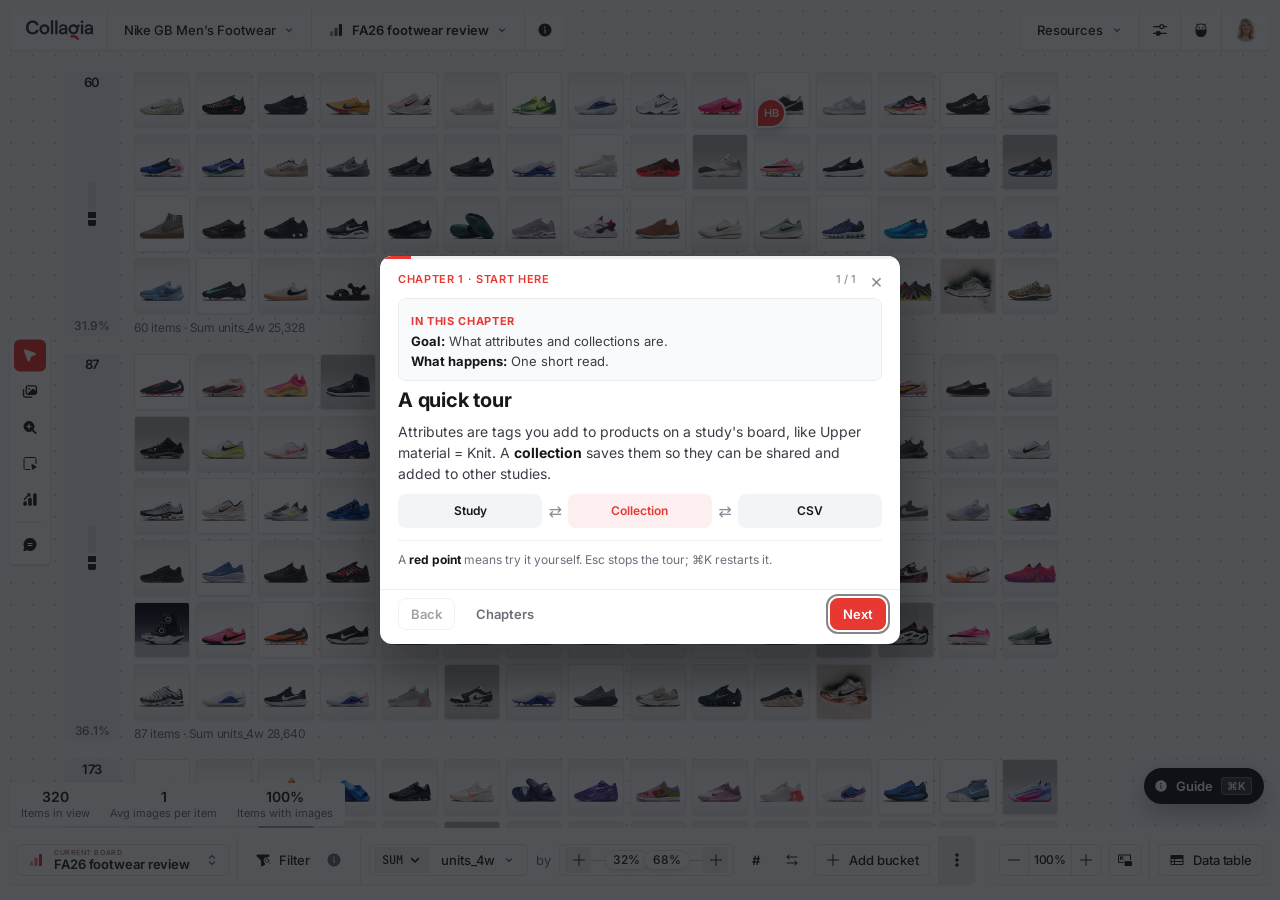
==== commit 00b4e3cd: "Board matches the Nov 2 Figma updates: board-type and tool rail icons from the Figma Matrix and tool" ====
--- a/index.html
+++ b/index.html
@@ -12,10 +12,10 @@
   <link rel="preconnect" href="https://fonts.googleapis.com">
   <link rel="preconnect" href="https://fonts.gstatic.com" crossorigin>
   <link href="https://fonts.googleapis.com/css2?family=Inter:wght@400;500;600;700&family=JetBrains+Mono:wght@400&display=swap" rel="stylesheet">
-  <link rel="stylesheet" href="oct17/base.css?v=1792663000">
-  <link rel="stylesheet" href="oct17/app.css?v=1792663000">
-  <link rel="stylesheet" href="oct17/v2.css?v=1792663000">
-  <link rel="stylesheet" href="tour/tour.css?v=1792663000">
+  <link rel="stylesheet" href="oct17/base.css?v=1793610000">
+  <link rel="stylesheet" href="oct17/app.css?v=1793610000">
+  <link rel="stylesheet" href="oct17/v2.css?v=1793610000">
+  <link rel="stylesheet" href="tour/tour.css?v=1793610000">
 </head>
 <body>
   <svg width="0" height="0" style="position:absolute" aria-hidden="true">
@@ -88,20 +88,20 @@
   <div id="o-guide"></div>
   <div class="toast" id="toast" role="status" hidden></div>
 
-  <script src="oct17/core.js?v=1792663000"></script>
-  <script src="oct17/icons.js?v=1792663000"></script>
-  <script src="oct17/icons2.js?v=1792663000"></script>
-  <script src="assets/nike/catalog.js?v=1792663000"></script>
-  <script src="oct17/data.js?v=1792663000"></script>
-  <script src="oct17/home.js?v=1792663000"></script>
-  <script src="oct17/card.js?v=1792663000"></script>
-  <script src="oct17/create.js?v=1792663000"></script>
-  <script src="oct17/study.js?v=1792663000"></script>
-  <script src="oct17/compare.js?v=1792663000"></script>
-  <script src="oct17/access.js?v=1792663000"></script>
-  <script src="oct17/board.js?v=1792663000"></script>
-  <script src="oct17/settings.js?v=1792663000"></script>
-  <script src="tour/tour.js?v=1792663000"></script>
+  <script src="oct17/core.js?v=1793610000"></script>
+  <script src="oct17/icons.js?v=1793610000"></script>
+  <script src="oct17/icons2.js?v=1793610000"></script>
+  <script src="assets/nike/catalog.js?v=1793610000"></script>
+  <script src="oct17/data.js?v=1793610000"></script>
+  <script src="oct17/home.js?v=1793610000"></script>
+  <script src="oct17/card.js?v=1793610000"></script>
+  <script src="oct17/create.js?v=1793610000"></script>
+  <script src="oct17/study.js?v=1793610000"></script>
+  <script src="oct17/compare.js?v=1793610000"></script>
+  <script src="oct17/access.js?v=1793610000"></script>
+  <script src="oct17/board.js?v=1793610000"></script>
+  <script src="oct17/settings.js?v=1793610000"></script>
+  <script src="tour/tour.js?v=1793610000"></script>
   <script>
     // Load the Nike catalogue (assets/nike/catalog.json), then open a step from the URL (#board, #card, #study/preview …) or the board
     loadCatalog().then(() => {
--- a/oct17/v2.css
+++ b/oct17/v2.css
@@ -1545,3 +1545,14 @@
 .bx-ph svg.ti { width: 16px; height: 16px; }
 /* Value tag on a zoomed-in tile: white with dark text, a hairline so it still reads on white photos */
 .bx-tag { background: #fff; color: var(--text); font: 500 var(--fs-12)/1.4 Inter, sans-serif; letter-spacing: 0; padding: 1px 6px; box-shadow: -1px 1px 0 #E4E4E4, 0 1px 2px rgba(0,0,0,.08); }
+/* Current board (Figma Board bar button 11): white with a hairline, grey caption, the study's name, the board-type icon in the accent */
+.bx-nav .bx-bb.cur, .bx-show .bx-bb.cur { border: 1px solid #E4E4E4; background: #fff; }
+.bx-nav .bx-cur > span { color: #232121; }
+.bx-nav .bx-cur small { color: #6E6D7A; }
+.bx-nav .bx-bb.cur > svg.i:last-child { color: #6E6D7A; }
+.bx-nav .bx-cur > svg.i { width: 16px; height: 16px; color: var(--accent); }
+/* Bottom bar sits on a white band, so tiles never show between or under the bars */
+.bx-show::before { content: ""; position: absolute; left: -10px; right: -10px; top: -8px; bottom: -22px; background: #fff; z-index: -1; }
+/* Freeform: unframed products lie loose on the board */
+.bx-scatter { position: relative; }
+.bx-scat { position: absolute; }
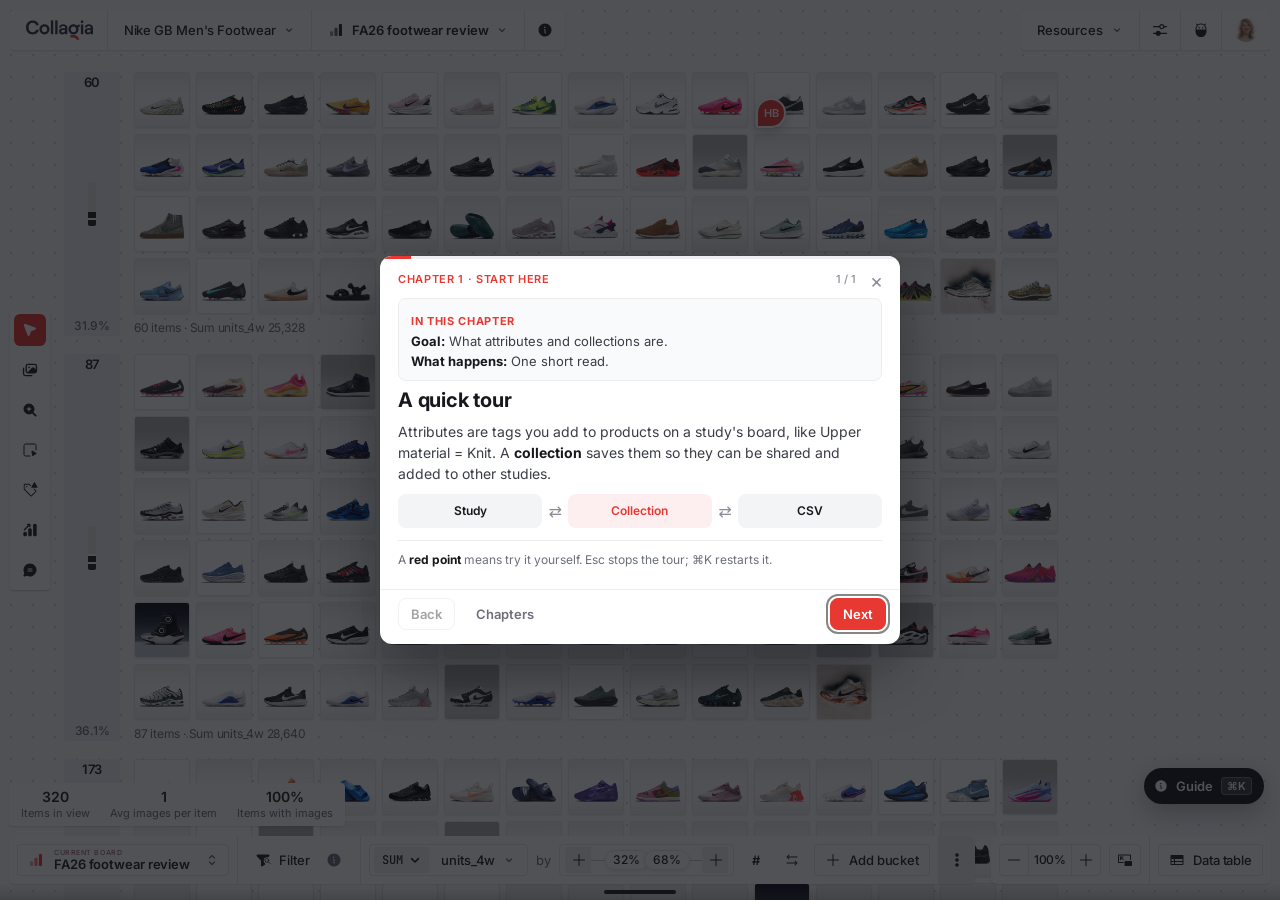
==== commit 3205c257: "Board bottom and rail follow Figma: a 16px fading strip with a handle (opens the data table) replace" ====
--- a/index.html
+++ b/index.html
@@ -12,10 +12,10 @@
   <link rel="preconnect" href="https://fonts.googleapis.com">
   <link rel="preconnect" href="https://fonts.gstatic.com" crossorigin>
   <link href="https://fonts.googleapis.com/css2?family=Inter:wght@400;500;600;700&family=JetBrains+Mono:wght@400&display=swap" rel="stylesheet">
-  <link rel="stylesheet" href="oct17/base.css?v=1793610000">
-  <link rel="stylesheet" href="oct17/app.css?v=1793610000">
-  <link rel="stylesheet" href="oct17/v2.css?v=1793610000">
-  <link rel="stylesheet" href="tour/tour.css?v=1793610000">
+  <link rel="stylesheet" href="oct17/base.css?v=1793612000">
+  <link rel="stylesheet" href="oct17/app.css?v=1793612000">
+  <link rel="stylesheet" href="oct17/v2.css?v=1793612000">
+  <link rel="stylesheet" href="tour/tour.css?v=1793612000">
 </head>
 <body>
   <svg width="0" height="0" style="position:absolute" aria-hidden="true">
@@ -88,20 +88,20 @@
   <div id="o-guide"></div>
   <div class="toast" id="toast" role="status" hidden></div>
 
-  <script src="oct17/core.js?v=1793610000"></script>
-  <script src="oct17/icons.js?v=1793610000"></script>
-  <script src="oct17/icons2.js?v=1793610000"></script>
-  <script src="assets/nike/catalog.js?v=1793610000"></script>
-  <script src="oct17/data.js?v=1793610000"></script>
-  <script src="oct17/home.js?v=1793610000"></script>
-  <script src="oct17/card.js?v=1793610000"></script>
-  <script src="oct17/create.js?v=1793610000"></script>
-  <script src="oct17/study.js?v=1793610000"></script>
-  <script src="oct17/compare.js?v=1793610000"></script>
-  <script src="oct17/access.js?v=1793610000"></script>
-  <script src="oct17/board.js?v=1793610000"></script>
-  <script src="oct17/settings.js?v=1793610000"></script>
-  <script src="tour/tour.js?v=1793610000"></script>
+  <script src="oct17/core.js?v=1793612000"></script>
+  <script src="oct17/icons.js?v=1793612000"></script>
+  <script src="oct17/icons2.js?v=1793612000"></script>
+  <script src="assets/nike/catalog.js?v=1793612000"></script>
+  <script src="oct17/data.js?v=1793612000"></script>
+  <script src="oct17/home.js?v=1793612000"></script>
+  <script src="oct17/card.js?v=1793612000"></script>
+  <script src="oct17/create.js?v=1793612000"></script>
+  <script src="oct17/study.js?v=1793612000"></script>
+  <script src="oct17/compare.js?v=1793612000"></script>
+  <script src="oct17/access.js?v=1793612000"></script>
+  <script src="oct17/board.js?v=1793612000"></script>
+  <script src="oct17/settings.js?v=1793612000"></script>
+  <script src="tour/tour.js?v=1793612000"></script>
   <script>
     // Load the Nike catalogue (assets/nike/catalog.json), then open a step from the URL (#board, #card, #study/preview …) or the board
     loadCatalog().then(() => {
--- a/oct17/v2.css
+++ b/oct17/v2.css
@@ -1551,8 +1551,22 @@
 .bx-nav .bx-cur small { color: #6E6D7A; }
 .bx-nav .bx-bb.cur > svg.i:last-child { color: #6E6D7A; }
 .bx-nav .bx-cur > svg.i { width: 16px; height: 16px; color: var(--accent); }
-/* Bottom bar sits on a white band, so tiles never show between or under the bars */
-.bx-show::before { content: ""; position: absolute; left: -10px; right: -10px; top: -8px; bottom: -22px; background: #fff; z-index: -1; }
+/* Under the bottom bar (Figma 4781:18124): a 16px strip fading to 20% dark, with a handle that opens the data table */
+.bx-drawer { position: absolute; left: 0; right: 0; bottom: 0; height: 16px; z-index: 5; background: linear-gradient(to bottom, rgba(30,30,30,0), rgba(30,30,30,.2)); display: flex; justify-content: center; }
+.bx-handle { width: 72px; height: 4px; margin-top: 6px; padding: 0; border: 0; border-radius: 72px; background: #232121; cursor: pointer; }
+.bx-handle::after { content: ""; position: absolute; inset: -6px -12px; }
+.bx-handle { position: relative; }
+/* Freeform bar chips (Figma Frame 25/31/32/33/30): white, hairline, icon + label, hugging their text */
+.bx-nav .bx-achip { height: 34px; padding: 0 10px; gap: 10px; border: 1px solid #E4E4E4; border-radius: 4px; background: #fff; font: 400 var(--fs-13)/1 Inter, sans-serif; color: #232121; white-space: nowrap; }
+.bx-nav .bx-achip svg.i { width: 16px; height: 16px; color: #232121; }
+.bx-nav .bx-achip.on { border-color: var(--accent); }
+.bx-nav .bx-achip em { font-style: normal; font-size: var(--fs-11); color: #fff; background: var(--accent); border-radius: 999px; padding: 1px 6px; }
+.bx-nav .bx-sec.grow:has(.bx-achip) { gap: 8px; }
+/* Frame headers hug their text: attribute, value and count stay on one line */
+.bx-fh { width: max-content; }
+.bx-fh code, .bx-fh .bx-fv { white-space: nowrap; }
 /* Freeform: unframed products lie loose on the board */
 .bx-scatter { position: relative; }
 .bx-scat { position: absolute; }
+/* Tool rail spacing per Figma 4781:17559: 32px buttons, 8px apart, 4px inset */
+.bx-tools { gap: 8px; padding: 4px; }
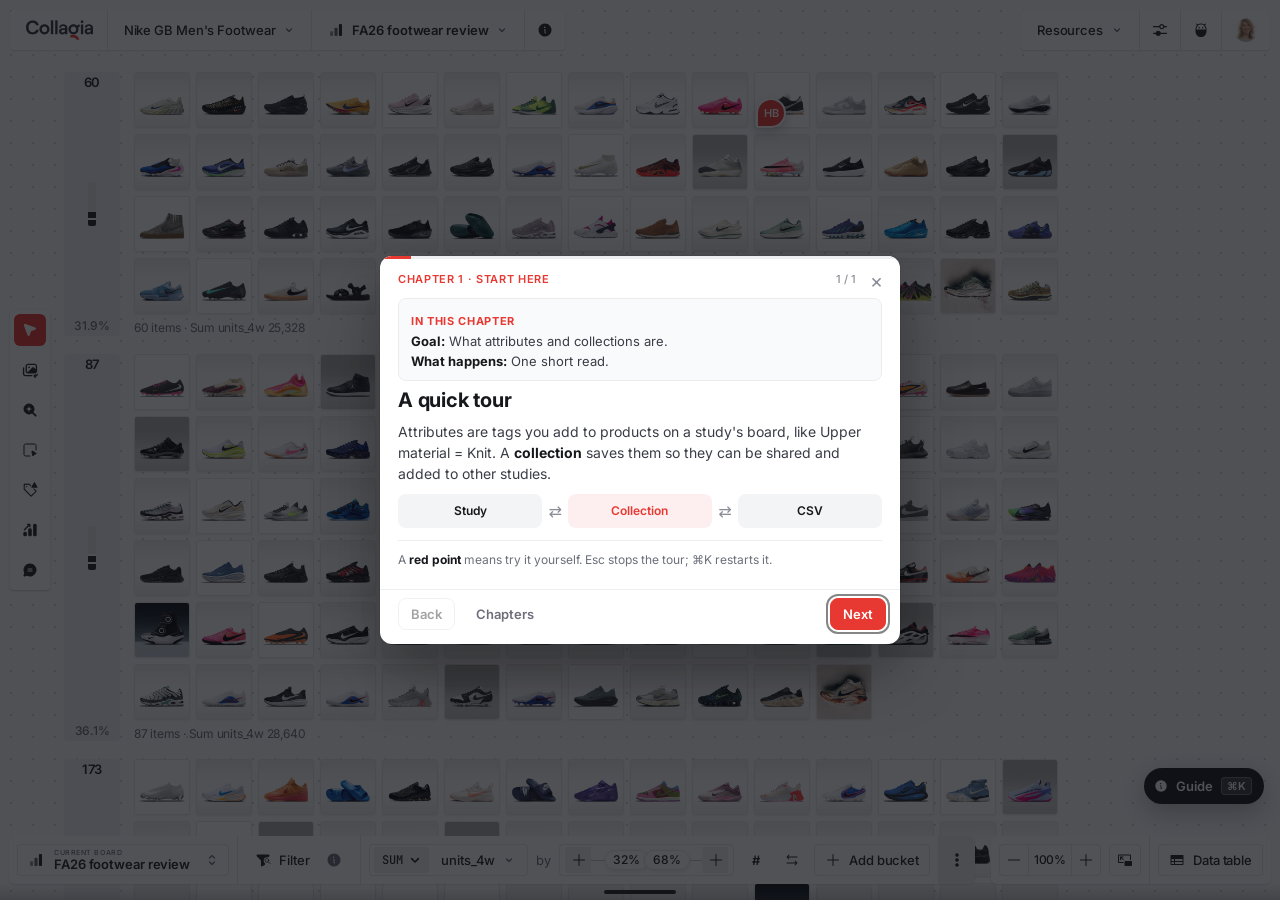
==== commit 6f3d0e4f: "Board: icons are library black unless selected (Current board, rail hover, table and tree icons); th" ====
--- a/index.html
+++ b/index.html
@@ -12,10 +12,10 @@
   <link rel="preconnect" href="https://fonts.googleapis.com">
   <link rel="preconnect" href="https://fonts.gstatic.com" crossorigin>
   <link href="https://fonts.googleapis.com/css2?family=Inter:wght@400;500;600;700&family=JetBrains+Mono:wght@400&display=swap" rel="stylesheet">
-  <link rel="stylesheet" href="oct17/base.css?v=1793612000">
-  <link rel="stylesheet" href="oct17/app.css?v=1793612000">
-  <link rel="stylesheet" href="oct17/v2.css?v=1793612000">
-  <link rel="stylesheet" href="tour/tour.css?v=1793612000">
+  <link rel="stylesheet" href="oct17/base.css?v=1793613000">
+  <link rel="stylesheet" href="oct17/app.css?v=1793613000">
+  <link rel="stylesheet" href="oct17/v2.css?v=1793613000">
+  <link rel="stylesheet" href="tour/tour.css?v=1793613000">
 </head>
 <body>
   <svg width="0" height="0" style="position:absolute" aria-hidden="true">
@@ -88,20 +88,20 @@
   <div id="o-guide"></div>
   <div class="toast" id="toast" role="status" hidden></div>
 
-  <script src="oct17/core.js?v=1793612000"></script>
-  <script src="oct17/icons.js?v=1793612000"></script>
-  <script src="oct17/icons2.js?v=1793612000"></script>
-  <script src="assets/nike/catalog.js?v=1793612000"></script>
-  <script src="oct17/data.js?v=1793612000"></script>
-  <script src="oct17/home.js?v=1793612000"></script>
-  <script src="oct17/card.js?v=1793612000"></script>
-  <script src="oct17/create.js?v=1793612000"></script>
-  <script src="oct17/study.js?v=1793612000"></script>
-  <script src="oct17/compare.js?v=1793612000"></script>
-  <script src="oct17/access.js?v=1793612000"></script>
-  <script src="oct17/board.js?v=1793612000"></script>
-  <script src="oct17/settings.js?v=1793612000"></script>
-  <script src="tour/tour.js?v=1793612000"></script>
+  <script src="oct17/core.js?v=1793613000"></script>
+  <script src="oct17/icons.js?v=1793613000"></script>
+  <script src="oct17/icons2.js?v=1793613000"></script>
+  <script src="assets/nike/catalog.js?v=1793613000"></script>
+  <script src="oct17/data.js?v=1793613000"></script>
+  <script src="oct17/home.js?v=1793613000"></script>
+  <script src="oct17/card.js?v=1793613000"></script>
+  <script src="oct17/create.js?v=1793613000"></script>
+  <script src="oct17/study.js?v=1793613000"></script>
+  <script src="oct17/compare.js?v=1793613000"></script>
+  <script src="oct17/access.js?v=1793613000"></script>
+  <script src="oct17/board.js?v=1793613000"></script>
+  <script src="oct17/settings.js?v=1793613000"></script>
+  <script src="tour/tour.js?v=1793613000"></script>
   <script>
     // Load the Nike catalogue (assets/nike/catalog.json), then open a step from the URL (#board, #card, #study/preview …) or the board
     loadCatalog().then(() => {
--- a/oct17/v2.css
+++ b/oct17/v2.css
@@ -1570,3 +1570,19 @@
 .bx-scat { position: absolute; }
 /* Tool rail spacing per Figma 4781:17559: 32px buttons, 8px apart, 4px inset */
 .bx-tools { gap: 8px; padding: 4px; }
+/* Icons are the library black (#232121) by default; red only marks what is selected or open */
+.bx-nav .bx-cur > svg.i, .bx-show .bx-cur > svg.i { color: #232121; }
+.bx-nav .bx-bb.cur.open .bx-cur > svg.i { color: var(--accent); }
+.bx-tools button:not(.on):hover { background: #F1F1F1; color: #232121; }
+.bx-tools button:not(.on):hover svg.ti { color: #232121; }
+.o-tname svg.i, .bx-table th svg.i, .bx-peekb dt svg.i, .cattr svg.i, .cpx-menu button.cpx-opt > svg.i { color: #232121; }
+.o-tname[aria-checked="true"] svg.i { color: var(--accent); }
+/* Value dropdown in the input popover: readable text */
+.bx-ip-dh { font: 500 var(--fs-11)/normal Inter, sans-serif; }
+.bx-ip-dd button { font: 400 var(--fs-13)/normal Inter, sans-serif; letter-spacing: 0; padding: 7px 8px; }
+.bx-ip-dd small { font: 400 var(--fs-12)/normal Inter, sans-serif; }
+.bx-ip-new, .bx-ip-empty { font-size: var(--fs-13); }
+/* The board stats card is gone; the corner only shows selection or highlight counts when there are some */
+.bx-stats:empty { display: none; }
+.bx-show .bx-bb.cur .bx-cur small { color: #6E6D7A; }
+.bx-show .bx-bb.cur .bx-cur > span { color: #232121; }
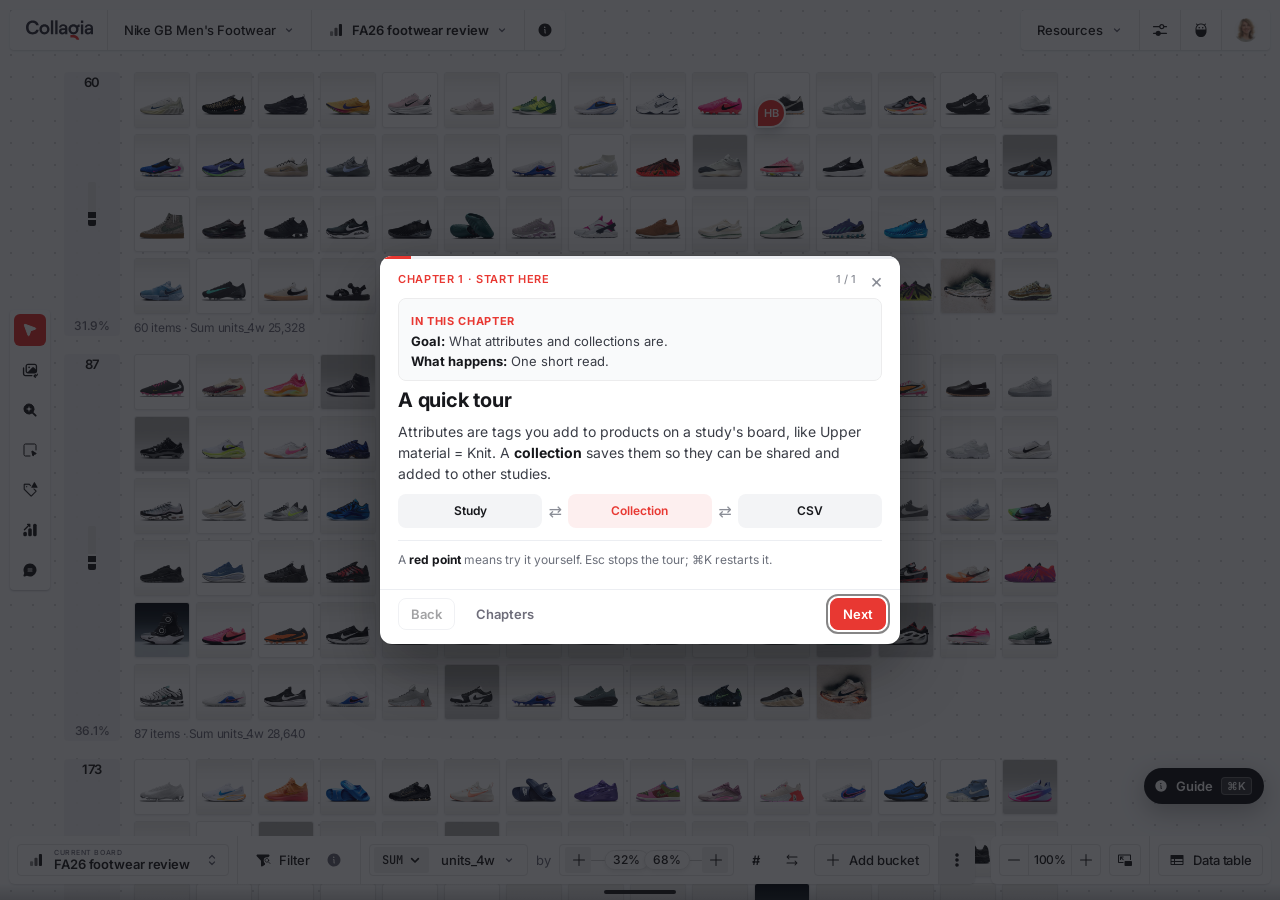
==== commit 7843ed70: "Import product lists spaced as in Figma 4776:29689 (two columns 24px apart, 9/15/12/40 inset, 28px t" ====
--- a/index.html
+++ b/index.html
@@ -12,10 +12,10 @@
   <link rel="preconnect" href="https://fonts.googleapis.com">
   <link rel="preconnect" href="https://fonts.gstatic.com" crossorigin>
   <link href="https://fonts.googleapis.com/css2?family=Inter:wght@400;500;600;700&family=JetBrains+Mono:wght@400&display=swap" rel="stylesheet">
-  <link rel="stylesheet" href="oct17/base.css?v=1793613000">
-  <link rel="stylesheet" href="oct17/app.css?v=1793613000">
-  <link rel="stylesheet" href="oct17/v2.css?v=1793613000">
-  <link rel="stylesheet" href="tour/tour.css?v=1793613000">
+  <link rel="stylesheet" href="oct17/base.css?v=1793614000">
+  <link rel="stylesheet" href="oct17/app.css?v=1793614000">
+  <link rel="stylesheet" href="oct17/v2.css?v=1793614000">
+  <link rel="stylesheet" href="tour/tour.css?v=1793614000">
 </head>
 <body>
   <svg width="0" height="0" style="position:absolute" aria-hidden="true">
@@ -88,20 +88,20 @@
   <div id="o-guide"></div>
   <div class="toast" id="toast" role="status" hidden></div>
 
-  <script src="oct17/core.js?v=1793613000"></script>
-  <script src="oct17/icons.js?v=1793613000"></script>
-  <script src="oct17/icons2.js?v=1793613000"></script>
-  <script src="assets/nike/catalog.js?v=1793613000"></script>
-  <script src="oct17/data.js?v=1793613000"></script>
-  <script src="oct17/home.js?v=1793613000"></script>
-  <script src="oct17/card.js?v=1793613000"></script>
-  <script src="oct17/create.js?v=1793613000"></script>
-  <script src="oct17/study.js?v=1793613000"></script>
-  <script src="oct17/compare.js?v=1793613000"></script>
-  <script src="oct17/access.js?v=1793613000"></script>
-  <script src="oct17/board.js?v=1793613000"></script>
-  <script src="oct17/settings.js?v=1793613000"></script>
-  <script src="tour/tour.js?v=1793613000"></script>
+  <script src="oct17/core.js?v=1793614000"></script>
+  <script src="oct17/icons.js?v=1793614000"></script>
+  <script src="oct17/icons2.js?v=1793614000"></script>
+  <script src="assets/nike/catalog.js?v=1793614000"></script>
+  <script src="oct17/data.js?v=1793614000"></script>
+  <script src="oct17/home.js?v=1793614000"></script>
+  <script src="oct17/card.js?v=1793614000"></script>
+  <script src="oct17/create.js?v=1793614000"></script>
+  <script src="oct17/study.js?v=1793614000"></script>
+  <script src="oct17/compare.js?v=1793614000"></script>
+  <script src="oct17/access.js?v=1793614000"></script>
+  <script src="oct17/board.js?v=1793614000"></script>
+  <script src="oct17/settings.js?v=1793614000"></script>
+  <script src="tour/tour.js?v=1793614000"></script>
   <script>
     // Load the Nike catalogue (assets/nike/catalog.json), then open a step from the URL (#board, #card, #study/preview …) or the board
     loadCatalog().then(() => {
--- a/oct17/v2.css
+++ b/oct17/v2.css
@@ -1586,3 +1586,19 @@
 .bx-stats:empty { display: none; }
 .bx-show .bx-bb.cur .bx-cur small { color: #6E6D7A; }
 .bx-show .bx-bb.cur .bx-cur > span { color: #232121; }
+/* Input popover: bigger field text; options are names only (no "In this study" header, no counts) */
+.bx-ip-f input { height: 32px; font: 400 var(--fs-13)/normal Inter, sans-serif; letter-spacing: 0; }
+/* New collection: value pills read at body size */
+.cr-vals { gap: 6px; }
+.cr-val { height: 26px; padding: 0 10px; gap: 5px; border-radius: 13px; font: 500 var(--fs-13)/1 Inter, sans-serif; }
+.cr-val em { font-size: var(--fs-12); }
+/* Import: products inside an opened line follow Figma 4776:29689 (Ps / Prod): two columns 24px apart, inset 9/15/12/40,
+   28px thumbs, name and code on one line, the before → after compact on the right, "also changes" under the thumb */
+.cpx-ps { grid-template-columns: repeat(auto-fill, minmax(380px, 1fr)); gap: 0 24px; padding: 9px 15px 12px 40px; }
+.cpx-prod { grid-template-columns: 28px minmax(0, 1fr) auto; column-gap: 8px; row-gap: 6px; padding: 4px 0; align-items: center; }
+.cpx-prod-t b { font: 500 var(--fs-12)/16px Inter, sans-serif; }
+.cpx-prod-t .o-id { font-size: var(--fs-11); }
+.cpx-mini { font: 400 var(--fs-12)/16px Inter, sans-serif; }
+.cpx-mini .none.rm, .cpx-ps .cpx-mini .none.rm { height: 20px; padding: 0 6px; font-size: var(--fs-12); }
+.cpx-also { grid-column: 1 / -1; margin: 0; font: 400 var(--fs-11)/14px Inter, sans-serif; color: var(--muted); }
+.cpx-also { line-height: 20px; }
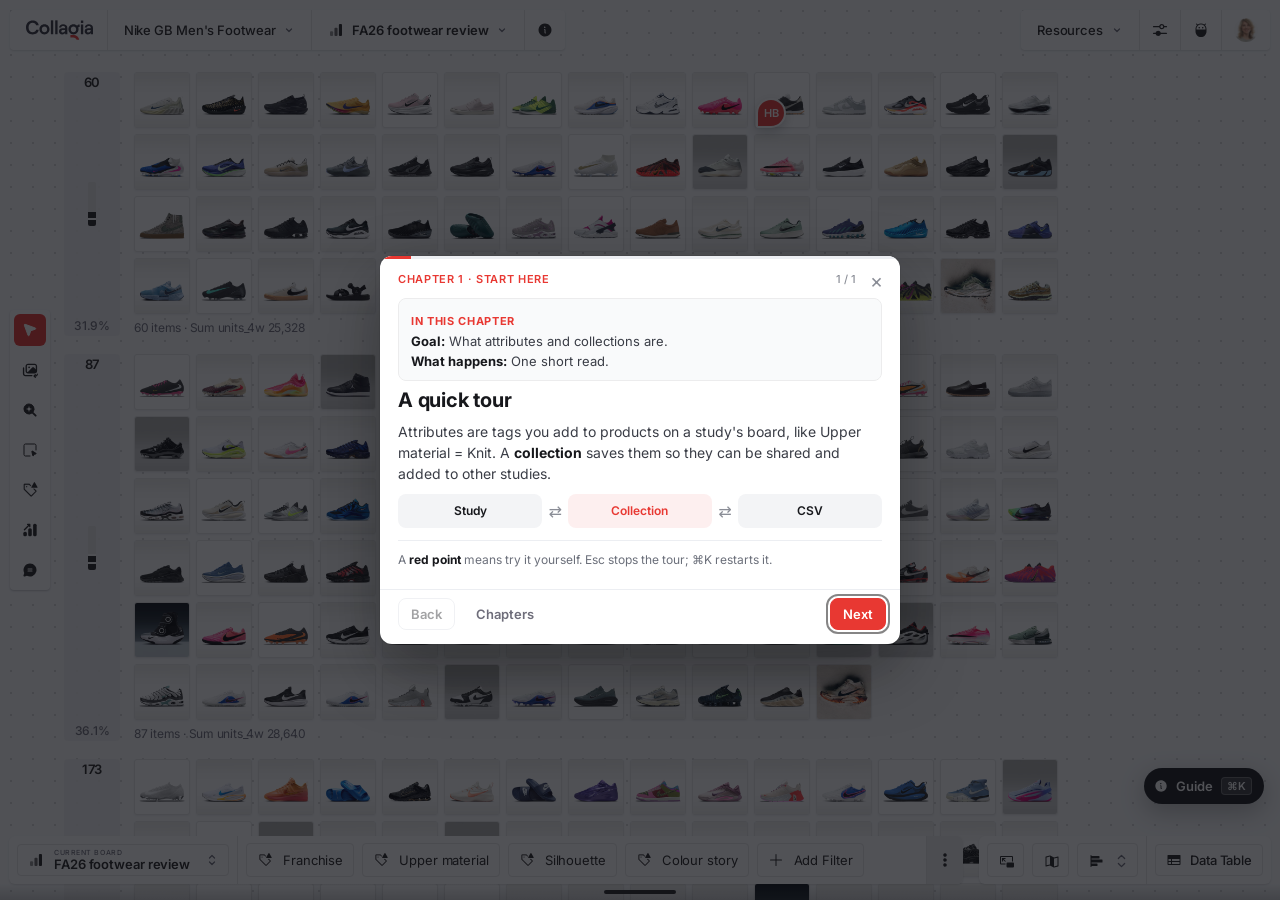
==== commit 8c60d8a0: "Bottom bar matches the Figma board screens on every board: Current board · attribute chips · Add Fil" ====
--- a/index.html
+++ b/index.html
@@ -12,10 +12,10 @@
   <link rel="preconnect" href="https://fonts.googleapis.com">
   <link rel="preconnect" href="https://fonts.gstatic.com" crossorigin>
   <link href="https://fonts.googleapis.com/css2?family=Inter:wght@400;500;600;700&family=JetBrains+Mono:wght@400&display=swap" rel="stylesheet">
-  <link rel="stylesheet" href="oct17/base.css?v=1793614000">
-  <link rel="stylesheet" href="oct17/app.css?v=1793614000">
-  <link rel="stylesheet" href="oct17/v2.css?v=1793614000">
-  <link rel="stylesheet" href="tour/tour.css?v=1793614000">
+  <link rel="stylesheet" href="oct17/base.css?v=1793615000">
+  <link rel="stylesheet" href="oct17/app.css?v=1793615000">
+  <link rel="stylesheet" href="oct17/v2.css?v=1793615000">
+  <link rel="stylesheet" href="tour/tour.css?v=1793615000">
 </head>
 <body>
   <svg width="0" height="0" style="position:absolute" aria-hidden="true">
@@ -88,20 +88,20 @@
   <div id="o-guide"></div>
   <div class="toast" id="toast" role="status" hidden></div>
 
-  <script src="oct17/core.js?v=1793614000"></script>
-  <script src="oct17/icons.js?v=1793614000"></script>
-  <script src="oct17/icons2.js?v=1793614000"></script>
-  <script src="assets/nike/catalog.js?v=1793614000"></script>
-  <script src="oct17/data.js?v=1793614000"></script>
-  <script src="oct17/home.js?v=1793614000"></script>
-  <script src="oct17/card.js?v=1793614000"></script>
-  <script src="oct17/create.js?v=1793614000"></script>
-  <script src="oct17/study.js?v=1793614000"></script>
-  <script src="oct17/compare.js?v=1793614000"></script>
-  <script src="oct17/access.js?v=1793614000"></script>
-  <script src="oct17/board.js?v=1793614000"></script>
-  <script src="oct17/settings.js?v=1793614000"></script>
-  <script src="tour/tour.js?v=1793614000"></script>
+  <script src="oct17/core.js?v=1793615000"></script>
+  <script src="oct17/icons.js?v=1793615000"></script>
+  <script src="oct17/icons2.js?v=1793615000"></script>
+  <script src="assets/nike/catalog.js?v=1793615000"></script>
+  <script src="oct17/data.js?v=1793615000"></script>
+  <script src="oct17/home.js?v=1793615000"></script>
+  <script src="oct17/card.js?v=1793615000"></script>
+  <script src="oct17/create.js?v=1793615000"></script>
+  <script src="oct17/study.js?v=1793615000"></script>
+  <script src="oct17/compare.js?v=1793615000"></script>
+  <script src="oct17/access.js?v=1793615000"></script>
+  <script src="oct17/board.js?v=1793615000"></script>
+  <script src="oct17/settings.js?v=1793615000"></script>
+  <script src="tour/tour.js?v=1793615000"></script>
   <script>
     // Load the Nike catalogue (assets/nike/catalog.json), then open a step from the URL (#board, #card, #study/preview …) or the board
     loadCatalog().then(() => {
--- a/oct17/v2.css
+++ b/oct17/v2.css
@@ -1602,3 +1602,16 @@
 .cpx-mini .none.rm, .cpx-ps .cpx-mini .none.rm { height: 20px; padding: 0 6px; font-size: var(--fs-12); }
 .cpx-also { grid-column: 1 / -1; margin: 0; font: 400 var(--fs-11)/14px Inter, sans-serif; color: var(--muted); }
 .cpx-also { line-height: 20px; }
+/* Right-hand bottom buttons (Figma Bottom Right Nav): 37×34 and 61×34, hairline border, 8px apart */
+.bx-nav .bx-rbtns { gap: 8px; padding: 0 8px; }
+.bx-fb { width: 37px; height: 34px; padding: 0; display: grid; place-items: center; border: 1px solid #E4E4E4; border-radius: 4px; background: #fff; cursor: pointer; }
+.bx-fb.wide { width: 61px; }
+.bx-fb svg { display: block; }
+.bx-fb:hover { background: #F1F1F1; }
+.bx-fb.on { border-color: var(--accent); }
+/* Board settings: the board-type controls (grouping, metric, buckets, rank) open above the bar from the sort button */
+.bx-setpanel { position: absolute; right: 150px; bottom: 82px; z-index: 9; display: grid; gap: 8px; max-width: min(820px, calc(100% - 180px)); padding: 10px 12px 12px; background: #fff; border-radius: 6px; box-shadow: 0 1px 2px rgba(0,0,0,.12), 0 8px 24px rgba(0,0,0,.12); pointer-events: auto; }
+.bx-sph { display: flex; align-items: center; gap: 8px; font: 600 var(--fs-13)/1.2 Inter, sans-serif; }
+.bx-sph .sp { flex: 1; }
+.bx-spb { display: flex; flex-wrap: wrap; align-items: center; gap: 8px; }
+.bx-spb .bx-bb { height: 32px; }
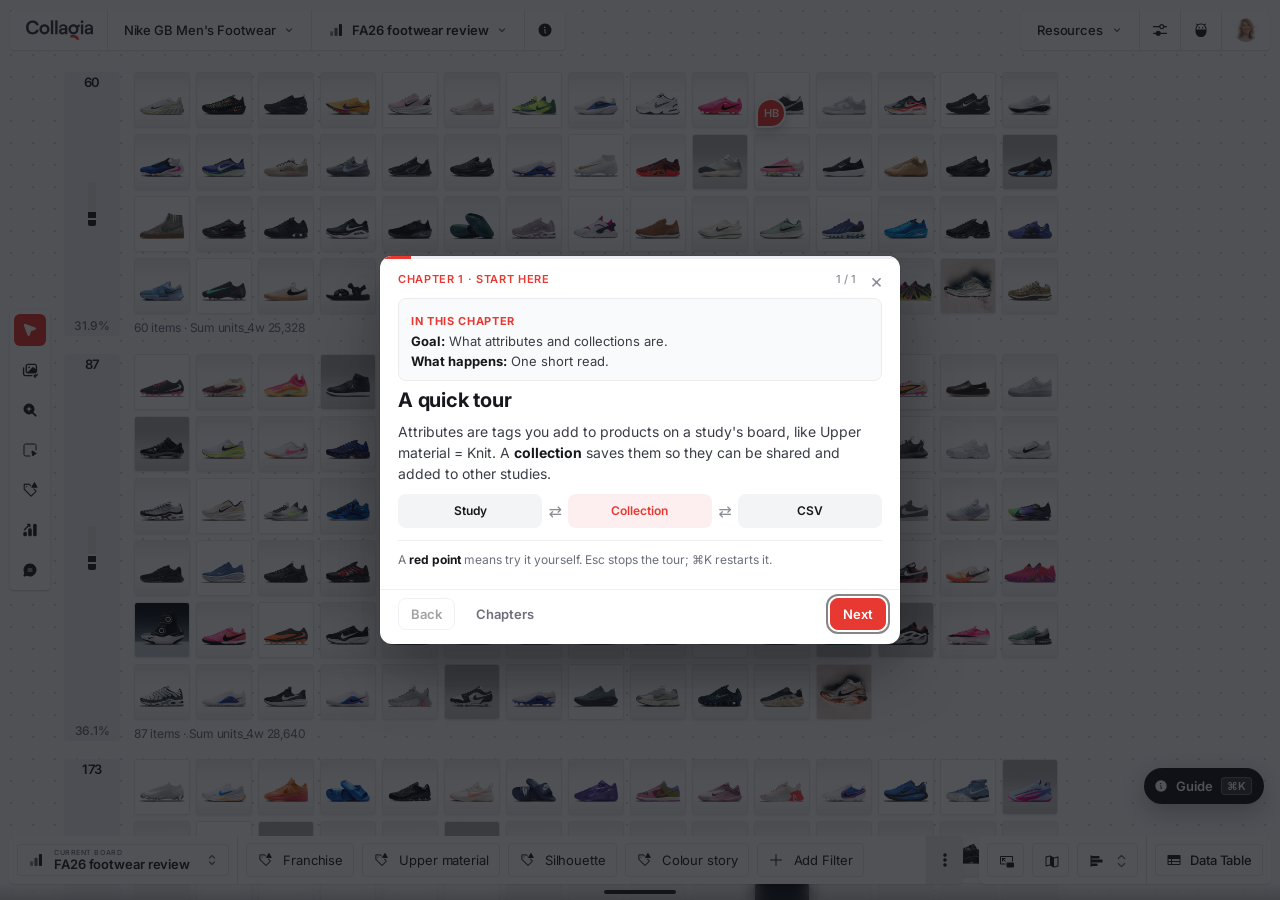
==== commit 72a2781d: "Bottom nav: the fading strip under the bar blurs what sits behind it (background blur 8, as in Figma" ====
--- a/index.html
+++ b/index.html
@@ -12,10 +12,10 @@
   <link rel="preconnect" href="https://fonts.googleapis.com">
   <link rel="preconnect" href="https://fonts.gstatic.com" crossorigin>
   <link href="https://fonts.googleapis.com/css2?family=Inter:wght@400;500;600;700&family=JetBrains+Mono:wght@400&display=swap" rel="stylesheet">
-  <link rel="stylesheet" href="oct17/base.css?v=1793615000">
-  <link rel="stylesheet" href="oct17/app.css?v=1793615000">
-  <link rel="stylesheet" href="oct17/v2.css?v=1793615000">
-  <link rel="stylesheet" href="tour/tour.css?v=1793615000">
+  <link rel="stylesheet" href="oct17/base.css?v=1793616000">
+  <link rel="stylesheet" href="oct17/app.css?v=1793616000">
+  <link rel="stylesheet" href="oct17/v2.css?v=1793616000">
+  <link rel="stylesheet" href="tour/tour.css?v=1793616000">
 </head>
 <body>
   <svg width="0" height="0" style="position:absolute" aria-hidden="true">
@@ -88,20 +88,20 @@
   <div id="o-guide"></div>
   <div class="toast" id="toast" role="status" hidden></div>
 
-  <script src="oct17/core.js?v=1793615000"></script>
-  <script src="oct17/icons.js?v=1793615000"></script>
-  <script src="oct17/icons2.js?v=1793615000"></script>
-  <script src="assets/nike/catalog.js?v=1793615000"></script>
-  <script src="oct17/data.js?v=1793615000"></script>
-  <script src="oct17/home.js?v=1793615000"></script>
-  <script src="oct17/card.js?v=1793615000"></script>
-  <script src="oct17/create.js?v=1793615000"></script>
-  <script src="oct17/study.js?v=1793615000"></script>
-  <script src="oct17/compare.js?v=1793615000"></script>
-  <script src="oct17/access.js?v=1793615000"></script>
-  <script src="oct17/board.js?v=1793615000"></script>
-  <script src="oct17/settings.js?v=1793615000"></script>
-  <script src="tour/tour.js?v=1793615000"></script>
+  <script src="oct17/core.js?v=1793616000"></script>
+  <script src="oct17/icons.js?v=1793616000"></script>
+  <script src="oct17/icons2.js?v=1793616000"></script>
+  <script src="assets/nike/catalog.js?v=1793616000"></script>
+  <script src="oct17/data.js?v=1793616000"></script>
+  <script src="oct17/home.js?v=1793616000"></script>
+  <script src="oct17/card.js?v=1793616000"></script>
+  <script src="oct17/create.js?v=1793616000"></script>
+  <script src="oct17/study.js?v=1793616000"></script>
+  <script src="oct17/compare.js?v=1793616000"></script>
+  <script src="oct17/access.js?v=1793616000"></script>
+  <script src="oct17/board.js?v=1793616000"></script>
+  <script src="oct17/settings.js?v=1793616000"></script>
+  <script src="tour/tour.js?v=1793616000"></script>
   <script>
     // Load the Nike catalogue (assets/nike/catalog.json), then open a step from the URL (#board, #card, #study/preview …) or the board
     loadCatalog().then(() => {
--- a/oct17/v2.css
+++ b/oct17/v2.css
@@ -1615,3 +1615,5 @@
 .bx-sph .sp { flex: 1; }
 .bx-spb { display: flex; flex-wrap: wrap; align-items: center; gap: 8px; }
 .bx-spb .bx-bb { height: 32px; }
+/* The fading strip under the bottom bar blurs whatever sits behind it (Figma: background blur 8) */
+.bx-drawer { -webkit-backdrop-filter: blur(8px); backdrop-filter: blur(8px); }
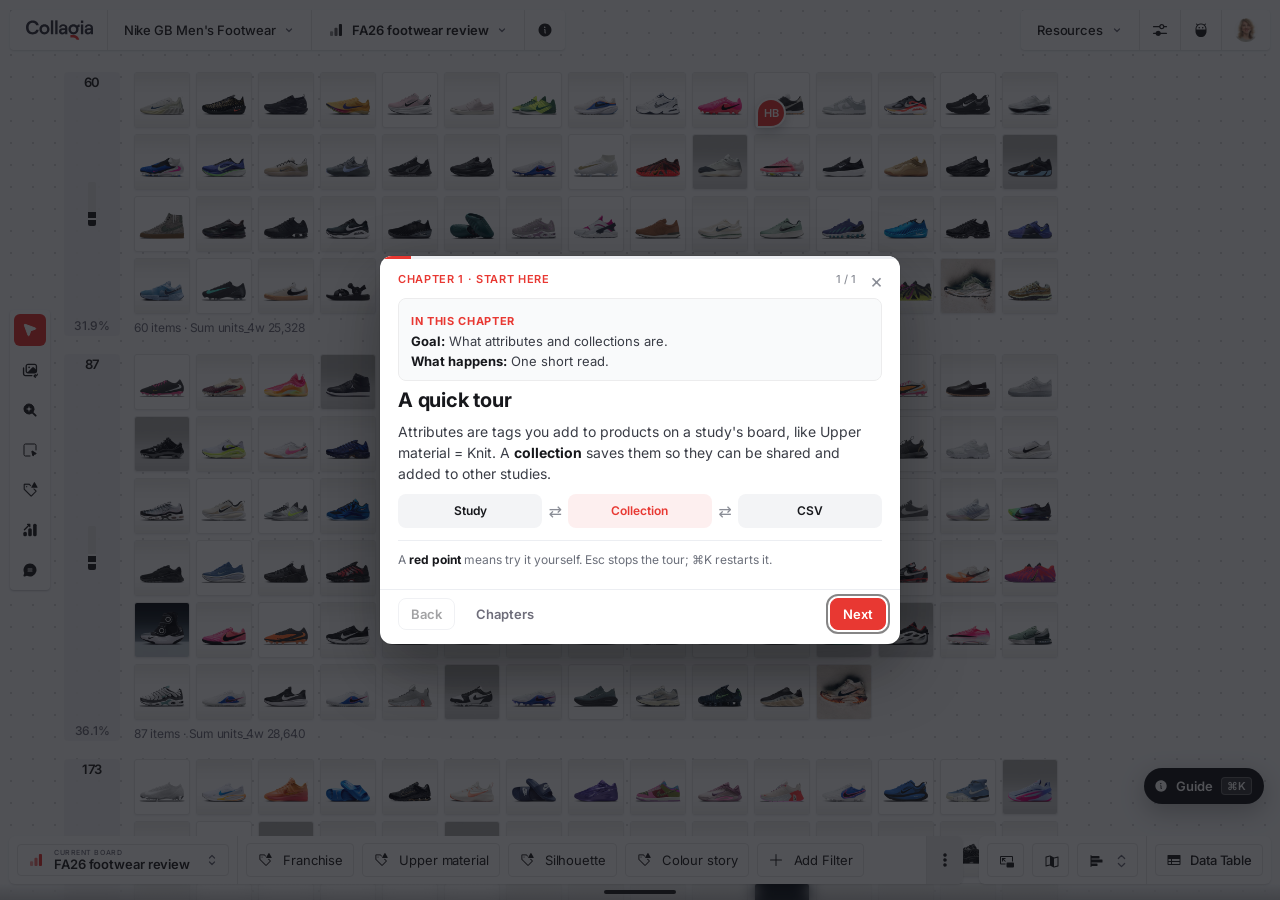
==== commit c227ef78: "Current board: the board-type icon is always the primary red Co-Authored-By: Claude Opus 5.5 <norepl" ====
--- a/index.html
+++ b/index.html
@@ -12,10 +12,10 @@
   <link rel="preconnect" href="https://fonts.googleapis.com">
   <link rel="preconnect" href="https://fonts.gstatic.com" crossorigin>
   <link href="https://fonts.googleapis.com/css2?family=Inter:wght@400;500;600;700&family=JetBrains+Mono:wght@400&display=swap" rel="stylesheet">
-  <link rel="stylesheet" href="oct17/base.css?v=1793616000">
-  <link rel="stylesheet" href="oct17/app.css?v=1793616000">
-  <link rel="stylesheet" href="oct17/v2.css?v=1793616000">
-  <link rel="stylesheet" href="tour/tour.css?v=1793616000">
+  <link rel="stylesheet" href="oct17/base.css?v=1793617000">
+  <link rel="stylesheet" href="oct17/app.css?v=1793617000">
+  <link rel="stylesheet" href="oct17/v2.css?v=1793617000">
+  <link rel="stylesheet" href="tour/tour.css?v=1793617000">
 </head>
 <body>
   <svg width="0" height="0" style="position:absolute" aria-hidden="true">
@@ -88,20 +88,20 @@
   <div id="o-guide"></div>
   <div class="toast" id="toast" role="status" hidden></div>
 
-  <script src="oct17/core.js?v=1793616000"></script>
-  <script src="oct17/icons.js?v=1793616000"></script>
-  <script src="oct17/icons2.js?v=1793616000"></script>
-  <script src="assets/nike/catalog.js?v=1793616000"></script>
-  <script src="oct17/data.js?v=1793616000"></script>
-  <script src="oct17/home.js?v=1793616000"></script>
-  <script src="oct17/card.js?v=1793616000"></script>
-  <script src="oct17/create.js?v=1793616000"></script>
-  <script src="oct17/study.js?v=1793616000"></script>
-  <script src="oct17/compare.js?v=1793616000"></script>
-  <script src="oct17/access.js?v=1793616000"></script>
-  <script src="oct17/board.js?v=1793616000"></script>
-  <script src="oct17/settings.js?v=1793616000"></script>
-  <script src="tour/tour.js?v=1793616000"></script>
+  <script src="oct17/core.js?v=1793617000"></script>
+  <script src="oct17/icons.js?v=1793617000"></script>
+  <script src="oct17/icons2.js?v=1793617000"></script>
+  <script src="assets/nike/catalog.js?v=1793617000"></script>
+  <script src="oct17/data.js?v=1793617000"></script>
+  <script src="oct17/home.js?v=1793617000"></script>
+  <script src="oct17/card.js?v=1793617000"></script>
+  <script src="oct17/create.js?v=1793617000"></script>
+  <script src="oct17/study.js?v=1793617000"></script>
+  <script src="oct17/compare.js?v=1793617000"></script>
+  <script src="oct17/access.js?v=1793617000"></script>
+  <script src="oct17/board.js?v=1793617000"></script>
+  <script src="oct17/settings.js?v=1793617000"></script>
+  <script src="tour/tour.js?v=1793617000"></script>
   <script>
     // Load the Nike catalogue (assets/nike/catalog.json), then open a step from the URL (#board, #card, #study/preview …) or the board
     loadCatalog().then(() => {
--- a/oct17/v2.css
+++ b/oct17/v2.css
@@ -1617,3 +1617,5 @@
 .bx-spb .bx-bb { height: 32px; }
 /* The fading strip under the bottom bar blurs whatever sits behind it (Figma: background blur 8) */
 .bx-drawer { -webkit-backdrop-filter: blur(8px); backdrop-filter: blur(8px); }
+/* Current board: the board-type icon is always the primary red */
+.bx-nav .bx-cur > svg.i, .bx-show .bx-cur > svg.i, .bx-show .bx-bb.cur .bx-cur > svg.i { color: var(--accent); }
